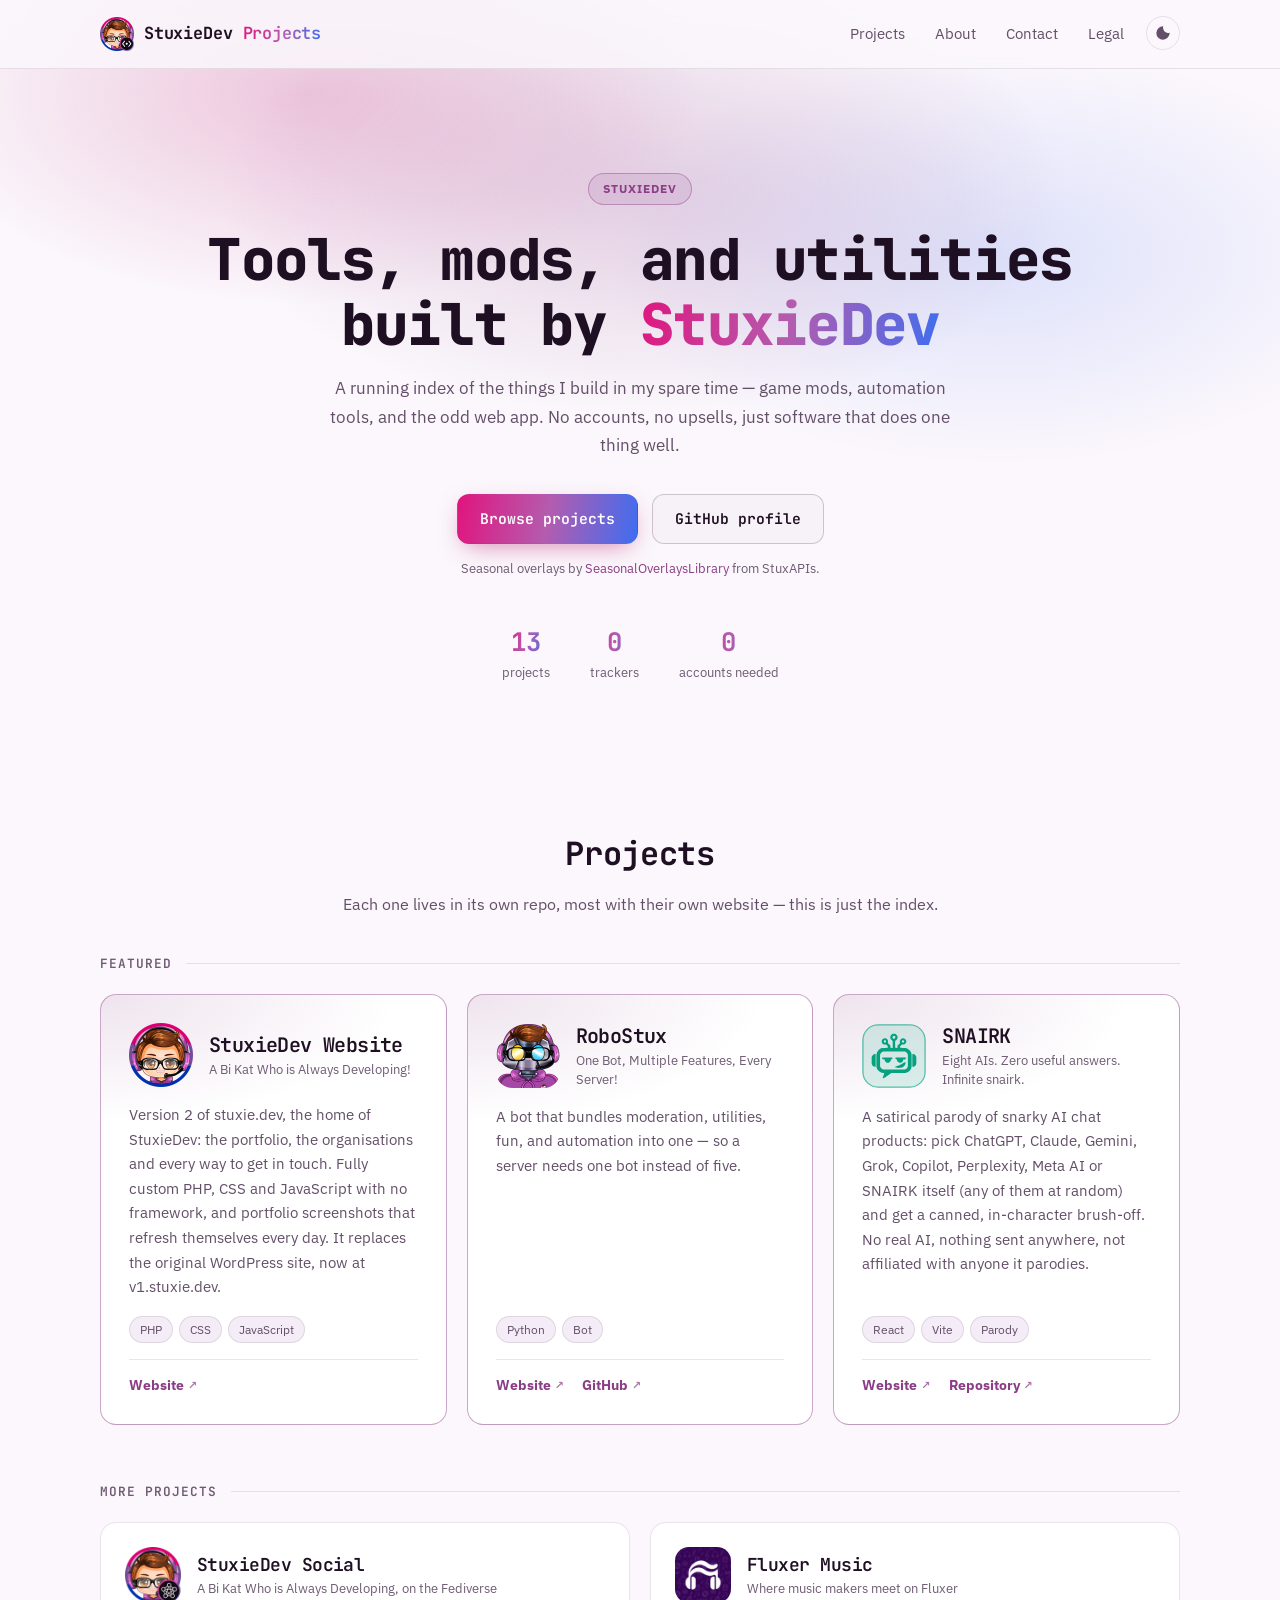
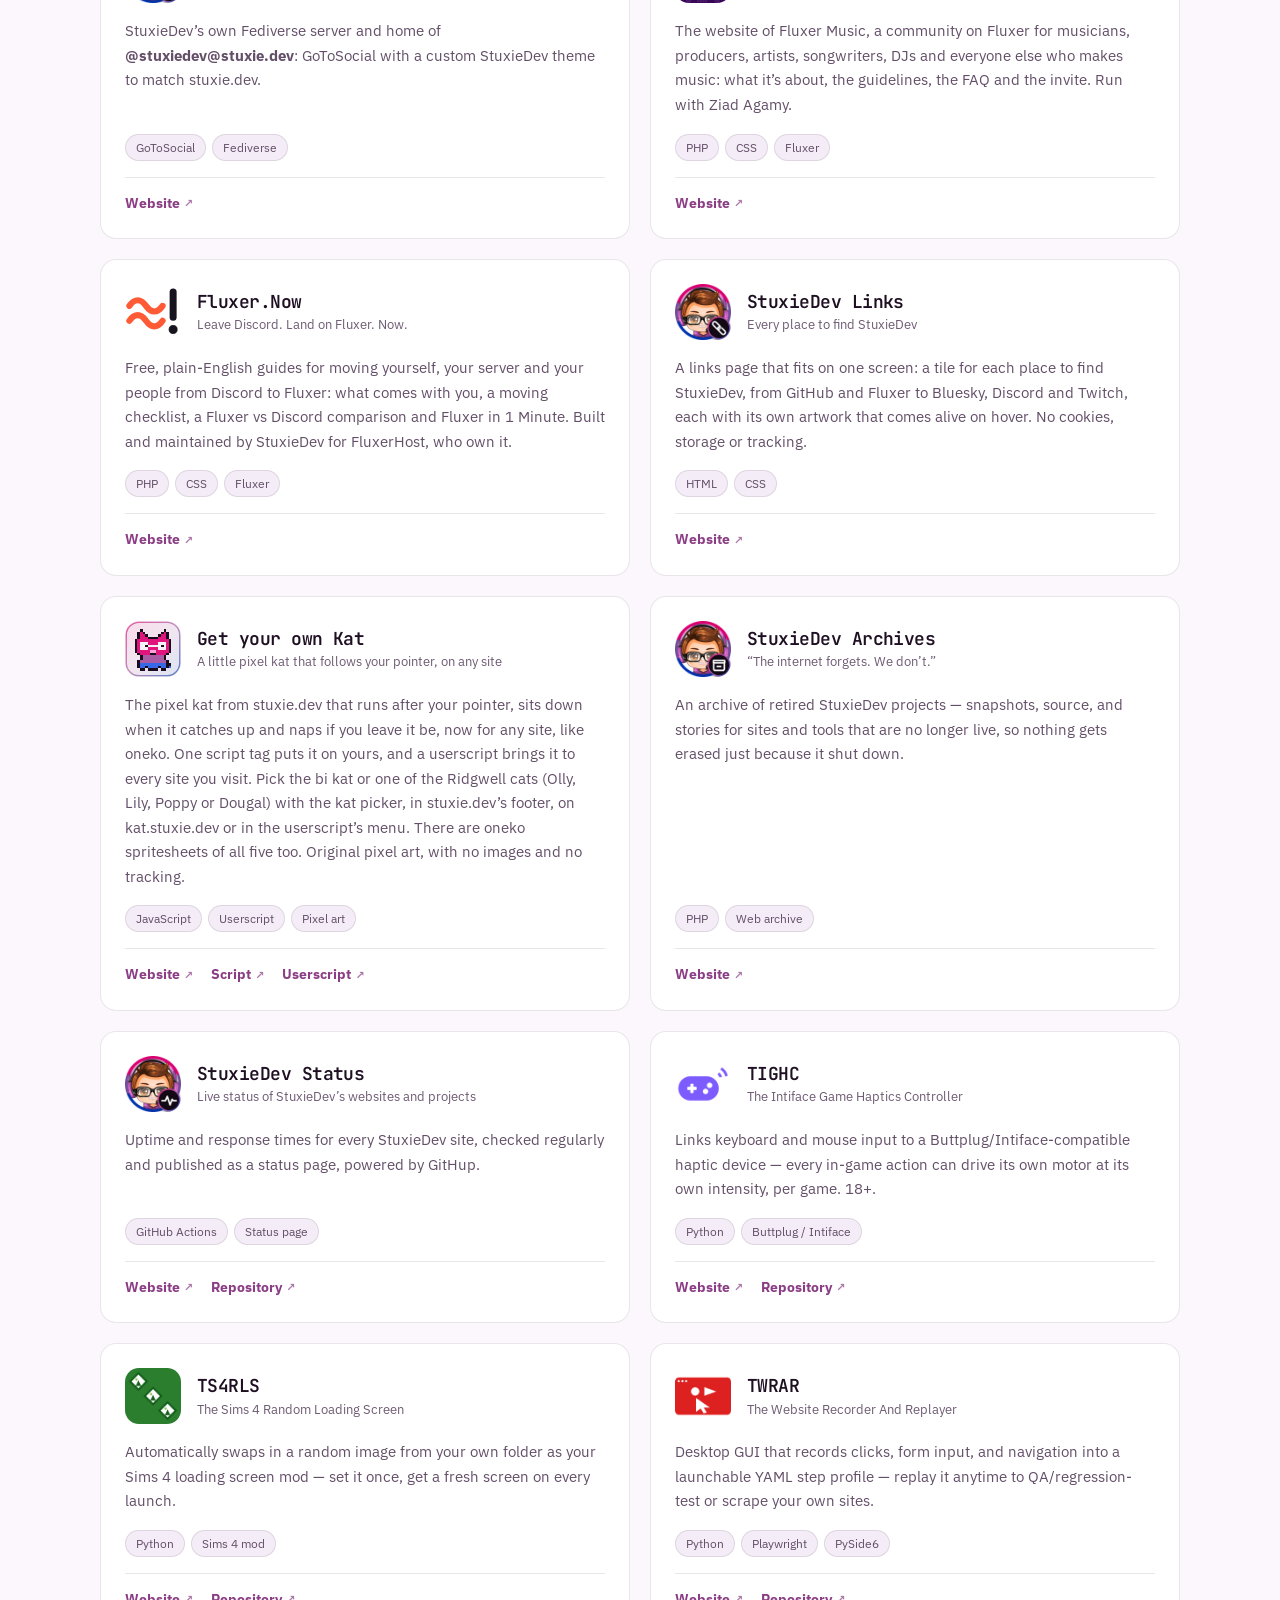
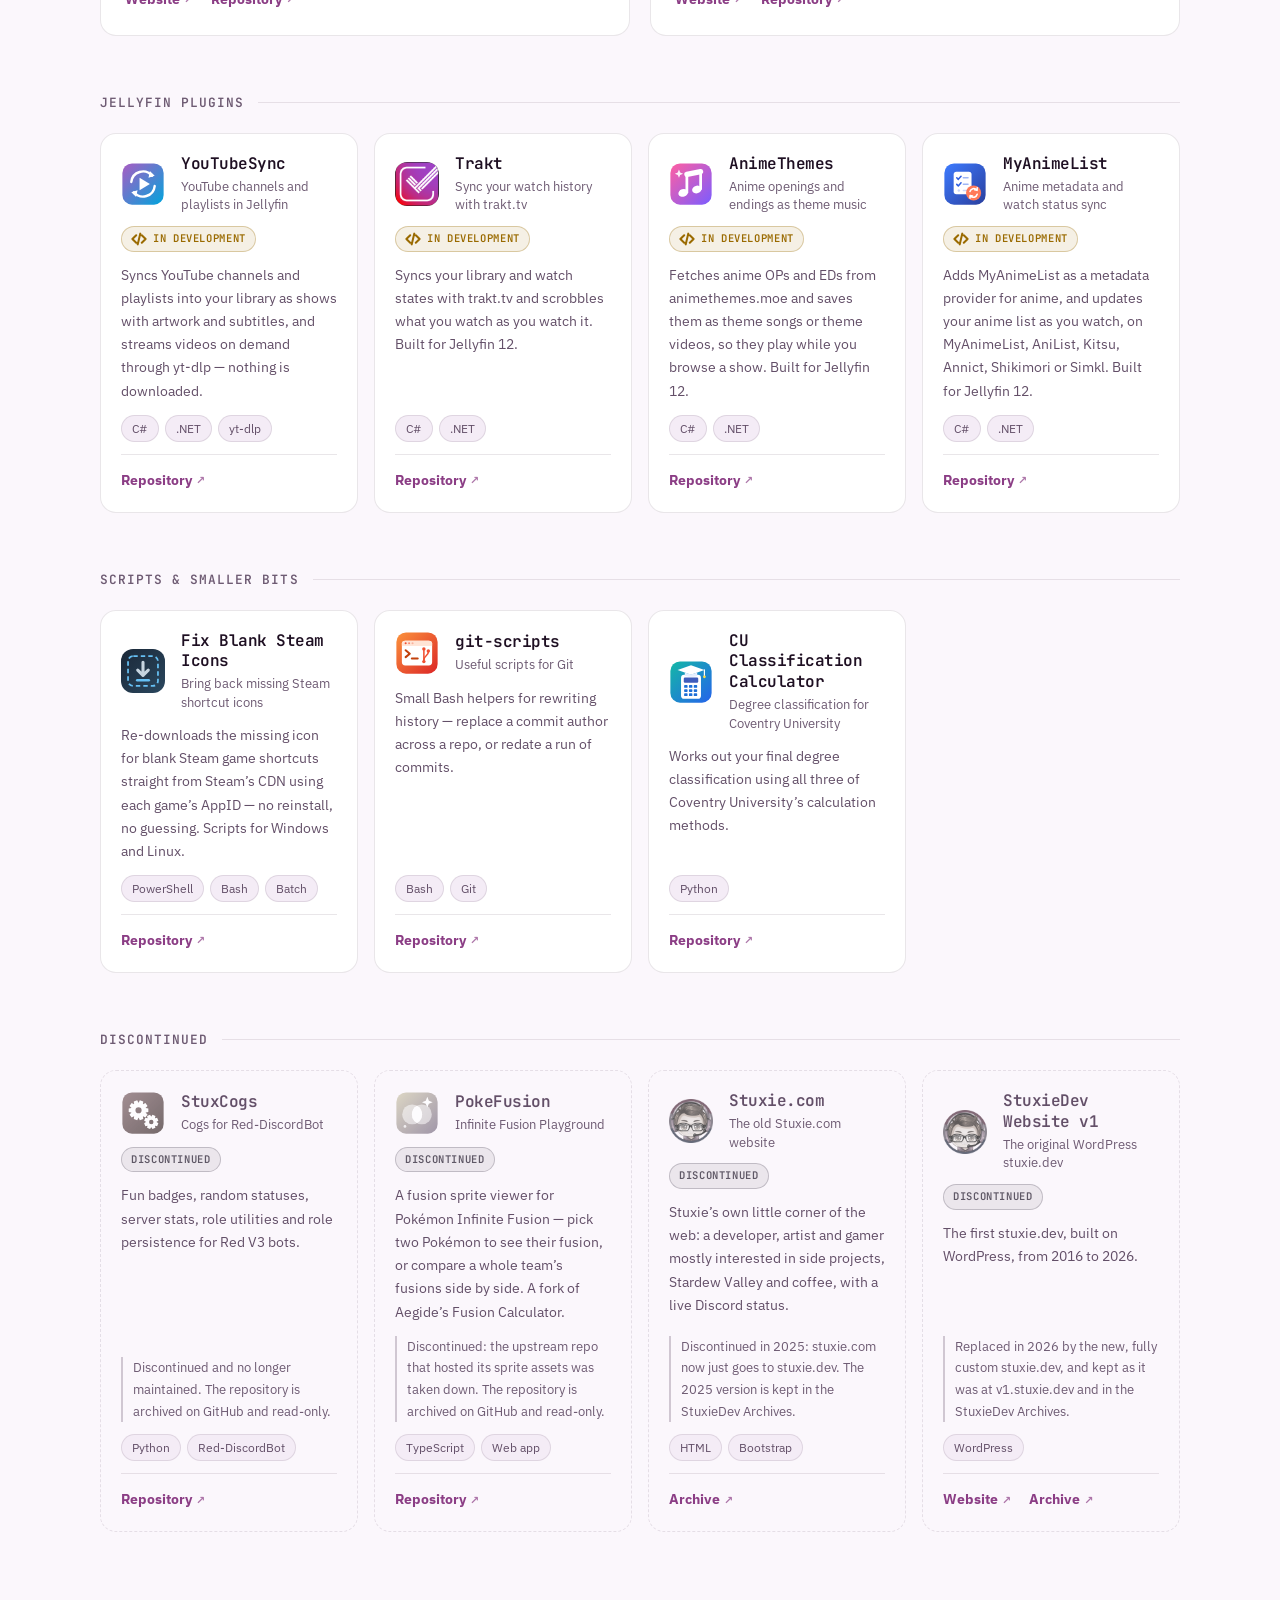
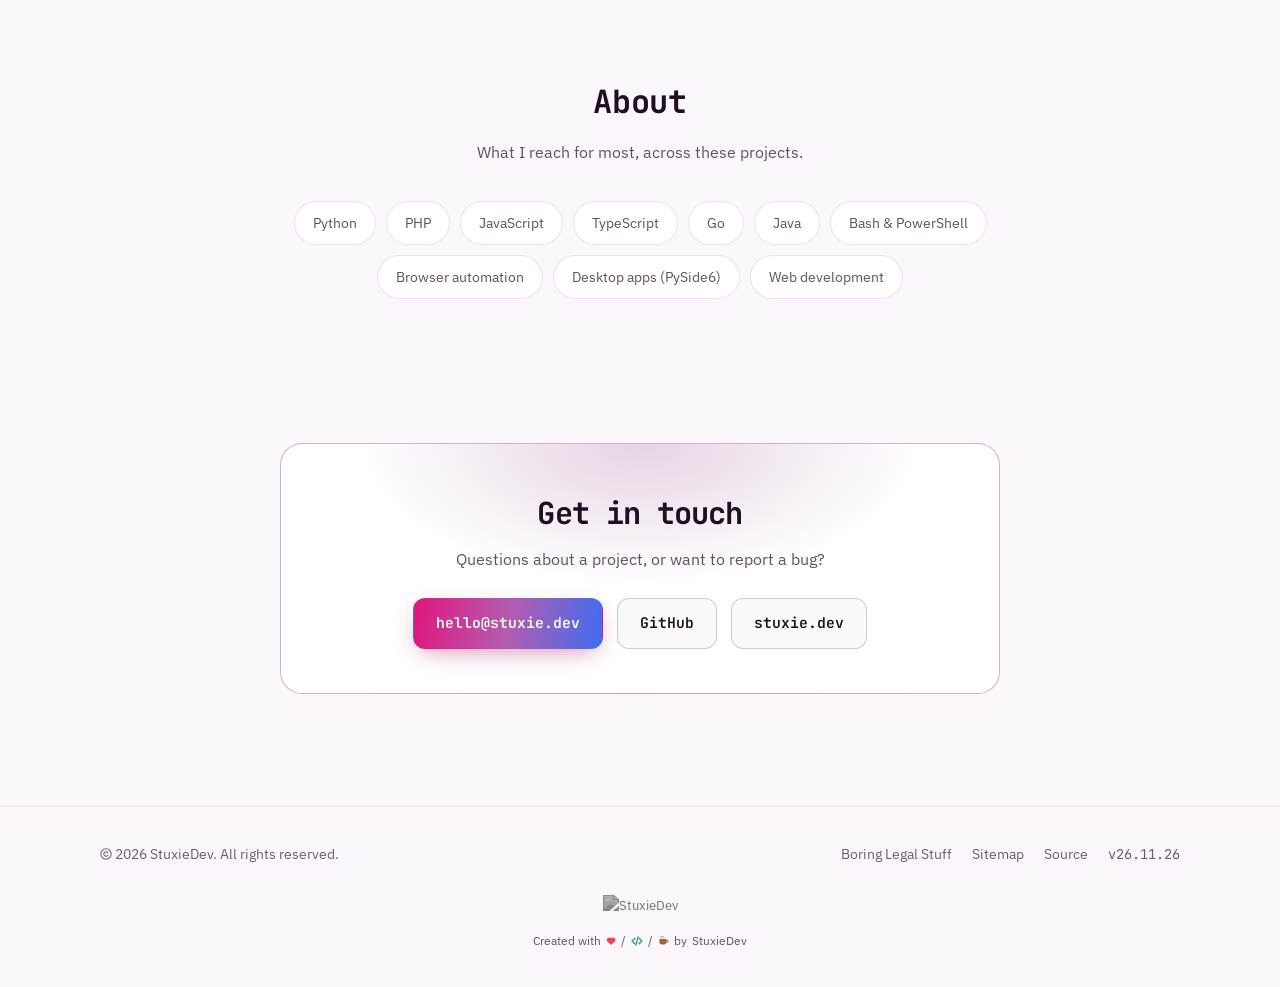
==== index.html @ a5d5e0d6 "Release v26.11.26 See CHANGELOG.md for details." ====
<!doctype html>
<html lang="en">
<head>
  <meta charset="utf-8">
  <meta name="viewport" content="width=device-width, initial-scale=1">
  <meta name="theme-color" content="#0f0d12">
  <title>StuxieDev Projects</title>
  <meta name="description" content="Projects built and maintained by StuxieDev — tools, mods, and utilities for automation, gaming, and the web.">
  <link rel="icon" href="/favicon.ico" sizes="48x48">
  <link rel="icon" type="image/png" sizes="512x512" href="/assets/img/icon-512.png">
  <link rel="apple-touch-icon" href="/apple-touch-icon.png">
  <link rel="manifest" href="/site.webmanifest">
  <!-- Discord: a custom link preview. -->
  <script id="discord:component-embed" type="application/json">{"component":{"type":17,"accent_color":10178454,"components":[{"type":9,"components":[{"type":10,"content":"# [StuxieDev Projects](https://projects.stuxie.dev/)\n**Tools, mods, and utilities by StuxieDev.**\n17 projects: game mods, automation tools, Jellyfin plugins and the odd web app. No accounts, no upsells."}],"accessory":{"type":11,"media":{"url":"https://projects.stuxie.dev/assets/img/icon-512.png"}}},{"type":14},{"type":10,"content":"### Featured\nStuxieDev Website · RoboStux · SNAIRK"},{"type":1,"components":[{"type":2,"style":5,"label":"Browse projects","url":"https://projects.stuxie.dev/#projects"},{"type":2,"style":5,"label":"GitHub","url":"https://github.com/StuxieDev"},{"type":2,"style":5,"label":"Website","url":"https://stuxie.dev"}]}]}}</script>
  <script>(function(){try{var t=localStorage.getItem("stuxiedev-projects-theme");if(t==="light"||t==="dark")document.documentElement.setAttribute("data-theme",t);}catch(e){}})();</script>
  <link rel="stylesheet" href="/assets/css/style.css">
  <link rel="stylesheet" href="/assets/css/site-banner.css">
  <link rel="stylesheet" href="/assets/css/brand-footer.css">
  <script src="/assets/js/dev-mode.js"></script>
  <script src="https://seasonaloverlayslibrary.stuxapis.net/seasonal-overlays-library.js" defer></script>
  <script src="https://kat.stuxie.dev/kat.js" defer></script>
</head>
<body>

  <header class="site-header">
    <div class="container">
      <a href="/" class="brand">
        <img src="/assets/img/icon.svg" width="34" height="34" alt="">
        StuxieDev <span class="brand-sub">Projects</span>
      </a>
      <nav class="nav-links">
        <a href="#projects">Projects</a>
        <a href="#about">About</a>
        <a href="#contact">Contact</a>
        <a href="/legal/">Legal</a>
        <button type="button" id="theme-toggle" class="theme-toggle" title="Toggle light/dark mode" aria-label="Toggle light/dark mode"><svg class="ico-sun" viewBox="0 0 24 24" aria-hidden="true" focusable="false"><path d="M12 7a5 5 0 1 1 0 10 5 5 0 0 1 0-10zM11 1h2v3h-2zm0 19h2v3h-2zM1 11h3v2H1zm19 0h3v2h-3zM4.2 2.8l2.1 2.1-1.4 1.4-2.1-2.1zm14.9 14.9 2.1 2.1-1.4 1.4-2.1-2.1zM2.8 19.8l2.1-2.1 1.4 1.4-2.1 2.1zM17.7 4.9l2.1-2.1 1.4 1.4-2.1 2.1z"/></svg><svg class="ico-moon" viewBox="0 0 24 24" aria-hidden="true" focusable="false"><path d="M12.3 2a8 8 0 0 0 9.7 9.7A10 10 0 1 1 12.3 2z"/></svg></button>
      </nav>
    </div>
  </header>

  <section class="hero">
    <div class="container">
      <a class="eyebrow" href="https://status.stuxie.dev" data-status-eyebrow="stuxiedev:*"><span class="eyebrow-label">StuxieDev</span><span class="eyebrow-state" hidden></span></a>
      <h1>Tools, mods, and utilities<br>built by <span class="grad">StuxieDev</span></h1>
      <p>A running index of the things I build in my spare time &mdash; game mods, automation tools, and the odd web app. No accounts, no upsells, just software that does one thing well.</p>
      <div class="actions">
        <a class="btn btn-primary" href="#projects">Browse projects</a>
        <a class="btn btn-ghost" href="https://github.com/StuxieDev" target="_blank" rel="noopener">GitHub profile</a>
        <button type="button" class="btn btn-ghost btn-season" id="season-btn" data-overlay-preset="auto" hidden>Today's overlay</button>
      </div>
      <p class="season-note">Seasonal overlays by <a href="https://seasonaloverlayslibrary.stuxapis.net" target="_blank" rel="noopener">SeasonalOverlaysLibrary</a> from StuxAPIs.</p>
      <div class="hero-stats">
        <div><strong class="grad">13</strong><span>projects</span></div>
        <div><strong class="grad">0</strong><span>trackers</span></div>
        <div><strong class="grad">0</strong><span>accounts needed</span></div>
      </div>
    </div>
  </section>

  <section class="section" id="projects">
    <div class="container">
      <div class="section-head">
        <h2>Projects</h2>
        <p>Each one lives in its own repo, most with their own website &mdash; this is just the index.</p>
      </div>

      <h3 class="subhead">Featured</h3>
      <div class="project-grid">

        <article data-monitor="stuxiedev" class="project-card featured">
          <div class="project-top">
            <img class="project-icon" src="/assets/img/projects/stuxiedev-icon.png" width="64" height="64" alt="StuxieDev Website icon" loading="lazy">
            <div>
              <h3>StuxieDev Website</h3>
              <div class="project-tagline">A Bi Kat Who is Always Developing!</div>
            </div>
          </div>
          <span class="badge-status live" hidden></span>
          <p class="desc">Version 2 of stuxie.dev, the home of StuxieDev: the portfolio, the organisations and every way to get in touch. Fully custom PHP, CSS and JavaScript with no framework, and portfolio screenshots that refresh themselves every day. It replaces the original WordPress site, now at <a href="https://v1.stuxie.dev" target="_blank" rel="noopener">v1.stuxie.dev</a>.</p>
          <div class="stack">
            <span class="pill">PHP</span>
            <span class="pill">CSS</span>
            <span class="pill">JavaScript</span>
          </div>
          <div class="project-links">
            <a href="https://stuxie.dev" target="_blank" rel="noopener">Website</a>
          </div>
        </article>

        <article data-monitor="robostux:website" class="project-card featured">
          <div class="project-top">
            <img class="project-icon" src="/assets/img/projects/robostux-icon.png" width="64" height="64" alt="RoboStux icon" loading="lazy">
            <div>
              <h3>RoboStux</h3>
              <div class="project-tagline">One Bot, Multiple Features, Every Server!</div>
            </div>
          </div>
          <span class="badge-status live" hidden></span>
          <p class="desc">A bot that bundles moderation, utilities, fun, and automation into one &mdash; so a server needs one bot instead of five.</p>
          <div class="stack">
            <span class="pill">Python</span>
            <span class="pill">Bot</span>
          </div>
          <div class="project-links">
            <a href="https://robo.st" target="_blank" rel="noopener">Website</a>
            <a href="https://github.com/RoboStux" target="_blank" rel="noopener">GitHub</a>
          </div>
        </article>

        <article data-monitor="snairk" class="project-card featured">
          <div class="project-top">
            <img class="project-icon" src="/assets/img/projects/snairk.svg" width="64" height="64" alt="SNAIRK icon" loading="lazy">
            <div>
              <h3>SNAIRK</h3>
              <div class="project-tagline">Eight AIs. Zero useful answers. Infinite snairk.</div>
            </div>
          </div>
          <span class="badge-status live" hidden></span>
          <p class="desc">A satirical parody of snarky AI chat products: pick ChatGPT, Claude, Gemini, Grok, Copilot, Perplexity, Meta AI or SNAIRK itself (any of them at random) and get a canned, in-character brush-off. No real AI, nothing sent anywhere, not affiliated with anyone it parodies.</p>
          <div class="stack">
            <span class="pill">React</span>
            <span class="pill">Vite</span>
            <span class="pill">Parody</span>
          </div>
          <div class="project-links">
            <a href="https://snairk.stuxie.dev" target="_blank" rel="noopener">Website</a>
            <a href="https://github.com/StuxieDev/SNAIRK" target="_blank" rel="noopener">Repository</a>
          </div>
        </article>

      </div>

      <h3 class="subhead">More projects</h3>
      <div class="project-grid two-up">

        <article data-monitor="stuxiedev-social" class="project-card">
          <div class="project-top">
            <img class="project-icon" src="/assets/img/projects/stuxiedev-social-icon.png" width="56" height="56" alt="StuxieDev Social icon" loading="lazy">
            <div>
              <h3>StuxieDev Social</h3>
              <div class="project-tagline">A Bi Kat Who is Always Developing, on the Fediverse</div>
            </div>
          </div>
          <span class="badge-status live" hidden></span>
          <p class="desc">StuxieDev&rsquo;s own Fediverse server and home of <strong>@stuxiedev@stuxie.dev</strong>: GoToSocial with a custom StuxieDev theme to match stuxie.dev.</p>
          <div class="stack">
            <span class="pill">GoToSocial</span>
            <span class="pill">Fediverse</span>
          </div>
          <div class="project-links">
            <a href="https://social.stuxie.dev" target="_blank" rel="noopener">Website</a>
          </div>
        </article>

        <article data-monitor="fluxer-music" class="project-card">
          <div class="project-top">
            <img class="project-icon" src="/assets/img/projects/fluxer-music-icon.png" width="56" height="56" alt="Fluxer Music icon" loading="lazy">
            <div>
              <h3>Fluxer Music</h3>
              <div class="project-tagline">Where music makers meet on Fluxer</div>
            </div>
          </div>
          <span class="badge-status live" hidden></span>
          <p class="desc">The website of Fluxer Music, a community on Fluxer for musicians, producers, artists, songwriters, DJs and everyone else who makes music: what it&rsquo;s about, the guidelines, the FAQ and the invite. Run with Ziad Agamy.</p>
          <div class="stack">
            <span class="pill">PHP</span>
            <span class="pill">CSS</span>
            <span class="pill">Fluxer</span>
          </div>
          <div class="project-links">
            <a href="https://fluxer.music" target="_blank" rel="noopener">Website</a>
          </div>
        </article>

        <article data-monitor="fluxer-now" class="project-card">
          <div class="project-top">
            <img class="project-icon" src="/assets/img/projects/fluxer-now.svg" width="56" height="56" alt="Fluxer.Now icon" loading="lazy">
            <div>
              <h3>Fluxer.Now</h3>
              <div class="project-tagline">Leave Discord. Land on Fluxer. Now.</div>
            </div>
          </div>
          <span class="badge-status live" hidden></span>
          <p class="desc">Free, plain-English guides for moving yourself, your server and your people from Discord to Fluxer: what comes with you, a moving checklist, a Fluxer vs Discord comparison and Fluxer in 1 Minute. Built and maintained by StuxieDev for FluxerHost, who own it.</p>
          <div class="stack">
            <span class="pill">PHP</span>
            <span class="pill">CSS</span>
            <span class="pill">Fluxer</span>
          </div>
          <div class="project-links">
            <a href="https://fluxer-now.stuxie.dev" target="_blank" rel="noopener">Website</a>
          </div>
        </article>

        <article data-monitor="stuxiedev-links" class="project-card">
          <div class="project-top">
            <img class="project-icon" src="/assets/img/projects/stuxiedev-links-icon.png" width="56" height="56" alt="StuxieDev Links icon" loading="lazy">
            <div>
              <h3>StuxieDev Links</h3>
              <div class="project-tagline">Every place to find StuxieDev</div>
            </div>
          </div>
          <span class="badge-status live" hidden></span>
          <p class="desc">A links page that fits on one screen: a tile for each place to find StuxieDev, from GitHub and Fluxer to Bluesky, Discord and Twitch, each with its own artwork that comes alive on hover. No cookies, storage or tracking.</p>
          <div class="stack">
            <span class="pill">HTML</span>
            <span class="pill">CSS</span>
          </div>
          <div class="project-links">
            <a href="https://links.stuxie.dev" target="_blank" rel="noopener">Website</a>
          </div>
        </article>

        <article data-monitor="get-your-own-kat" class="project-card">
          <div class="project-top">
            <img class="project-icon" src="/assets/img/projects/bi-kat.svg" width="56" height="56" alt="Get your own Kat icon" loading="lazy">
            <div>
              <h3>Get your own Kat</h3>
              <div class="project-tagline">A little pixel kat that follows your pointer, on any site</div>
            </div>
          </div>
          <span class="badge-status live" hidden></span>
          <p class="desc">The pixel kat from stuxie.dev that runs after your pointer, sits down when it catches up and naps if you leave it be, now for any site, like oneko. One script tag puts it on yours, and a userscript brings it to every site you visit. Pick the bi kat or one of the Ridgwell cats (Olly, Lily, Poppy or Dougal) with the kat picker, in stuxie.dev&rsquo;s footer, on kat.stuxie.dev or in the userscript&rsquo;s menu. There are oneko spritesheets of all five too. Original pixel art, with no images and no tracking.</p>
          <div class="stack">
            <span class="pill">JavaScript</span>
            <span class="pill">Userscript</span>
            <span class="pill">Pixel art</span>
          </div>
          <div class="project-links">
            <a href="https://kat.stuxie.dev" target="_blank" rel="noopener">Website</a>
            <a href="https://kat.stuxie.dev/kat.js" target="_blank" rel="noopener">Script</a>
            <a href="https://kat.stuxie.dev/kat.user.js" target="_blank" rel="noopener">Userscript</a>
          </div>
        </article>

        <article data-monitor="archives-stuxie-dev" class="project-card">
          <div class="project-top">
            <img class="project-icon" src="/assets/img/projects/stuxiedev-archives-icon.png" width="56" height="56" alt="StuxieDev Archives icon" loading="lazy">
            <div>
              <h3>StuxieDev Archives</h3>
              <div class="project-tagline">&ldquo;The internet forgets. We don&rsquo;t.&rdquo;</div>
            </div>
          </div>
          <span class="badge-status live" hidden></span>
          <p class="desc">An archive of retired StuxieDev projects &mdash; snapshots, source, and stories for sites and tools that are no longer live, so nothing gets erased just because it shut down.</p>
          <div class="stack">
            <span class="pill">PHP</span>
            <span class="pill">Web archive</span>
          </div>
          <div class="project-links">
            <a href="https://archives.stuxie.dev" target="_blank" rel="noopener">Website</a>
          </div>
        </article>

        <article data-monitor="stuxiedev:*" class="project-card">
          <div class="project-top">
            <img class="project-icon" src="/assets/img/projects/stuxiedev-status-icon.png" width="56" height="56" alt="StuxieDev Status icon" loading="lazy">
            <div>
              <h3>StuxieDev Status</h3>
              <div class="project-tagline">Live status of StuxieDev&rsquo;s websites and projects</div>
            </div>
          </div>
          <span class="badge-status live" hidden></span>
          <p class="desc">Uptime and response times for every StuxieDev site, checked regularly and published as a status page, powered by <a href="https://githup.stux.group" target="_blank" rel="noopener">GitHup</a>.</p>
          <div class="stack">
            <span class="pill">GitHub Actions</span>
            <span class="pill">Status page</span>
          </div>
          <div class="project-links">
            <a href="https://status.stuxie.dev" target="_blank" rel="noopener">Website</a>
            <a href="https://github.com/StuxieDev/Status" target="_blank" rel="noopener">Repository</a>
          </div>
        </article>

        <article data-monitor="tighc" class="project-card">
          <div class="project-top">
            <img class="project-icon" src="/assets/img/projects/tighc-icon.png" width="56" height="56" alt="TIGHC icon" loading="lazy">
            <div>
              <h3>TIGHC</h3>
              <div class="project-tagline">The Intiface Game Haptics Controller</div>
            </div>
          </div>
          <span class="badge-status live" hidden></span>
          <p class="desc">Links keyboard and mouse input to a Buttplug/Intiface-compatible haptic device &mdash; every in-game action can drive its own motor at its own intensity, per game. 18+.</p>
          <div class="stack">
            <span class="pill">Python</span>
            <span class="pill">Buttplug / Intiface</span>
          </div>
          <div class="project-links">
            <a href="https://tighc.stuxie.dev" target="_blank" rel="noopener">Website</a>
            <a href="https://github.com/TIGHC/Engine" target="_blank" rel="noopener">Repository</a>
          </div>
        </article>

        <article data-monitor="ts4rls" class="project-card">
          <div class="project-top">
            <img class="project-icon" src="/assets/img/projects/ts4rls-icon.png" width="56" height="56" alt="TS4RLS icon" loading="lazy">
            <div>
              <h3>TS4RLS</h3>
              <div class="project-tagline">The Sims 4 Random Loading Screen</div>
            </div>
          </div>
          <span class="badge-status live" hidden></span>
          <p class="desc">Automatically swaps in a random image from your own folder as your Sims 4 loading screen mod &mdash; set it once, get a fresh screen on every launch.</p>
          <div class="stack">
            <span class="pill">Python</span>
            <span class="pill">Sims 4 mod</span>
          </div>
          <div class="project-links">
            <a href="https://ts4rls.stuxie.dev" target="_blank" rel="noopener">Website</a>
            <a href="https://github.com/TS4RLS/Engine" target="_blank" rel="noopener">Repository</a>
          </div>
        </article>

        <article data-monitor="twrar" class="project-card">
          <div class="project-top">
            <img class="project-icon" src="/assets/img/projects/twrar-icon.png" width="56" height="56" alt="TWRAR icon" loading="lazy">
            <div>
              <h3>TWRAR</h3>
              <div class="project-tagline">The Website Recorder And Replayer</div>
            </div>
          </div>
          <span class="badge-status live" hidden></span>
          <p class="desc">Desktop GUI that records clicks, form input, and navigation into a launchable YAML step profile &mdash; replay it anytime to QA/regression-test or scrape your own sites.</p>
          <div class="stack">
            <span class="pill">Python</span>
            <span class="pill">Playwright</span>
            <span class="pill">PySide6</span>
          </div>
          <div class="project-links">
            <a href="https://twrar.stuxie.dev" target="_blank" rel="noopener">Website</a>
            <a href="https://github.com/TWRAR/Engine" target="_blank" rel="noopener">Repository</a>
          </div>
        </article>

      </div>

      <h3 class="subhead">Jellyfin plugins</h3>
      <div class="project-grid compact">

        <article data-state="development" class="project-card">
          <div class="project-top">
            <img class="project-icon" src="/assets/img/projects/youtubesync.svg" width="44" height="44" alt="YouTubeSync icon" loading="lazy">
            <div>
              <h3>YouTubeSync</h3>
              <div class="project-tagline">YouTube channels and playlists in Jellyfin</div>
            </div>
          </div>
          <span class="badge-status building"><i class="badge-ico" aria-hidden="true"></i>In development</span>
          <p class="desc">Syncs YouTube channels and playlists into your library as shows with artwork and subtitles, and streams videos on demand through yt-dlp &mdash; nothing is downloaded.</p>
          <div class="stack">
            <span class="pill">C#</span>
            <span class="pill">.NET</span>
            <span class="pill">yt-dlp</span>
          </div>
          <div class="project-links">
            <a href="https://github.com/StuxieDev/YouTubeSyncPlugin" target="_blank" rel="noopener">Repository</a>
          </div>
        </article>

        <article data-state="development" class="project-card">
          <div class="project-top">
            <img class="project-icon" src="/assets/img/projects/trakt-plugin.png" width="44" height="44" alt="Trakt icon" loading="lazy">
            <div>
              <h3>Trakt</h3>
              <div class="project-tagline">Sync your watch history with trakt.tv</div>
            </div>
          </div>
          <span class="badge-status building"><i class="badge-ico" aria-hidden="true"></i>In development</span>
          <p class="desc">Syncs your library and watch states with trakt.tv and scrobbles what you watch as you watch it. Built for Jellyfin 12.</p>
          <div class="stack">
            <span class="pill">C#</span>
            <span class="pill">.NET</span>
          </div>
          <div class="project-links">
            <a href="https://github.com/StuxieDev/TraktPlugin" target="_blank" rel="noopener">Repository</a>
          </div>
        </article>

        <article data-state="development" class="project-card">
          <div class="project-top">
            <img class="project-icon" src="/assets/img/projects/animethemes.svg" width="44" height="44" alt="AnimeThemes icon" loading="lazy">
            <div>
              <h3>AnimeThemes</h3>
              <div class="project-tagline">Anime openings and endings as theme music</div>
            </div>
          </div>
          <span class="badge-status building"><i class="badge-ico" aria-hidden="true"></i>In development</span>
          <p class="desc">Fetches anime OPs and EDs from animethemes.moe and saves them as theme songs or theme videos, so they play while you browse a show. Built for Jellyfin 12.</p>
          <div class="stack">
            <span class="pill">C#</span>
            <span class="pill">.NET</span>
          </div>
          <div class="project-links">
            <a href="https://github.com/StuxieDev/AnimeThemesPlugin" target="_blank" rel="noopener">Repository</a>
          </div>
        </article>

        <article data-state="development" class="project-card">
          <div class="project-top">
            <img class="project-icon" src="/assets/img/projects/myanimelist.svg" width="44" height="44" alt="MyAnimeList plugin icon" loading="lazy">
            <div>
              <h3>MyAnimeList</h3>
              <div class="project-tagline">Anime metadata and watch status sync</div>
            </div>
          </div>
          <span class="badge-status building"><i class="badge-ico" aria-hidden="true"></i>In development</span>
          <p class="desc">Adds MyAnimeList as a metadata provider for anime, and updates your anime list as you watch, on MyAnimeList, AniList, Kitsu, Annict, Shikimori or Simkl. Built for Jellyfin 12.</p>
          <div class="stack">
            <span class="pill">C#</span>
            <span class="pill">.NET</span>
          </div>
          <div class="project-links">
            <a href="https://github.com/StuxieDev/MyAnimeListPlugin" target="_blank" rel="noopener">Repository</a>
          </div>
        </article>

      </div>

      <h3 class="subhead">Scripts &amp; smaller bits</h3>
      <div class="project-grid compact">

        <article class="project-card">
          <div class="project-top">
            <img class="project-icon" src="/assets/img/projects/fbsi.svg" width="44" height="44" alt="Fix Blank Steam Icons icon" loading="lazy">
            <div>
              <h3>Fix Blank Steam Icons</h3>
              <div class="project-tagline">Bring back missing Steam shortcut icons</div>
            </div>
          </div>
          <p class="desc">Re-downloads the missing icon for blank Steam game shortcuts straight from Steam&rsquo;s CDN using each game&rsquo;s AppID &mdash; no reinstall, no guessing. Scripts for Windows and Linux.</p>
          <div class="stack">
            <span class="pill">PowerShell</span>
            <span class="pill">Bash</span>
            <span class="pill">Batch</span>
          </div>
          <div class="project-links">
            <a href="https://github.com/StuxieDev/Fix-Blank-Steam-Icons" target="_blank" rel="noopener">Repository</a>
          </div>
        </article>

        <article class="project-card">
          <div class="project-top">
            <img class="project-icon" src="/assets/img/projects/git-scripts.svg" width="44" height="44" alt="git-scripts icon" loading="lazy">
            <div>
              <h3>git-scripts</h3>
              <div class="project-tagline">Useful scripts for Git</div>
            </div>
          </div>
          <p class="desc">Small Bash helpers for rewriting history &mdash; replace a commit author across a repo, or redate a run of commits.</p>
          <div class="stack">
            <span class="pill">Bash</span>
            <span class="pill">Git</span>
          </div>
          <div class="project-links">
            <a href="https://github.com/StuxieDev/git-scripts" target="_blank" rel="noopener">Repository</a>
          </div>
        </article>

        <article class="project-card">
          <div class="project-top">
            <img class="project-icon" src="/assets/img/projects/cu-calc.svg" width="44" height="44" alt="CU Classification Calculator icon" loading="lazy">
            <div>
              <h3>CU Classification Calculator</h3>
              <div class="project-tagline">Degree classification for Coventry University</div>
            </div>
          </div>
          <p class="desc">Works out your final degree classification using all three of Coventry University&rsquo;s calculation methods.</p>
          <div class="stack">
            <span class="pill">Python</span>
          </div>
          <div class="project-links">
            <a href="https://github.com/StuxieDev/coventry-university-classification-calculator" target="_blank" rel="noopener">Repository</a>
          </div>
        </article>

      </div>

      <h3 class="subhead">Discontinued</h3>
      <div class="project-grid compact">

        <article data-state="discontinued" class="project-card discontinued">
          <div class="project-top">
            <img class="project-icon" src="/assets/img/projects/stuxcogs.svg" width="44" height="44" alt="StuxCogs icon" loading="lazy">
            <div>
              <h3>StuxCogs</h3>
              <div class="project-tagline">Cogs for Red-DiscordBot</div>
            </div>
          </div>
          <span class="badge-status discontinued"><i class="badge-ico" aria-hidden="true"></i>Discontinued</span>
          <p class="desc">Fun badges, random statuses, server stats, role utilities and role persistence for Red V3 bots.</p>
          <p class="discontinued-note">Discontinued and no longer maintained. The repository is archived on GitHub and read-only.</p>
          <div class="stack">
            <span class="pill">Python</span>
            <span class="pill">Red-DiscordBot</span>
          </div>
          <div class="project-links">
            <a href="https://github.com/StuxieDev/StuxCogs" target="_blank" rel="noopener">Repository</a>
          </div>
        </article>

        <article data-state="discontinued" class="project-card discontinued">
          <div class="project-top">
            <img class="project-icon" src="/assets/img/projects/pokefusion.svg" width="44" height="44" alt="PokeFusion icon" loading="lazy">
            <div>
              <h3>PokeFusion</h3>
              <div class="project-tagline">Infinite Fusion Playground</div>
            </div>
          </div>
          <span class="badge-status discontinued"><i class="badge-ico" aria-hidden="true"></i>Discontinued</span>
          <p class="desc">A fusion sprite viewer for Pok&eacute;mon Infinite Fusion &mdash; pick two Pok&eacute;mon to see their fusion, or compare a whole team&rsquo;s fusions side by side. A fork of Aegide&rsquo;s Fusion Calculator.</p>
          <p class="discontinued-note">Discontinued: the upstream repo that hosted its sprite assets was taken down. The repository is archived on GitHub and read-only.</p>
          <div class="stack">
            <span class="pill">TypeScript</span>
            <span class="pill">Web app</span>
          </div>
          <div class="project-links">
            <a href="https://github.com/StuxieDev/pokefusion" target="_blank" rel="noopener">Repository</a>
          </div>
        </article>


        <article data-state="discontinued" class="project-card discontinued">
          <div class="project-top">
            <img class="project-icon" src="/assets/img/projects/stuxie-com-icon.png" width="44" height="44" alt="Stuxie.com icon" loading="lazy">
            <div>
              <h3>Stuxie.com</h3>
              <div class="project-tagline">The old Stuxie.com website</div>
            </div>
          </div>
          <span class="badge-status discontinued"><i class="badge-ico" aria-hidden="true"></i>Discontinued</span>
          <p class="desc">Stuxie&rsquo;s own little corner of the web: a developer, artist and gamer mostly interested in side projects, Stardew Valley and coffee, with a live Discord status.</p>
          <p class="discontinued-note">Discontinued in 2025: stuxie.com now just goes to stuxie.dev. The 2025 version is kept in the StuxieDev Archives.</p>
          <div class="stack">
            <span class="pill">HTML</span>
            <span class="pill">Bootstrap</span>
          </div>
          <div class="project-links">
            <a href="https://archives.stuxie.dev/2025/stuxie" target="_blank" rel="noopener">Archive</a>
          </div>
        </article>

        <article data-state="discontinued" class="project-card discontinued">
          <div class="project-top">
            <img class="project-icon" src="/assets/img/projects/stuxiedev-icon.png" width="44" height="44" alt="StuxieDev Website v1 icon" loading="lazy">
            <div>
              <h3>StuxieDev Website v1</h3>
              <div class="project-tagline">The original WordPress stuxie.dev</div>
            </div>
          </div>
          <span class="badge-status discontinued"><i class="badge-ico" aria-hidden="true"></i>Discontinued</span>
          <p class="desc">The first stuxie.dev, built on WordPress, from 2016 to 2026.</p>
          <p class="discontinued-note">Replaced in 2026 by the new, fully custom stuxie.dev, and kept as it was at v1.stuxie.dev and in the StuxieDev Archives.</p>
          <div class="stack">
            <span class="pill">WordPress</span>
          </div>
          <div class="project-links">
            <a href="https://v1.stuxie.dev" target="_blank" rel="noopener">Website</a>
            <a href="https://archives.stuxie.dev/2026/stuxiedev-v1" target="_blank" rel="noopener">Archive</a>
          </div>
        </article>
      </div>
    </div>
  </section>

  <section class="section" id="about">
    <div class="container">
      <div class="section-head">
        <h2>About</h2>
        <p>What I reach for most, across these projects.</p>
      </div>
      <div class="skills-grid">
        <div class="skill-chip">Python</div>
        <div class="skill-chip">PHP</div>
        <div class="skill-chip">JavaScript</div>
        <div class="skill-chip">TypeScript</div>
        <div class="skill-chip">Go</div>
        <div class="skill-chip">Java</div>
        <div class="skill-chip">Bash &amp; PowerShell</div>
        <div class="skill-chip">Browser automation</div>
        <div class="skill-chip">Desktop apps (PySide6)</div>
        <div class="skill-chip">Web development</div>
      </div>
    </div>
  </section>

  <section class="section" id="contact">
    <div class="container">
      <div class="contact-card">
        <h2>Get in touch</h2>
        <p>Questions about a project, or want to report a bug?</p>
        <div class="contact-links">
          <a class="btn btn-primary" href="mailto:hello@stuxie.dev">hello@stuxie.dev</a>
          <a class="btn btn-ghost" href="https://github.com/StuxieDev" target="_blank" rel="noopener">GitHub</a>
          <a class="btn btn-ghost" href="https://stuxie.dev" target="_blank" rel="noopener">stuxie.dev</a>
        </div>
      </div>
    </div>
  </section>

  <footer class="site-footer">
    <div class="container">
      <div class="footer-copy"><span><svg class="copyright-glyph" viewBox="0 0 16 16" width="12" height="12" aria-hidden="true" focusable="false"><title>Copyright</title><circle cx="8" cy="8" r="6.9" fill="none" stroke="currentColor" stroke-width="1.4"/><path d="M10.4 6.1a3 3 0 1 0 0 3.8" fill="none" stroke="currentColor" stroke-width="1.4" stroke-linecap="round"/></svg><span class="brand-sr-only">Copyright</span> <span data-year data-year-start="2026"></span> StuxieDev. All rights reserved.</span></div>
      <p class="kat-picker" data-kat-picker-wrap hidden><label for="kat-picker">Your kat</label><select id="kat-picker" data-kat-picker><option value="bikat">Bi kat</option><option value="olly">Olly</option><option value="lily" title="In loving memory">Lily ✦</option><option value="poppy">Poppy</option><option value="dougal" title="In loving memory">Dougal ✦</option><option value="none">None</option></select></p>
      <div class="footer-links">
        <a href="/legal/">Boring Legal Stuff</a>
        <a href="/sitemap/">Sitemap</a>
        <a href="https://github.com/StuxieDev/Projects" target="_blank" rel="noopener">Source</a>
        <a href="/changelogs/" data-site-version title="Changelogs">Changelogs</a>
      </div>
    </div>
    <div class="container footer-stux">
      <div class="brand-footer"><a class="brand-mark-link" href="https://stuxie.dev" target="_blank" rel="noopener" aria-label="StuxieDev"><img class="brand-mark" src="https://global.media.stuxie.dev/logo.png" alt="StuxieDev" title="StuxieDev" height="28"></a></div>
      <div class="made-with">Created with <svg viewBox="0 0 16 16" width="13" height="13" aria-hidden="true" focusable="false" class="made-with-love"><title>Love</title><path fill="currentColor" d="M8 14.3 1.9 8.4A3.9 3.9 0 0 1 8 3.6a3.9 3.9 0 0 1 6.1 4.8z"/></svg> / <svg viewBox="0 0 16 16" width="14" height="14" aria-hidden="true" focusable="false" class="made-with-code"><title>Code</title><path fill="none" stroke="currentColor" stroke-width="1.8" stroke-linecap="round" stroke-linejoin="round" d="M5.2 4.2 1.4 8l3.8 3.8M10.8 4.2 14.6 8l-3.8 3.8M9.3 2.6 6.7 13.4"/></svg> / <svg viewBox="0 0 16 16" width="14" height="14" aria-hidden="true" focusable="false" class="made-with-coffee"><title>Coffee</title><path fill="currentColor" d="M2 5.5h9.5v4.7A3.3 3.3 0 0 1 8.2 13.5H5.3A3.3 3.3 0 0 1 2 10.2zM11.5 6.4h1a2.2 2.2 0 0 1 0 4.4h-1.2l.2-1.5h1a.7.7 0 0 0 0-1.4h-1zM4.6 1.5c.9.8-.5 1.6.4 2.6h-1c-.9-1 .5-1.8-.4-2.6zM7.3 1.5c.9.8-.5 1.6.4 2.6h-1c-.9-1 .5-1.8-.4-2.6z"/></svg><span class="brand-sr-only"> love, code and coffee</span> by <a href="https://stuxie.dev" target="_blank" rel="noopener">StuxieDev</a></div>
    </div>
  </footer>

  <script src="/assets/js/main.js"></script>
  <script src="/assets/js/site-banner.js"></script>
</body>
</html>
---- assets/css/style.css ----
/* StuxieDev Projects — shared stylesheet
   The bi theme from stuxie.dev (StuxieDev/Website, public/static/css/site.css): its palette, the bi-flag gradient
   (pink, purple, blue) for highlights, IBM Plex Sans for body copy and JetBrains Mono for headings. Dark by
   default, light with the system preference or <html data-theme="light">. */

/* Self-hosted variable fonts (SIL Open Font License, see assets/fonts/OFL-*.txt), so the site makes no
   third-party requests. The same files stuxie.dev serves. */
@font-face { font-family: "JetBrains Mono"; src: url("/assets/fonts/jetbrains-mono.woff2") format("woff2"); font-weight: 100 800; font-style: normal; font-display: swap; }
@font-face { font-family: "IBM Plex Sans"; src: url("/assets/fonts/ibm-plex-sans.woff2") format("woff2"); font-weight: 100 700; font-style: normal; font-display: swap; }

:root {
  color-scheme: dark;
  --bg: #120915;
  --bg-raised: #190d1e;
  --bg-card: #1e1124;
  --bg-card-hover: #28172f;
  --border: rgba(255, 255, 255, 0.08);
  --border-strong: rgba(255, 255, 255, 0.16);
  --text: #f7eff8;
  --text-muted: #bea7c2;
  --text-faint: #8f7a94;
  --accent: #9b4f96;
  --accent-rgb: 155, 79, 150;
  --accent-bright: #d382cd;
  --accent-pink: #d60270;
  --accent-pink-rgb: 214, 2, 112;
  --accent-blue-rgb: 63, 109, 240;
  --accent-soft: rgba(155, 79, 150, 0.16);
  --accent-grad: linear-gradient(100deg, #e0157e 0%, #b45cae 50%, #3f6df0 100%);
  --link-hover: #e6a8e0;
  --header-bg: rgba(18, 9, 21, 0.8);
  --ghost-bg: rgba(255, 255, 255, 0.02);
  --ok: #34d399; --ok-rgb: 52, 211, 153;
  --warn: #f0b429; --warn-rgb: 240, 180, 41;
  --bad: #ff6b61; --bad-rgb: 255, 107, 97;
  --soon: #b98cff; --soon-rgb: 185, 140, 255;
  --maint: #f0883e; --maint-rgb: 240, 136, 62;
  --tmpl: #7cb7ff; --tmpl-rgb: 96, 165, 250;
  --off: #a8a2ad; --off-rgb: 156, 160, 172;
  --radius: 16px;
  --container: 1120px;
  --font-sans: "IBM Plex Sans", ui-sans-serif, system-ui, -apple-system, "Segoe UI", Roboto, Arial, sans-serif;
  --font-display: "JetBrains Mono", ui-monospace, SFMono-Regular, Menlo, Consolas, monospace;
  --font-mono: "JetBrains Mono", ui-monospace, SFMono-Regular, Menlo, Consolas, monospace;
}

@media (prefers-color-scheme: light) {
  :root:not([data-theme="dark"]) {
    color-scheme: light;
    --bg: #fbf7fc;
    --bg-raised: #f4ecf6;
    --bg-card: #ffffff;
    --bg-card-hover: #f6eff8;
    --border: rgba(40, 10, 45, 0.1);
    --border-strong: rgba(40, 10, 45, 0.2);
    --text: #1e0f22;
    --text-muted: #634f68;
    --text-faint: #6e5b73;
    --accent: #8b3d85;
    --accent-rgb: 139, 61, 133;
    --accent-bright: #8b3d85;
    --accent-pink: #b0025c;
    --accent-pink-rgb: 176, 2, 92;
    --accent-soft: rgba(139, 61, 133, 0.1);
    --accent-grad: linear-gradient(100deg, #e0157e 0%, #b45cae 50%, #3f6df0 100%);
    --link-hover: #b0025c;
    --header-bg: rgba(251, 247, 252, 0.84);
    --ghost-bg: rgba(0, 0, 0, 0.02);
    --ok: #0f7a55; --ok-rgb: 15, 122, 85;
    --warn: #9a6a00; --warn-rgb: 154, 106, 0;
    --bad: #c62828; --bad-rgb: 198, 40, 40;
    --soon: #6b3fc4; --soon-rgb: 107, 63, 196;
    --maint: #b8530f; --maint-rgb: 184, 83, 15;
    --tmpl: #1a5fb4; --tmpl-rgb: 26, 95, 180;
    --off: #5f5866; --off-rgb: 95, 88, 102;
  }
}
:root[data-theme="light"] {
  color-scheme: light;
  --bg: #fbf7fc;
  --bg-raised: #f4ecf6;
  --bg-card: #ffffff;
  --bg-card-hover: #f6eff8;
  --border: rgba(40, 10, 45, 0.1);
  --border-strong: rgba(40, 10, 45, 0.2);
  --text: #1e0f22;
  --text-muted: #634f68;
  --text-faint: #6e5b73;
  --accent: #8b3d85;
  --accent-rgb: 139, 61, 133;
  --accent-bright: #8b3d85;
  --accent-pink: #b0025c;
  --accent-pink-rgb: 176, 2, 92;
  --accent-soft: rgba(139, 61, 133, 0.1);
  --accent-grad: linear-gradient(100deg, #e0157e 0%, #b45cae 50%, #3f6df0 100%);
  --link-hover: #b0025c;
  --header-bg: rgba(251, 247, 252, 0.84);
  --ghost-bg: rgba(0, 0, 0, 0.02);
  --ok: #0f7a55; --ok-rgb: 15, 122, 85;
  --warn: #9a6a00; --warn-rgb: 154, 106, 0;
  --bad: #c62828; --bad-rgb: 198, 40, 40;
  --soon: #6b3fc4; --soon-rgb: 107, 63, 196;
  --maint: #b8530f; --maint-rgb: 184, 83, 15;
  --tmpl: #1a5fb4; --tmpl-rgb: 26, 95, 180;
  --off: #5f5866; --off-rgb: 95, 88, 102;
}

* { box-sizing: border-box; }

html { scroll-behavior: smooth; scroll-padding-top: 80px; }

body {
  margin: 0;
  background: var(--bg);
  color: var(--text);
  font-family: var(--font-sans);
  line-height: 1.65;
  -webkit-font-smoothing: antialiased;
  overflow-x: hidden;
}

h1, h2, h3, .brand, .btn { font-family: var(--font-display); }
h1, h2, h3 { letter-spacing: -0.03em; }

img { max-width: 100%; display: block; }

a { color: inherit; text-decoration: none; }

::selection { background: var(--accent); color: #fff; }

:focus-visible { outline: 2px solid var(--accent-bright); outline-offset: 3px; border-radius: 6px; }

.container {
  max-width: var(--container);
  margin: 0 auto;
  padding: 0 20px;
}

/* Site banners (site-banner.css) and footer brand block (brand-footer.css), mapped to
   the site's colours. The sticky header moves down by the banners' height. Both follow
   the page theme (system preference). */
.site-banners {
  --banner-page-bg: var(--bg);
  --banner-text: var(--text);
  --banner-site: var(--accent-bright);
  --banner-site-light: var(--accent-bright);
}
.site-footer .container.footer-stux { flex-direction: column; justify-content: center; margin-top: 18px; gap: 0; }
.brand-footer { --text-muted: var(--text-muted); --accent: var(--accent-bright); }
.copyright-glyph { vertical-align: -1px; }

/* Header */
.site-header {
  position: sticky;
  top: var(--banner-h, 0px);
  z-index: 20;
  background: var(--header-bg);
  backdrop-filter: blur(12px);
  -webkit-backdrop-filter: blur(12px);
  border-bottom: 1px solid var(--border);
}
.site-header .container {
  display: flex;
  align-items: center;
  justify-content: space-between;
  height: 68px;
}
.brand {
  display: flex;
  align-items: center;
  gap: 10px;
  font-weight: 700;
  font-size: 1.05rem;
  letter-spacing: -0.01em;
}
.brand img { width: 34px; height: 34px; } /* already round with a transparent background: rounding it would clip the badge */
.brand .brand-sub { font-weight: 600; background: var(--accent-grad); -webkit-background-clip: text; background-clip: text; color: transparent; }

.nav-links {
  display: flex;
  gap: 6px;
  font-size: 0.92rem;
  color: var(--text-muted);
}
.nav-links a {
  padding: 6px 12px;
  border-radius: 8px;
  transition: color 0.15s, background 0.15s;
}
.nav-links a:hover { color: var(--text); background: var(--accent-soft); }

/* Breadcrumb */
.breadcrumb {
  display: flex;
  align-items: center;
  gap: 8px;
  font-size: 0.85rem;
  color: var(--text-faint);
  margin-bottom: 14px;
}
.breadcrumb a:hover { color: var(--accent-bright); }
.bc-sep { opacity: 0.5; }
.bc-cur { color: var(--text-muted); }

/* Hero */
.hero {
  position: relative;
  padding: 104px 0 72px;
  text-align: center;
  isolation: isolate;
}
.hero::before {
  content: "";
  position: absolute;
  inset: -120px 0 0;
  z-index: -1;
  background:
    radial-gradient(560px 300px at 24% 18%, rgba(var(--accent-pink-rgb), 0.2), transparent 70%),
    radial-gradient(600px 320px at 50% 30%, rgba(var(--accent-rgb), 0.22), transparent 70%),
    radial-gradient(560px 300px at 78% 38%, rgba(var(--accent-blue-rgb), 0.16), transparent 70%);
  pointer-events: none;
}
.hero .eyebrow {
  display: inline-block;
  font-size: 0.76rem;
  font-weight: 700;
  letter-spacing: 0.08em;
  text-transform: uppercase;
  color: var(--accent-bright);
  background: var(--accent-soft);
  border: 1px solid rgba(var(--accent-rgb), 0.4);
  padding: 5px 14px;
  border-radius: 999px;
  margin-bottom: 22px;
}
/* The eyebrow doubles as a live status badge (data-status-eyebrow, filled by main.js): the eyebrow's size and
   shape, a status badge's colours and dot, and only the state as its text. Until the status loads, or if it can't,
   it stays a plain eyebrow. */
.hero .eyebrow[data-status-eyebrow] { display: inline-flex; align-items: center; gap: 8px; transition: color 0.2s, background 0.2s, border-color 0.2s; }
.hero .eyebrow.up { color: var(--ok); background: rgba(var(--ok-rgb), 0.1); border-color: rgba(var(--ok-rgb), 0.3); }
.hero .eyebrow.degraded { color: var(--warn); background: rgba(var(--warn-rgb), 0.1); border-color: rgba(var(--warn-rgb), 0.3); }
.hero .eyebrow.down { color: var(--bad); background: rgba(var(--bad-rgb), 0.1); border-color: rgba(var(--bad-rgb), 0.35); }
.hero .eyebrow.up::before, .hero .eyebrow.degraded::before, .hero .eyebrow.down::before {
  content: ""; width: 7px; height: 7px; border-radius: 50%; background: currentColor; flex: none;
}
.hero .eyebrow.up::before { animation: badge-pulse 2s ease-out infinite; }
.hero .eyebrow[data-status-eyebrow]:hover { filter: brightness(1.12); }
.eyebrow-state[hidden], .eyebrow-label[hidden] { display: none; }
@media (prefers-reduced-motion: reduce) { .hero .eyebrow.up::before { animation: none; } }
.hero h1 {
  font-size: clamp(2.1rem, 5.5vw, 3.6rem);
  font-weight: 800;
  line-height: 1.12;
  letter-spacing: -0.03em;
  margin: 0 0 18px;
}
.grad {
  background: var(--accent-grad);
  -webkit-background-clip: text;
  background-clip: text;
  color: transparent;
}
.hero p {
  color: var(--text-muted);
  max-width: 620px;
  margin: 0 auto;
  font-size: 1.08rem;
}
.hero .actions {
  margin-top: 34px;
  display: flex;
  gap: 14px;
  justify-content: center;
  flex-wrap: wrap;
}
.hero-stats {
  display: flex;
  justify-content: center;
  gap: 40px;
  margin-top: 48px;
  flex-wrap: wrap;
}
.hero-stats div { text-align: center; }
.hero-stats strong {
  display: block;
  font-family: var(--font-display);
  font-size: 1.6rem;
  font-weight: 700;
  line-height: 1.2;
}
.hero-stats span { font-size: 0.82rem; color: var(--text-faint); }

.btn {
  display: inline-flex;
  align-items: center;
  gap: 8px;
  padding: 12px 22px;
  border-radius: 12px;
  font-size: 0.92rem;
  font-weight: 600;
  border: 1px solid var(--border-strong);
  transition: transform 0.15s, background 0.15s, border-color 0.15s, box-shadow 0.15s;
}
.btn:hover { transform: translateY(-1px); }
.btn-primary {
  background: var(--accent-grad);
  color: #fff;
  border-color: transparent;
  box-shadow: 0 8px 24px -8px rgba(var(--accent-pink-rgb), 0.5);
}
.btn-primary:hover { box-shadow: 0 10px 28px -6px rgba(var(--accent-pink-rgb), 0.6); }
.btn-ghost { color: var(--text); background: var(--ghost-bg); }
.btn-ghost:hover { background: var(--accent-soft); border-color: var(--accent); }
.btn-season { font-family: var(--font-display); cursor: pointer; }
.btn-season[hidden] { display: none; }
.hero .season-note { margin-top: 14px; font-size: 0.8rem; color: var(--text-faint); }
.hero .season-note a { color: var(--accent-bright); }

/* Sections */
.section { padding: 72px 0; }
.section-head { margin-bottom: 36px; text-align: center; }
.section-head h2 { font-size: clamp(1.6rem, 3.5vw, 2rem); font-weight: 700; margin: 0 0 10px; letter-spacing: -0.01em; }
.section-head p { color: var(--text-muted); margin: 0; }
.subhead {
  display: flex;
  align-items: center;
  gap: 14px;
  font-family: var(--font-display);
  font-size: 0.8rem;
  font-weight: 600;
  letter-spacing: 0.08em;
  text-transform: uppercase;
  color: var(--text-faint);
  margin: 56px 0 20px;
}
.subhead::after { content: ""; flex: 1; height: 1px; background: var(--border); }
.subhead:first-of-type { margin-top: 0; }

/* Project cards */
.project-grid {
  display: grid;
  grid-template-columns: repeat(auto-fill, minmax(300px, 1fr));
  gap: 20px;
}
.project-card {
  position: relative;
  background: var(--bg-card);
  border: 1px solid var(--border);
  border-radius: var(--radius);
  padding: 24px;
  display: flex;
  flex-direction: column;
  gap: 16px;
  transition: border-color 0.2s, transform 0.2s, background 0.2s, box-shadow 0.2s;
}
.project-card:hover {
  border-color: rgba(var(--accent-rgb), 0.7);
  background: var(--bg-card-hover);
  transform: translateY(-3px);
  box-shadow: 0 16px 40px -20px rgba(var(--accent-rgb), 0.55);
}
.project-card .project-top {
  display: flex;
  align-items: center;
  gap: 16px;
}

/* Icons: every icon renders into a fixed square box and is scaled with
   object-fit, so non-square or oddly padded source images are never
   stretched or squashed. */
.project-icon {
  width: 56px;
  height: 56px;
  flex: 0 0 56px;
  aspect-ratio: 1 / 1;
  object-fit: contain;
  border-radius: 14px;
}
/* For icons drawn on a transparent background (no tile of their own). */
.project-card h3 { margin: 0; font-size: 1.12rem; font-weight: 600; line-height: 1.3; }
.project-card .owner { font-size: 0.72rem; font-weight: 600; letter-spacing: .04em; text-transform: uppercase; color: var(--text-faint); margin-bottom: 2px; }
.project-card .owner a { color: inherit; text-decoration: none; }
.project-card .owner a:hover, .project-card .owner a:focus-visible { text-decoration: underline; }
.project-card .project-tagline { color: var(--text-faint); font-size: 0.84rem; margin-top: 2px; line-height: 1.4; }
.project-card p.desc { color: var(--text-muted); font-size: 0.93rem; margin: 0; flex-grow: 1; }
.project-card .stack {
  display: flex;
  flex-wrap: wrap;
  align-items: center;
  gap: 6px;
}
.pill {
  font-size: 0.72rem;
  padding: 3px 10px;
  border-radius: 999px;
  background: var(--bg-raised);
  border: 1px solid var(--border);
  color: var(--text-muted);
}
.project-card .project-links {
  display: flex;
  gap: 18px;
  font-size: 0.86rem;
  padding-top: 14px;
  border-top: 1px solid var(--border);
}
.project-card .project-links a {
  color: var(--accent-bright);
  font-weight: 700;
  display: inline-flex;
  align-items: center;
  gap: 4px;
}
.project-card .project-links a::after { content: "\2197"; font-size: 0.8em; opacity: 0.7; transition: transform 0.15s; }
.project-card .project-links a:hover { color: var(--link-hover); }
.project-card .project-links a:hover::after { transform: translate(2px, -2px); }

/* Two cards per row (Featured, More projects) */
.project-grid.two-up { grid-template-columns: repeat(2, minmax(0, 1fr)); }

/* Featured cards: bigger icon and a soft accent border */
.project-card.featured {
  padding: 28px;
  border-color: rgba(var(--accent-rgb), 0.45);
  background:
    radial-gradient(420px 180px at 0% 0%, rgba(var(--accent-rgb), 0.14), transparent 70%),
    var(--bg-card);
}
.project-card.featured .project-icon { width: 64px; height: 64px; flex-basis: 64px; border-radius: 16px; }
.project-card.featured h3 { font-size: 1.25rem; }

/* Compact cards for smaller scripts/tools */
.project-grid.compact { grid-template-columns: repeat(auto-fill, minmax(240px, 1fr)); gap: 16px; }
.project-grid.compact .project-card { padding: 20px; gap: 12px; }
.project-grid.compact .project-icon { width: 44px; height: 44px; flex-basis: 44px; border-radius: 12px; }
.project-grid.compact h3 { font-size: 1rem; }
.project-grid.compact p.desc { font-size: 0.88rem; }

.badge-status {
  font-family: var(--font-display);
  font-size: 0.66rem;
  text-transform: uppercase;
  letter-spacing: 0.06em;
  padding: 3px 9px;
  border-radius: 999px;
  font-weight: 600;
  margin-left: auto;
}
.badge-status.live { background: rgba(var(--ok-rgb), 0.1); color: var(--ok); border: 1px solid rgba(var(--ok-rgb), 0.3); }
.badge-status.building { background: rgba(var(--warn-rgb), 0.1); color: var(--warn); border: 1px solid rgba(var(--warn-rgb), 0.3); }
.badge-status.archived, .badge-status.discontinued { background: rgba(var(--off-rgb), 0.1); color: var(--off); border: 1px solid rgba(var(--off-rgb), 0.3); }

/* About / skills */
.skills-grid {
  display: flex;
  flex-wrap: wrap;
  justify-content: center;
  gap: 10px;
  max-width: 820px;
  margin: 0 auto;
}
.skill-chip {
  background: var(--bg-card);
  border: 1px solid var(--border);
  border-radius: 999px;
  padding: 9px 18px;
  font-size: 0.9rem;
  color: var(--text-muted);
  transition: border-color 0.15s, color 0.15s;
}
.skill-chip:hover { border-color: var(--accent); color: var(--text); }

/* Contact */
.contact-card {
  max-width: 720px;
  margin: 0 auto;
  text-align: center;
  padding: 44px 28px;
  border-radius: 22px;
  border: 1px solid rgba(var(--accent-rgb), 0.4);
  background:
    radial-gradient(400px 200px at 50% 0%, rgba(var(--accent-rgb), 0.22), transparent 70%),
    var(--bg-card);
}
.contact-card h2 { font-size: clamp(1.5rem, 3.5vw, 1.9rem); margin: 0 0 8px; }
.contact-card p { color: var(--text-muted); margin: 0 0 26px; }
.contact-links {
  display: flex;
  gap: 14px;
  justify-content: center;
  flex-wrap: wrap;
}

/* Footer */
.site-footer {
  border-top: 1px solid var(--border);
  padding: 36px 0;
  margin-top: 40px;
}
.site-footer .container {
  display: flex;
  flex-wrap: wrap;
  gap: 16px;
  align-items: center;
  justify-content: space-between;
  font-size: 0.85rem;
  color: var(--text-faint);
}
.footer-links {
  display: flex;
  gap: 20px;
  flex-wrap: wrap;
}
.footer-links a:hover { color: var(--accent-bright); }

/* Legal pages */
.page-hero { padding: 56px 0 32px; }
.page-title { font-size: 2rem; margin: 8px 0 10px; }
.page-desc { color: var(--text-muted); max-width: 640px; }

.legal-grid {
  display: grid;
  grid-template-columns: repeat(auto-fit, minmax(260px, 1fr));
  gap: 18px;
}
.legal-card {
  background: var(--bg-card);
  border: 1px solid var(--border);
  border-radius: var(--radius);
  padding: 20px;
  display: flex;
  justify-content: space-between;
  align-items: center;
  gap: 12px;
  transition: border-color 0.15s, background 0.15s;
}
.legal-card:hover { border-color: var(--accent); background: var(--bg-card-hover); }
.legal-card-name { font-family: var(--font-display); font-weight: 600; margin-bottom: 4px; }
.legal-card-desc { color: var(--text-muted); font-size: 0.85rem; }

.prose-page { max-width: 720px; margin: 0 auto; }
.prose-meta { color: var(--text-faint); font-size: 0.82rem; margin-bottom: 28px; }
.prose-body h2 { font-size: 1.25rem; margin: 36px 0 12px; }
.prose-body h2:first-child { margin-top: 0; }
.prose-body p { color: var(--text-muted); }
.prose-body a { color: var(--accent-bright); }
.prose-body a:hover { text-decoration: underline; }

.info-card {
  background: var(--bg-card);
  border: 1px solid var(--border);
  border-radius: var(--radius);
  padding: 4px 20px;
  margin: 24px 0;
}
.info-card-row {
  padding: 14px 0;
  border-bottom: 1px solid var(--border);
}
.info-card-row.last, .info-card-row:last-child { border-bottom: none; }
.info-card-label { display: block; font-weight: 700; font-size: 0.88rem; margin-bottom: 4px; }
.info-card-value { display: block; color: var(--text-muted); font-size: 0.88rem; }

@media (max-width: 640px) {
  .site-header .container { height: auto; padding: 12px 16px; flex-direction: column; gap: 8px; }
  .nav-links { gap: 2px; flex-wrap: wrap; justify-content: center; }
  .container { padding: 0 16px; }
  .hero { padding: 56px 0 44px; }
  .hero-stats { gap: 28px; }
  .section { padding: 48px 0; }
  .project-grid, .project-grid.compact, .project-grid.two-up { grid-template-columns: 1fr; }
}

@media (prefers-reduced-motion: reduce) {
  html { scroll-behavior: auto; }
  *, *::before, *::after { transition: none !important; }
}

/* Discontinued projects: dimmed, with a short note on why */
.project-card.discontinued { background: transparent; border-style: dashed; }
.project-card.discontinued .project-icon { filter: grayscale(0.85); opacity: 0.7; }
.project-card.discontinued h3 { color: var(--text-muted); }
.project-card.discontinued:hover { background: var(--bg-card); }
.project-card.discontinued:hover .project-icon { filter: none; opacity: 1; }
.discontinued-note {
  margin: 0;
  font-size: 0.82rem;
  color: var(--text-faint);
  padding-left: 10px;
  border-left: 2px solid var(--border-strong);
}

/* Footer: the StuxieDev icon beside the copyright line. */
.footer-copy { display: inline-flex; align-items: center; gap: 10px; }

/* Footer: "Your kat", the switcher for kat.stuxie.dev's pixel kat (kat.js wires it up and shows it). */
.kat-picker { display: inline-flex; align-items: center; gap: 8px; margin: 0; }
.kat-picker[hidden] { display: none; }
.kat-picker select {
  font: inherit; font-size: 0.8rem; color: var(--text); background-color: var(--bg-card);
  border: 1px solid var(--border-strong); border-radius: 999px; padding: 4px 26px 4px 12px; appearance: none; cursor: pointer;
  background-image: linear-gradient(45deg, transparent 50%, var(--text-muted) 50%), linear-gradient(135deg, var(--text-muted) 50%, transparent 50%);
  background-position: calc(100% - 14px) 55%, calc(100% - 9px) 55%; background-size: 5px 5px; background-repeat: no-repeat;
}
.kat-picker select:focus-visible { outline: 2px solid var(--accent-bright); outline-offset: 2px; }

/* One status badge per card, above the description. Precedence (first wins):
   discontinued, template, maintenance, development, soon, then the live status from main.js. */
.project-card > .badge-status { align-self: flex-start; margin-left: 0; }
.badge-status { display: inline-flex; align-items: center; gap: 6px; }
.badge-status[hidden] { display: none; }
.badge-status.soon { background: rgba(var(--soon-rgb), 0.12); color: var(--soon); border: 1px solid rgba(var(--soon-rgb), 0.35); }
.badge-status.maintenance { background: rgba(var(--maint-rgb), 0.12); color: var(--maint); border: 1px solid rgba(var(--maint-rgb), 0.35); }
.badge-status.template { background: rgba(var(--tmpl-rgb), 0.1); color: var(--tmpl); border: 1px solid rgba(var(--tmpl-rgb), 0.3); }
.badge-status.up { background: rgba(var(--ok-rgb), 0.1); color: var(--ok); border: 1px solid rgba(var(--ok-rgb), 0.3); }
.badge-status.degraded { background: rgba(var(--warn-rgb), 0.1); color: var(--warn); border: 1px solid rgba(var(--warn-rgb), 0.3); }
.badge-status.down { background: rgba(var(--bad-rgb), 0.1); color: var(--bad); border: 1px solid rgba(var(--bad-rgb), 0.35); }
/* Glyphs are the site banner's wrench and rocket, plus code brackets for In development (one each), as masks so they take the badge colour.
   Exactly one icon per badge: a glyph for soon/maintenance/building, the ::before dot for live states, none otherwise. */
.badge-ico { display: none; width: 16px; height: 16px; flex: none; background: currentColor; -webkit-mask: var(--glyph) center / contain no-repeat; mask: var(--glyph) center / contain no-repeat; }
.badge-status.soon .badge-ico, .badge-status.maintenance .badge-ico, .badge-status.building .badge-ico { display: inline-block; }
.badge-status.building .badge-ico { --glyph: url("data:image/svg+xml,%3Csvg xmlns='http://www.w3.org/2000/svg' viewBox='0 0 16 16'%3E%3Cpath fill='none' stroke='%23000' stroke-width='2' stroke-linecap='round' stroke-linejoin='round' d='M5.2 4.2 1.4 8l3.8 3.8M10.8 4.2 14.6 8l-3.8 3.8M9.3 2.6 6.7 13.4'/%3E%3C/svg%3E"); }
.badge-status.soon .badge-ico { --glyph: url("data:image/svg+xml,%3Csvg xmlns='http://www.w3.org/2000/svg' viewBox='-1 -1 14 14'%3E%3Cg transform='rotate%2845 6 6%29'%3E%3Cpath fill-rule='evenodd' d='M6 0c2.9 1.9 3.6 5.2 2.6 8.3H3.4C2.4 5.2 3.1 1.9 6 0zM6 2.9a1.25 1.25 0 1 0 0 2.5A1.25 1.25 0 1 0 6 2.9z'/%3E%3Cpath d='M3.2 5.4 1 9.6h2.9zM8.8 5.4 11 9.6H8.1zM4.5 9h3L6 12z'/%3E%3C/g%3E%3C/svg%3E"); }
.badge-status.maintenance .badge-ico { --glyph: url("data:image/svg+xml,%3Csvg xmlns='http://www.w3.org/2000/svg' viewBox='-1 -1 14 14'%3E%3Cg transform='rotate%2845 6 6%29'%3E%3Cpath fill-rule='evenodd' d='M6 0a2.9 2.9 0 1 1 0 5.8A2.9 2.9 0 1 1 6 0zM5.05 -0.5h1.9v2.9h-1.9z'/%3E%3Crect x='4.9' y='4.6' width='2.2' height='7.4' rx='1.1'/%3E%3C/g%3E%3C/svg%3E"); }
/* Pulsing dot for live states */
.badge-status.up::before, .badge-status.degraded::before, .badge-status.down::before {
  content: ""; width: 7px; height: 7px; border-radius: 50%; background: currentColor; flex: none;
}
.badge-status.up::before { animation: badge-pulse 2s ease-out infinite; }
@keyframes badge-pulse {
  0% { box-shadow: 0 0 0 0 rgba(var(--ok-rgb), 0.55); }
  70%, 100% { box-shadow: 0 0 0 6px rgba(var(--ok-rgb), 0); }
}
@media (prefers-reduced-motion: reduce) { .badge-status.up::before { animation: none; } }

/* Footer version link (filled from VERSION.md by main.js) */
[data-site-version] { font-family: var(--font-mono, "SFMono-Regular", Consolas, "Liberation Mono", Menlo, monospace); font-variant-numeric: tabular-nums; letter-spacing: 0; }

/* Changelogs page (rendered from CHANGELOG.md by changelogs.js) */
.cl-wrap { max-width: 820px; margin: 0 auto; }
.cl-current { color: var(--text-muted); font-size: 0.9rem; margin: 0 0 20px; }
.cl-current:has(#cl-version:empty) { display: none; }
.cl-current #cl-version { font-family: var(--font-mono, Consolas, monospace); color: var(--text); }
.cl-entry { background: var(--bg-card); border: 1px solid var(--border); border-radius: var(--radius); padding: 18px 22px 10px; margin: 0 0 14px; }
.cl-entry:first-child { border-color: var(--accent); }
.cl-entry h2 { margin: 0 0 10px; font-size: 1.2rem; font-family: var(--font-mono, Consolas, monospace); letter-spacing: 0; }
.cl-entry:first-child h2::after { content: "Latest"; margin-left: 10px; vertical-align: 2px; font: 700 0.7rem var(--font-sans, sans-serif); letter-spacing: 0.06em; text-transform: uppercase; color: #fff; background: var(--accent); border-radius: 999px; padding: 3px 8px; }
.cl-label { display: inline-block; margin: 6px 0 8px; font-size: 0.72rem; font-weight: 800; letter-spacing: 0.08em; text-transform: uppercase; padding: 3px 9px; border-radius: 5px; color: var(--cl, #8a8a94); background: color-mix(in srgb, var(--cl, #8a8a94) 14%, transparent); border: 1px solid color-mix(in srgb, var(--cl, #8a8a94) 45%, transparent); }
.cl-label-added { --cl: #2ecc71; }
.cl-label-changed { --cl: #3ba7ff; }
.cl-label-fixed { --cl: #ffa64d; }
.cl-label-removed { --cl: #ff4d4d; }
.cl-label-security { --cl: #b06bff; }
.cl-label-deprecated { --cl: #8a8a94; }
:root[data-theme="light"] .cl-label-added, :root.theme-light .cl-label-added { --cl: #1e8449; }
:root[data-theme="light"] .cl-label-changed, :root.theme-light .cl-label-changed { --cl: #1a6fc0; }
:root[data-theme="light"] .cl-label-fixed, :root.theme-light .cl-label-fixed { --cl: #b8650f; }
:root[data-theme="light"] .cl-label-removed, :root.theme-light .cl-label-removed { --cl: #c62828; }
:root[data-theme="light"] .cl-label-security, :root.theme-light .cl-label-security { --cl: #7b3fc4; }
:root[data-theme="light"] .cl-label-deprecated, :root.theme-light .cl-label-deprecated { --cl: #5f5f68; }
@media (prefers-color-scheme: light) {
  :root:not([data-theme="dark"]):not(.theme-dark) .cl-label-added { --cl: #1e8449; }
  :root:not([data-theme="dark"]):not(.theme-dark) .cl-label-changed { --cl: #1a6fc0; }
  :root:not([data-theme="dark"]):not(.theme-dark) .cl-label-fixed { --cl: #b8650f; }
  :root:not([data-theme="dark"]):not(.theme-dark) .cl-label-removed { --cl: #c62828; }
  :root:not([data-theme="dark"]):not(.theme-dark) .cl-label-security { --cl: #7b3fc4; }
  :root:not([data-theme="dark"]):not(.theme-dark) .cl-label-deprecated { --cl: #5f5f68; }
}
.cl-list { margin: 0 0 10px; padding-left: 1.2em; color: var(--text-muted); font-size: 0.95rem; }
.cl-list li { margin: 0 0 6px; overflow-wrap: anywhere; }
.cl-list code, .cl-msg code { font-family: var(--font-mono, Consolas, monospace); font-size: 0.88em; background: var(--bg-raised); border: 1px solid var(--border); border-radius: 4px; padding: 1px 5px; }
.cl-list a, .cl-msg a { color: var(--accent-bright, var(--text)); text-decoration: underline; }
.cl-list strong { color: var(--text); }
.cl-h4 { margin: 10px 0 6px; font-size: 0.95rem; }
.cl-msg { color: var(--text-muted); }


/* Long names wrap at word boundaries, or anywhere as a last resort */
.project-card h3 { overflow-wrap: anywhere; }
.project-card .project-top > div { min-width: 0; }

/* Light/dark toggle (main.js): shows the theme it switches to, a sun on dark and a moon on light. Until it's used the site follows
   the system theme; after that <html data-theme> holds the choice. */
.theme-toggle {
  display: inline-grid; place-items: center; width: 34px; height: 34px; margin-left: 4px; padding: 0;
  border: 1px solid var(--border); border-radius: 50%; background: transparent; color: var(--text-muted);
  cursor: pointer; transition: color 0.15s, background 0.15s, border-color 0.15s;
}
.theme-toggle:hover, .theme-toggle:focus-visible { color: var(--text); background: var(--accent-soft); border-color: var(--accent); }
.theme-toggle svg { width: 16px; height: 16px; fill: currentColor; }
.theme-toggle .ico-moon { display: none; }
@media (prefers-color-scheme: light) {
  :root:not([data-theme="dark"]) .theme-toggle .ico-moon { display: block; }
  :root:not([data-theme="dark"]) .theme-toggle .ico-sun { display: none; }
}
:root[data-theme="light"] .theme-toggle .ico-moon { display: block; }
:root[data-theme="light"] .theme-toggle .ico-sun { display: none; }
---- assets/css/site-banner.css ----
/*
 * Site banner - one component, four variants (site, soon, dev, maintenance)
 *
 * Self-contained: copy this file (and site-banner.js) into any project. Muted and
 * readable, and it never covers or cuts off the page.
 *
 * Markup (stack order when several apply: maintenance, soon, dev, site):
 *
 *   <html class="has-site-banner">            (only while a banner is shown)
 *   <body>
 *     <div class="site-banners" data-site-banners>
 *       <div class="site-banner site-banner--dev" role="note">
 *         <span class="site-banner-label">Dev mode</span>
 *         <span class="site-banner-text">Local preview. Run <code>dev-server.sh --no-dev-mode</code>…</span>
 *       </div>
 *     </div>
 *     …the page…
 *
 * Position: sticky at the top of the document by default. If the page scrolls something
 * other than the document (e.g. html{overflow:hidden} + body{overflow:auto}), add
 * .site-banners--fixed to the wrapper and .site-banner-fixed to <html>: the banners are
 * fixed to the top and <body> is padded by their height instead.
 *
 * --banner-h on :root is the banners' height (0px without a banner). site-banner.js keeps
 * it exact with a ResizeObserver, including when the text wraps on phones; the value
 * below is a one-line estimate for no-JS. Offset anything fixed or sticky at the top by
 * it: top: calc(<gap> + var(--banner-h, 0px)), and full-height layouts by
 * min-height: calc(100dvh - var(--banner-h, 0px)). Fixed background layers don't need it.
 *
 * Theme hooks - map these to the project's own tokens (defaults in brackets):
 *   --banner-page-bg   the page background        [var(--bg), #0d1117]
 *   --banner-text      the normal body text       [var(--text), #e6edf3]
 *   --banner-site      the site's own accent      [var(--brand), #3ba7ff] (dark theme)
 *   --banner-site-light  its light-theme accent   [#0a5fb4]
 *   --banner-site-glyph  the site notice's pattern tile, a 48px SVG data URI used as a
 *                      mask (e.g. the project's icon as a silhouette) [a small sparkle]
 * Light theme is picked up from :root.theme-light, :root[data-theme="light"], or the
 * system preference unless :root.theme-dark / [data-theme="dark"] overrides it.
 */

:root {
    --banner-h: 0px;
}

:root.has-site-banner {
    --banner-h: 38px;
    scroll-padding-top: var(--banner-h);
}

.site-banners {
    position: sticky;
    top: 0;
    z-index: 900; /* above page content, below modals (1000+) */
}

.site-banners--fixed {
    position: fixed;
    left: 0;
    right: 0;
}

/* Fixed mode: <html class="has-site-banner site-banner-fixed"> pads <body> instead. */
:root.has-site-banner.site-banner-fixed body {
    padding-top: var(--banner-h);
    scroll-padding-top: var(--banner-h);
}

.site-banner {
    /* Dark-theme accents (the default) */
    --banner-accent: var(--banner-site, var(--brand, #3ba7ff));
    --banner-ink: var(--banner-accent);
    position: relative;
    display: flex;
    flex-wrap: wrap;
    align-items: center;
    justify-content: center;
    gap: 6px 10px;
    padding: 8px 16px;
    /* The page background tinted with the accent; the fallback is the plain page background. */
    --banner-tint: color-mix(in srgb, var(--banner-accent) 12%, var(--banner-page-bg, var(--bg, #0d1117)));
    background: var(--banner-page-bg, var(--bg, #0d1117));
    background: var(--banner-tint);
    border-bottom: 1px solid var(--banner-accent);
    border-bottom-color: color-mix(in srgb, var(--banner-accent) 35%, transparent);
    color: var(--banner-text, var(--text, #e6edf3));
    font: 500 13.5px/1.4 system-ui, -apple-system, "Segoe UI", Roboto, sans-serif;
    text-align: center;
}

/* ── Icon pattern ──
 * Each variant tiles a small glyph across the banner in its accent at low opacity. The glyph
 * is a mask over an accent-coloured layer, so one SVG works in both themes. Pure decoration.
 * Override --banner-glyph (or --banner-site-glyph for the site variant) with your own
 * 48px tile to use another glyph. */
.site-banner {
    --banner-glyph: var(--banner-site-glyph, url("data:image/svg+xml,%3Csvg xmlns='http://www.w3.org/2000/svg' width='48' height='48' viewBox='0 0 48 48'%3E%3Cg transform='translate%285 5%29 scale%281.25%29 rotate%28-10 6 6%29'%3E%3Cpath d='M6 0.2a1.6 1.6 0 1 1 0 3.2A1.6 1.6 0 1 1 6 0.2zM3.9 4.6h3.3v5.3h1.1v1.9H3.7V9.9h1.2V6.5h-1z'/%3E%3C/g%3E%3Cg transform='translate%2829 29%29 scale%281.25%29 rotate%2810 6 6%29'%3E%3Cpath d='M6 0.2a1.6 1.6 0 1 1 0 3.2A1.6 1.6 0 1 1 6 0.2zM3.9 4.6h3.3v5.3h1.1v1.9H3.7V9.9h1.2V6.5h-1z'/%3E%3C/g%3E%3C/svg%3E"));
}
.site-banner--dev         { --banner-glyph: url("data:image/svg+xml,%3Csvg xmlns='http://www.w3.org/2000/svg' width='48' height='48' viewBox='0 0 48 48'%3E%3Cg transform='translate%285 5%29 scale%281.25%29 rotate%28-10 6 6%29'%3E%3Cpath d='M3.7 2.3 4.9 3.5 2.4 6l2.5 2.5-1.2 1.2L0 6zM8.3 2.3 12 6 8.3 9.7 7.1 8.5 9.6 6 7.1 3.5zM6.7 1.6l1.1.4-2.5 8.4-1.1-.4z'/%3E%3C/g%3E%3Cg transform='translate%2829 29%29 scale%281.25%29 rotate%2810 6 6%29'%3E%3Cpath d='M3.7 2.3 4.9 3.5 2.4 6l2.5 2.5-1.2 1.2L0 6zM8.3 2.3 12 6 8.3 9.7 7.1 8.5 9.6 6 7.1 3.5zM6.7 1.6l1.1.4-2.5 8.4-1.1-.4z'/%3E%3C/g%3E%3C/svg%3E"); }
.site-banner--soon        { --banner-glyph: url("data:image/svg+xml,%3Csvg xmlns='http://www.w3.org/2000/svg' width='48' height='48' viewBox='0 0 48 48'%3E%3Cg transform='translate%285 5%29 scale%281.25%29 rotate%2835 6 6%29'%3E%3Cpath fill-rule='evenodd' d='M6 0c2.9 1.9 3.6 5.2 2.6 8.3H3.4C2.4 5.2 3.1 1.9 6 0zM6 2.9a1.25 1.25 0 1 0 0 2.5A1.25 1.25 0 1 0 6 2.9z'/%3E%3Cpath d='M3.2 5.4 1 9.6h2.9zM8.8 5.4 11 9.6H8.1zM4.5 9h3L6 12z'/%3E%3C/g%3E%3Cg transform='translate%2829 29%29 scale%281.25%29 rotate%2855 6 6%29'%3E%3Cpath fill-rule='evenodd' d='M6 0c2.9 1.9 3.6 5.2 2.6 8.3H3.4C2.4 5.2 3.1 1.9 6 0zM6 2.9a1.25 1.25 0 1 0 0 2.5A1.25 1.25 0 1 0 6 2.9z'/%3E%3Cpath d='M3.2 5.4 1 9.6h2.9zM8.8 5.4 11 9.6H8.1zM4.5 9h3L6 12z'/%3E%3C/g%3E%3C/svg%3E"); }
.site-banner--maintenance { --banner-glyph: url("data:image/svg+xml,%3Csvg xmlns='http://www.w3.org/2000/svg' width='48' height='48' viewBox='0 0 48 48'%3E%3Cg transform='translate%285 5%29 scale%281.25%29 rotate%28-10 6 6%29'%3E%3Cg transform='rotate%2845 6 6%29'%3E%3Cpath fill-rule='evenodd' d='M6 0a2.9 2.9 0 1 1 0 5.8A2.9 2.9 0 1 1 6 0zM5.05 -0.5h1.9v2.9h-1.9z'/%3E%3Crect x='4.9' y='4.6' width='2.2' height='7.4' rx='1.1'/%3E%3C/g%3E%3C/g%3E%3Cg transform='translate%2829 29%29 scale%281.25%29 rotate%2810 6 6%29'%3E%3Cg transform='rotate%2845 6 6%29'%3E%3Cpath fill-rule='evenodd' d='M6 0a2.9 2.9 0 1 1 0 5.8A2.9 2.9 0 1 1 6 0zM5.05 -0.5h1.9v2.9h-1.9z'/%3E%3Crect x='4.9' y='4.6' width='2.2' height='7.4' rx='1.1'/%3E%3C/g%3E%3C/g%3E%3C/svg%3E"); }

.site-banner::before {
    content: "";
    position: absolute;
    inset: 0;
    z-index: 0;
    background: var(--banner-accent);
    opacity: 0.12;
    /* The glyph grid, faded out behind the centred text so the words sit on the plain tint. */
    -webkit-mask: var(--banner-glyph) 0 50% / 48px 48px repeat,
        radial-gradient(ellipse 34% 140% at 50% 50%, transparent 45%, #000 100%);
    -webkit-mask-composite: source-in;
    mask: var(--banner-glyph) 0 50% / 48px 48px repeat,
        radial-gradient(ellipse 34% 140% at 50% 50%, transparent 45%, #000 100%);
    mask-composite: intersect;
    pointer-events: none;
}

.site-banner > * {
    position: relative;
    z-index: 1;
}

.site-banner--soon        { --banner-accent: #b98cff; }
.site-banner--dev         { --banner-accent: #d29922; }
.site-banner--maintenance { --banner-accent: #f0883e; }

/* Light theme: darker accents, and chip text darker still so it keeps >= 4.5:1. */
:root.theme-light .site-banner,
:root[data-theme="light"] .site-banner {
    --banner-accent: var(--banner-site-light, #0a5fb4);
    --banner-ink: color-mix(in srgb, var(--banner-accent) 75%, #000);
}
:root.theme-light .site-banner--soon,
:root[data-theme="light"] .site-banner--soon        { --banner-accent: #7b3fc4; }
:root.theme-light .site-banner--dev,
:root[data-theme="light"] .site-banner--dev         { --banner-accent: #8a5a00; }
:root.theme-light .site-banner--maintenance,
:root[data-theme="light"] .site-banner--maintenance { --banner-accent: #b3470f; }

@media (prefers-color-scheme: light) {
    :root:not(.theme-dark):not([data-theme="dark"]) .site-banner {
        --banner-accent: var(--banner-site-light, #0a5fb4);
        --banner-ink: color-mix(in srgb, var(--banner-accent) 75%, #000);
    }
    :root:not(.theme-dark):not([data-theme="dark"]) .site-banner--soon        { --banner-accent: #7b3fc4; }
    :root:not(.theme-dark):not([data-theme="dark"]) .site-banner--dev         { --banner-accent: #8a5a00; }
    :root:not(.theme-dark):not([data-theme="dark"]) .site-banner--maintenance { --banner-accent: #b3470f; }
}

.site-banner-label {
    flex: none;
    font-size: 11px;
    font-weight: 700;
    line-height: 1;
    letter-spacing: 0.06em;
    text-transform: uppercase;
    color: var(--banner-ink);
    /* Opaque (over the banner tint), so the icon pattern never shows through the chip. */
    background: color-mix(in srgb, var(--banner-accent) 18%, var(--banner-tint));
    border: 1px solid var(--banner-accent);
    border-radius: 4px;
    padding: 4px 6px;
}

.site-banner-text {
    min-width: 0;
}

.site-banner code {
    font: 12px/1.3 ui-monospace, SFMono-Regular, Menlo, Consolas, monospace;
    background: color-mix(in srgb, var(--banner-accent) 10%, transparent);
    border-radius: 4px;
    padding: 1px 5px;
    overflow-wrap: anywhere;
}

.site-banner a {
    color: inherit;
    text-decoration: underline;
    text-underline-offset: 2px;
}

.site-banner a::after {
    display: none; /* opt out of any animated link underline the site adds */
}

@media (prefers-reduced-motion: reduce) {
    .site-banner,
    .site-banner * {
        transition: none;
        animation: none;
    }
}
---- assets/css/brand-footer.css ----
/*
 * Footer brand block: "parent logo | A <Parent> Service | Powered by Stuxedo" and the
 * "Created with love / code / coffee" line. Logos and the badge are grey and dimmed until
 * hovered or focused (still >= 3:1 at rest); the service text is in the muted text colour.
 * Uses the page's --text-muted / --muted and --accent tokens.
 */
.brand-footer {
    display: flex;
    flex-wrap: wrap;
    align-items: center;
    justify-content: center;
    gap: 8px 12px;
    margin-top: 0.75rem;
    font-size: 0.8rem; /* in normal case, not capitals */
}

.brand-mark-link {
    display: inline-flex;
}

.brand-mark {
    display: block;
    height: 28px;
    width: auto;
    /* Every state uses the same filter functions so the change animates smoothly; going to
       `filter: none` drops the image's layer at the end of the transition (a glitchy snap). */
    filter: grayscale(1) brightness(1);
    opacity: 0.7;
    transition: filter 0.2s ease, opacity 0.2s ease;
    will-change: filter, opacity;
    backface-visibility: hidden;
    transform: translateZ(0);
}

:root[data-theme="light"] .brand-mark,
:root.theme-light .brand-mark {
    filter: grayscale(1) brightness(0.6);
}

@media (prefers-color-scheme: light) {
    :root:not([data-theme="dark"]):not(.theme-dark) .brand-mark {
        filter: grayscale(1) brightness(0.6);
    }
}

:root .brand-mark-link:hover .brand-mark,
:root .brand-mark-link:focus-visible .brand-mark {
    filter: grayscale(0) brightness(1);
    opacity: 1;
}

.brand-footer-sep {
    opacity: 0.5;
}

/* Wrapped onto several lines on phones, the separators would dangle at line ends. */
@media (max-width: 480px) {
    .brand-footer-sep {
        display: none;
    }
}

.brand-footer-text {
    color: var(--text-muted, var(--muted, #a8a8b3));
    text-decoration: none;
    transition: color 0.2s;
}

.brand-footer-text:hover,
.brand-footer-text:focus-visible {
    color: var(--accent, currentColor);
}

.made-with {
    display: flex;
    flex-wrap: wrap;
    align-items: center;
    justify-content: center;
    gap: 5px;
    margin-top: 0.5rem;
    font-size: 0.75rem;
    color: var(--text-muted, var(--muted, #a8a8b3));
}

.made-with a {
    color: inherit;
}

.made-with-love { color: #e5484d; }
.made-with-code { color: #30a46c; }
.made-with-coffee { color: #a0633b; }

.brand-sr-only {
    position: absolute;
    width: 1px;
    height: 1px;
    padding: 0;
    margin: -1px;
    overflow: hidden;
    clip: rect(0, 0, 0, 0);
    white-space: nowrap;
    border: 0;
}

@media (prefers-reduced-motion: reduce) {
    .brand-mark,
    .brand-footer-text {
        transition: none;
    }
}

/* Created-with icons: optical sizing so the solid heart is not bigger than the code and coffee icons.
   Icons are sized in em (SVG box 1em; FA glyph via font-size), then scaled per icon. */
.made-with svg { width: 1em; height: 1em; flex: none; }
.made-with-love { font-size: 0.85em; }
.made-with-code { font-size: 1em; }
.made-with-coffee { font-size: 0.95em; }
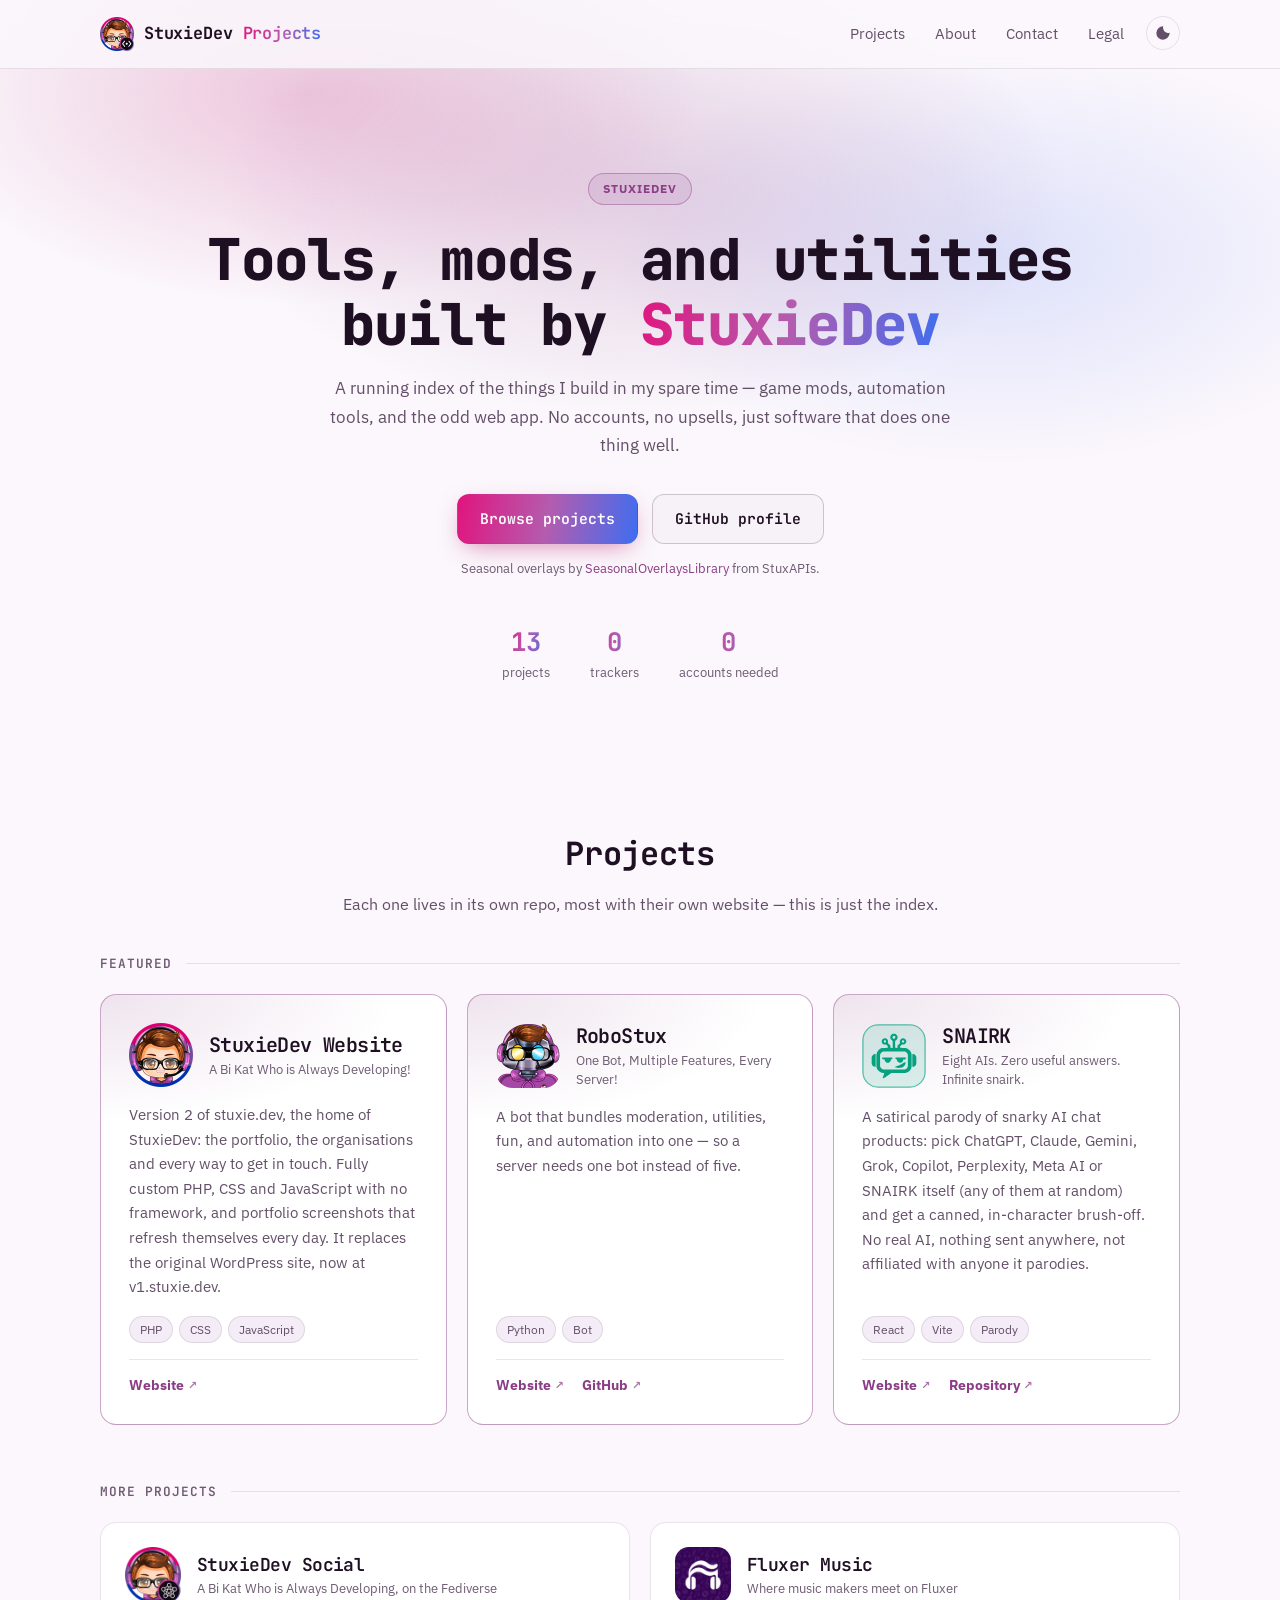
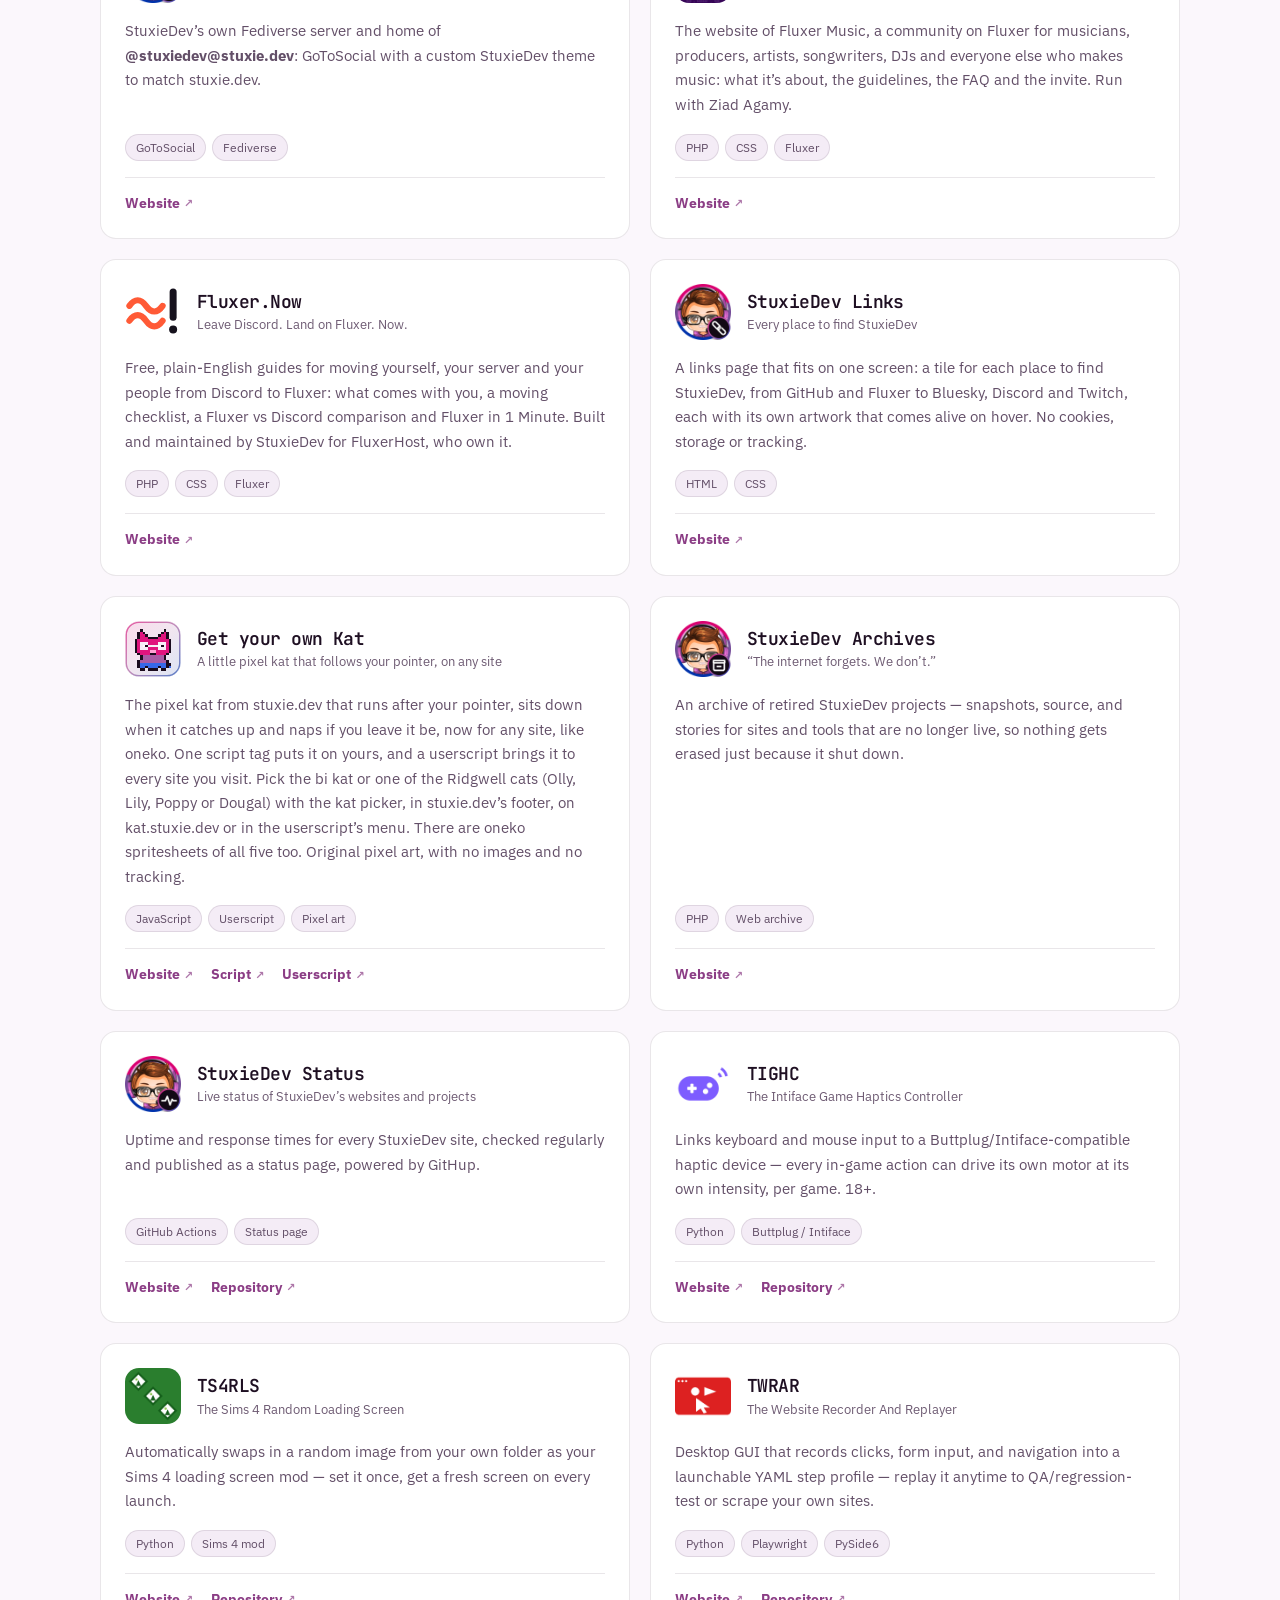
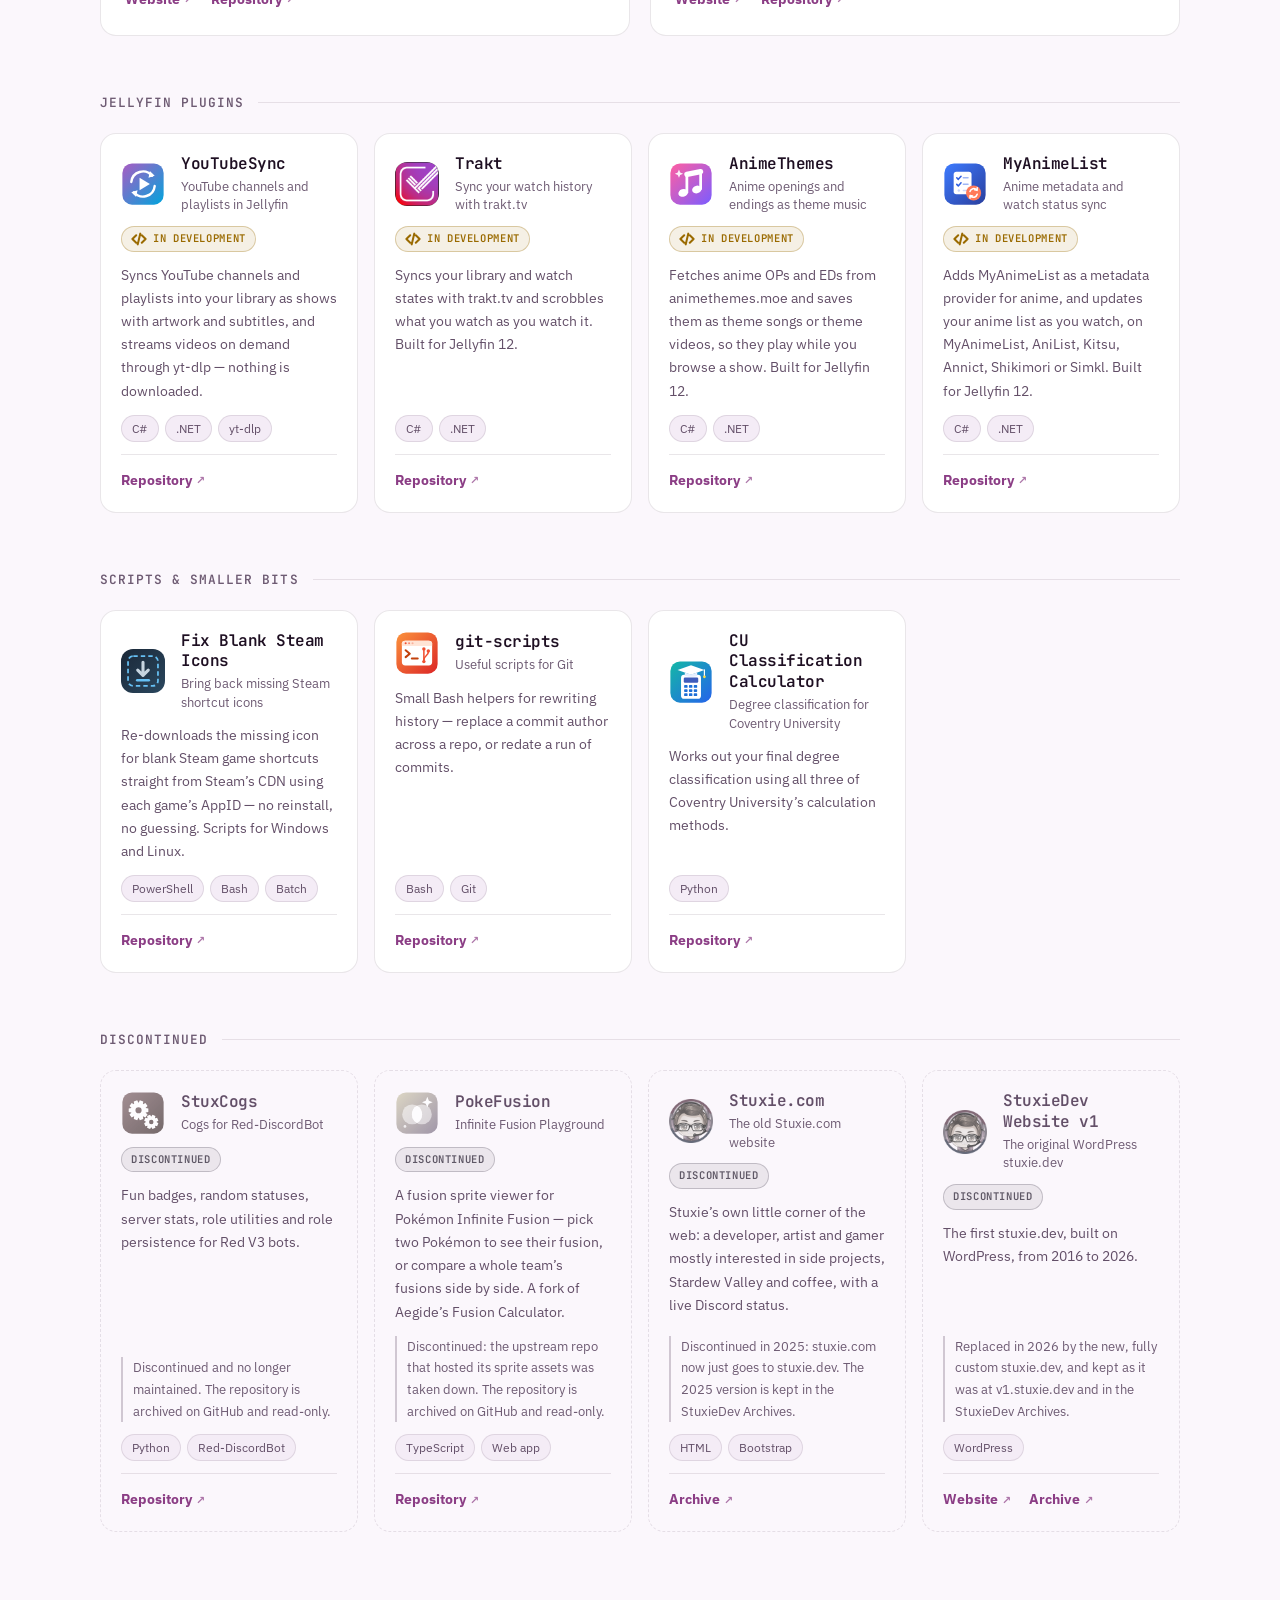
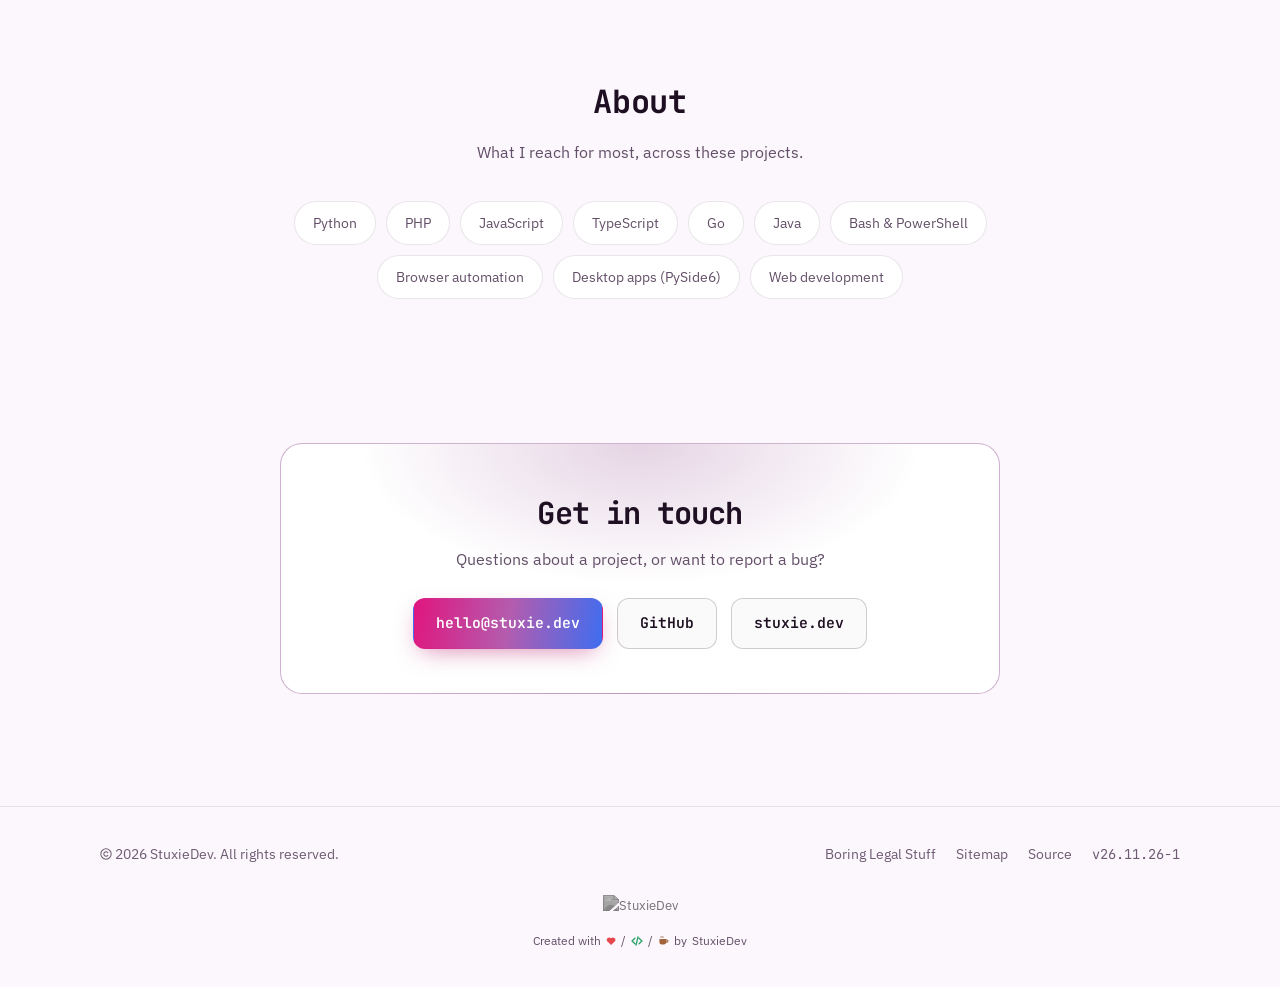
==== commit 07550da3: "Release v26.11.26-1 See CHANGELOG.md for details." ====
--- a/index.html
+++ b/index.html
@@ -174,7 +174,8 @@
 
         <article data-monitor="fluxer-now" class="project-card">
           <div class="project-top">
-            <img class="project-icon" src="/assets/img/projects/fluxer-now.svg" width="56" height="56" alt="Fluxer.Now icon" loading="lazy">
+            <img class="project-icon on-dark" src="/assets/img/projects/fluxer-now-light.svg" width="56" height="56" alt="Fluxer.Now icon" loading="lazy">
+            <img class="project-icon on-light" src="/assets/img/projects/fluxer-now-dark.svg" width="56" height="56" alt="Fluxer.Now icon" loading="lazy">
             <div>
               <h3>Fluxer.Now</h3>
               <div class="project-tagline">Leave Discord. Land on Fluxer. Now.</div>
--- a/assets/css/style.css
+++ b/assets/css/style.css
@@ -376,6 +376,15 @@
   object-fit: contain;
   border-radius: 14px;
 }
+/* A light/dark icon pair: .on-dark (a light drawing) shows on the dark theme, .on-light (a dark drawing) on the light
+   theme, following the system preference or the theme switch. */
+.project-icon.on-light { display: none; }
+@media (prefers-color-scheme: light) {
+  :root:not([data-theme="dark"]) .project-icon.on-dark { display: none; }
+  :root:not([data-theme="dark"]) .project-icon.on-light { display: block; }
+}
+:root[data-theme="light"] .project-icon.on-dark { display: none; }
+:root[data-theme="light"] .project-icon.on-light { display: block; }
 /* For icons drawn on a transparent background (no tile of their own). */
 .project-card h3 { margin: 0; font-size: 1.12rem; font-weight: 600; line-height: 1.3; }
 .project-card .owner { font-size: 0.72rem; font-weight: 600; letter-spacing: .04em; text-transform: uppercase; color: var(--text-faint); margin-bottom: 2px; }
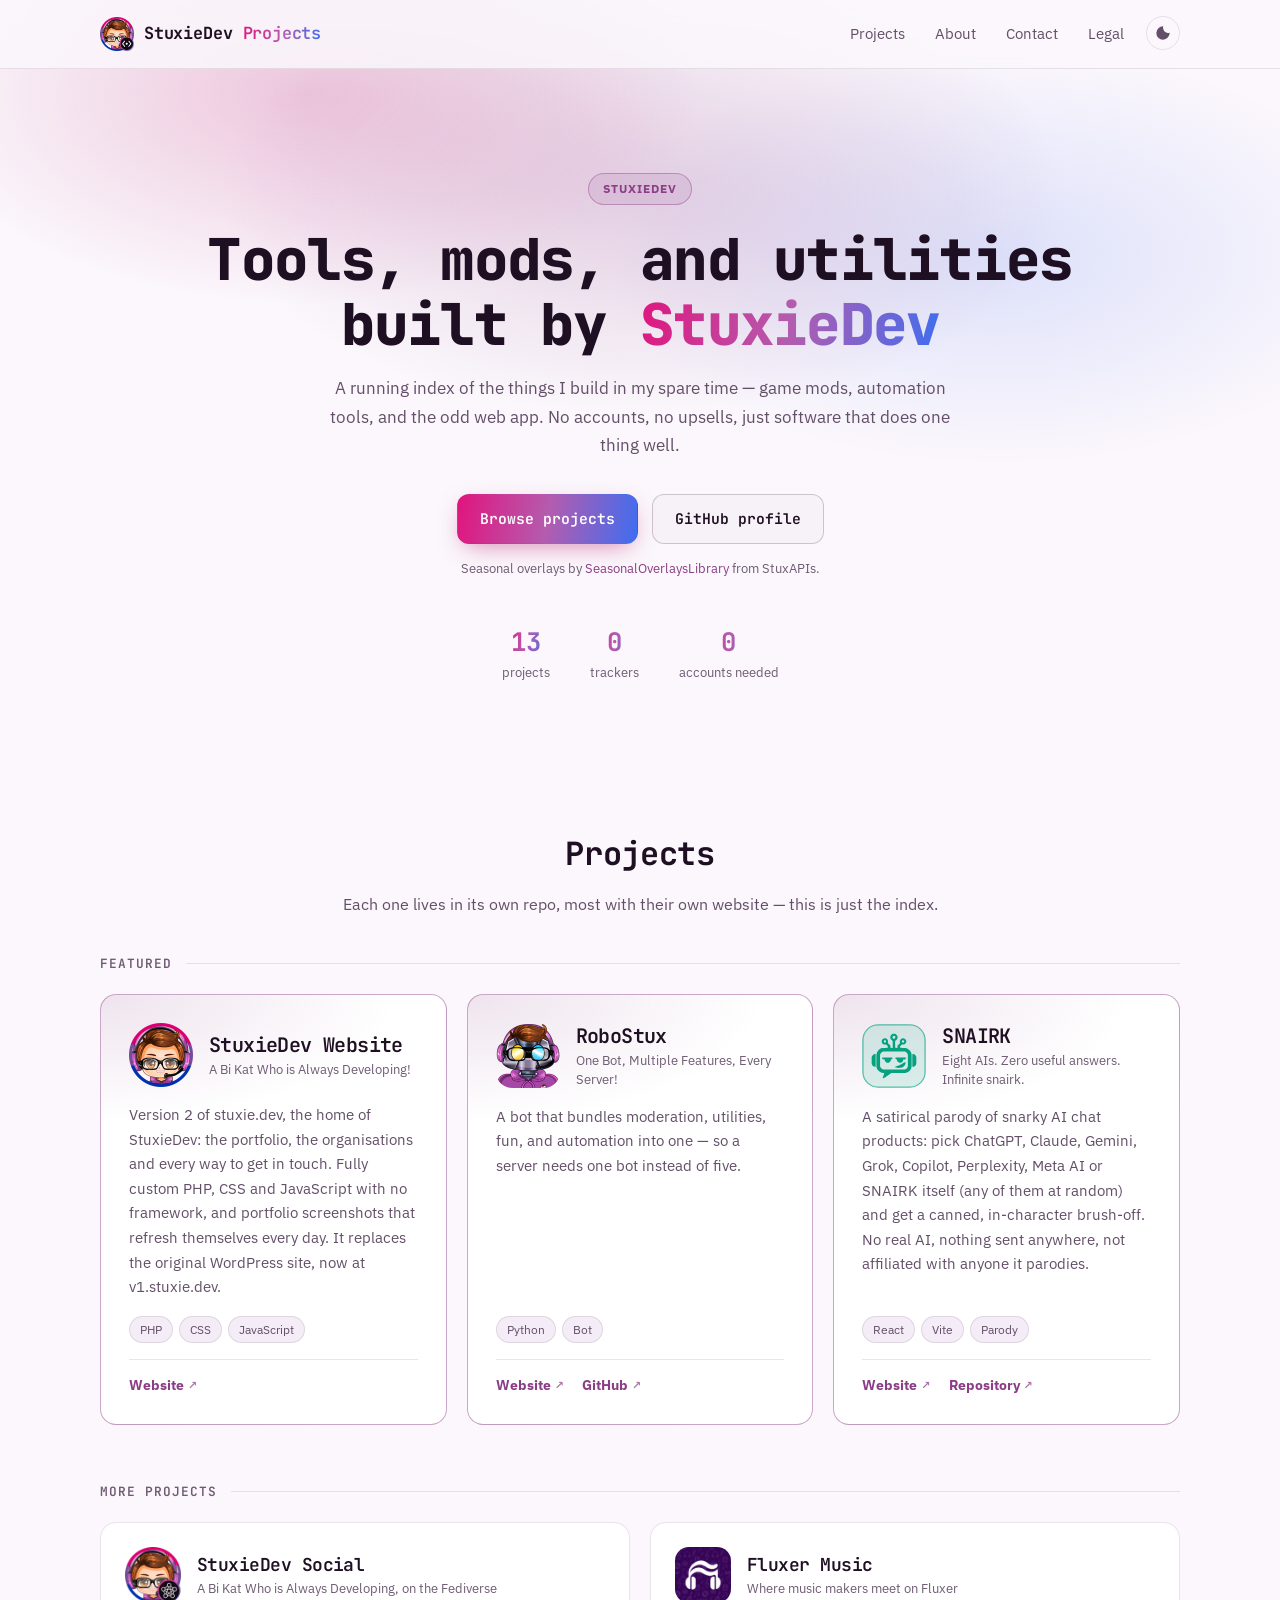
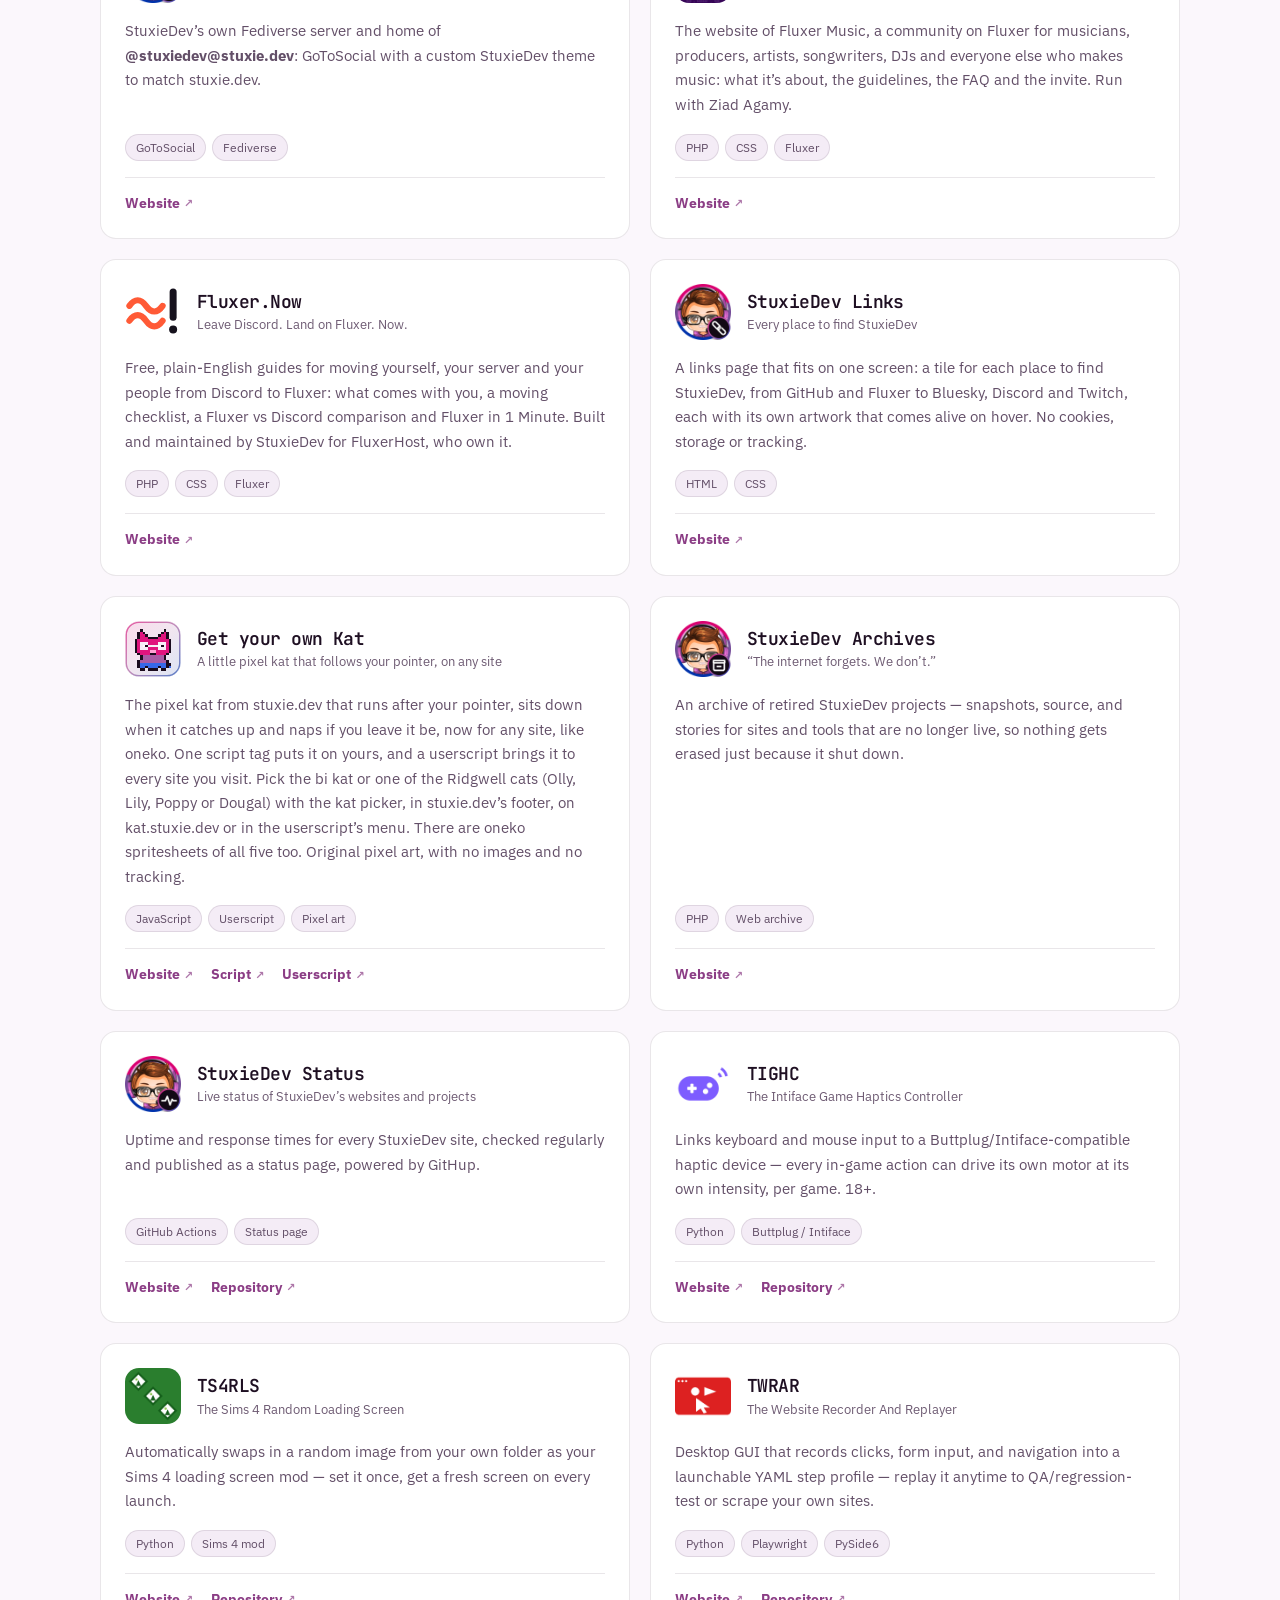
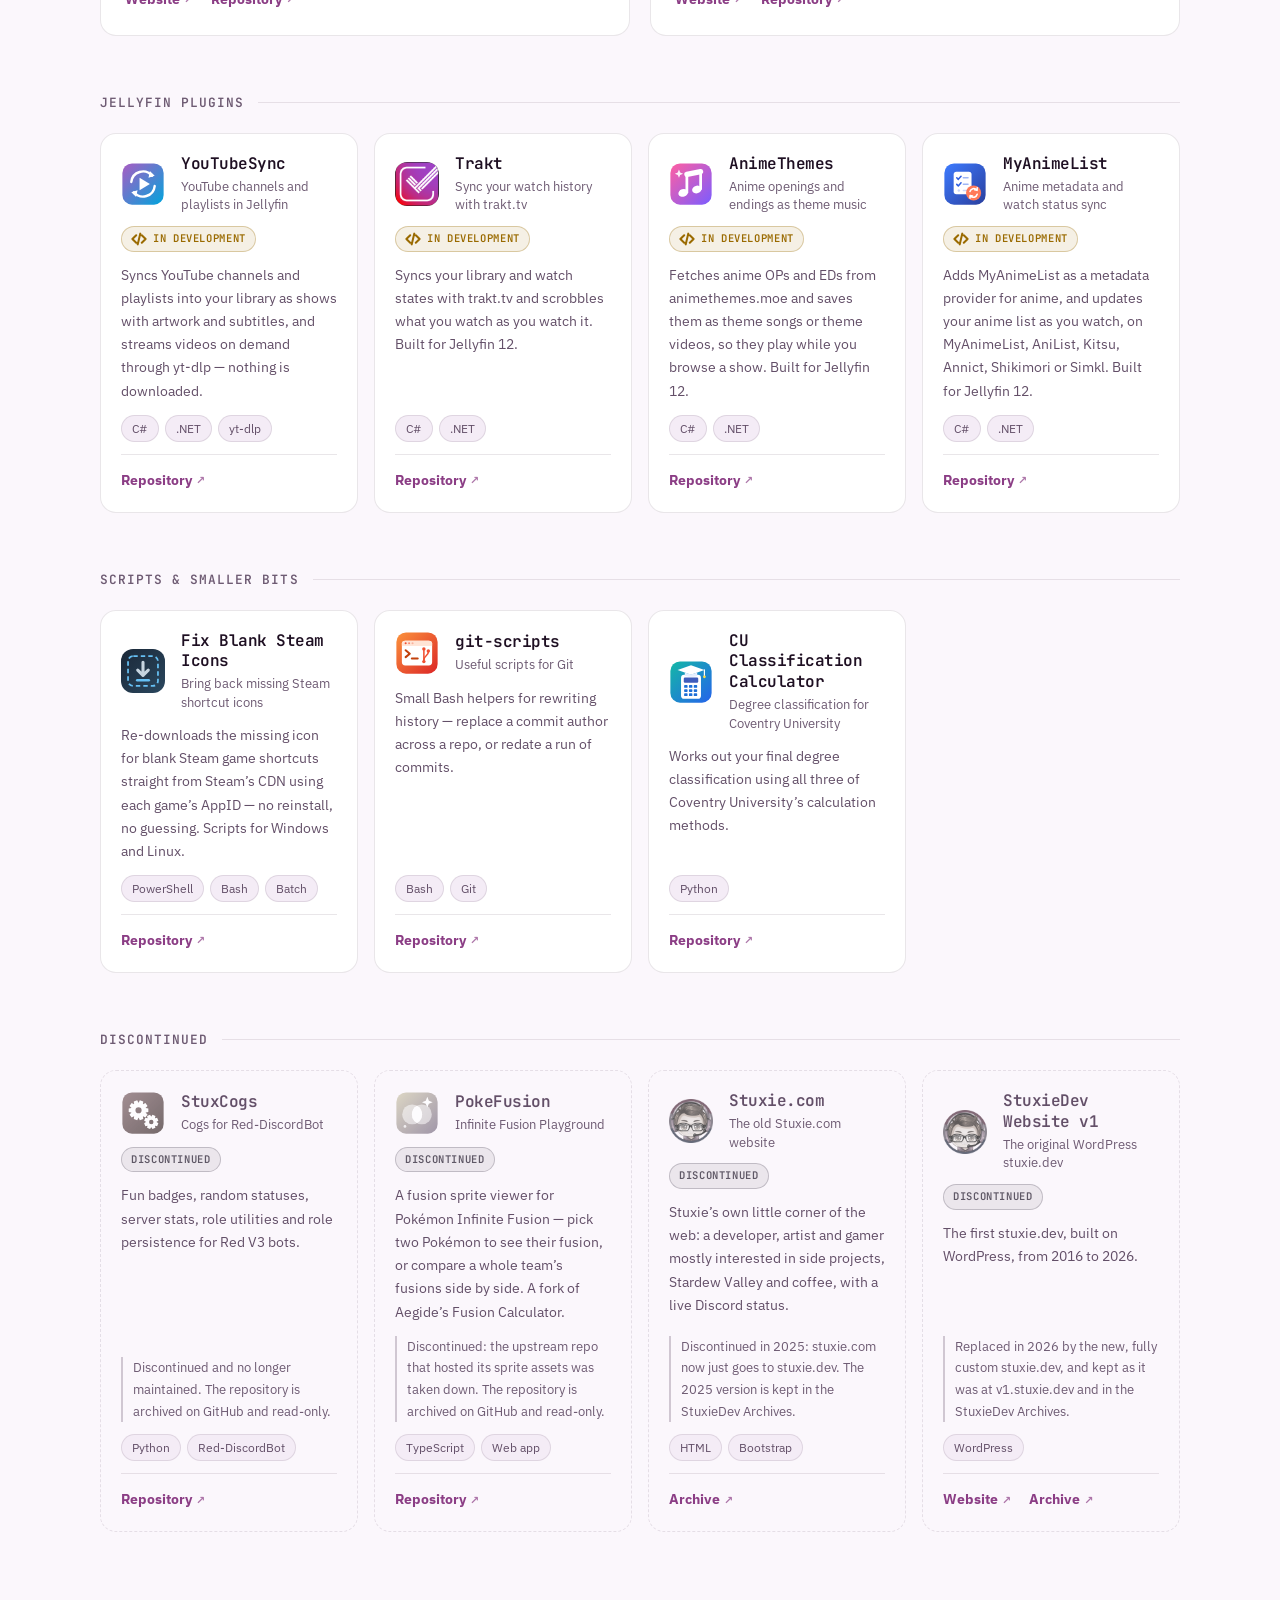
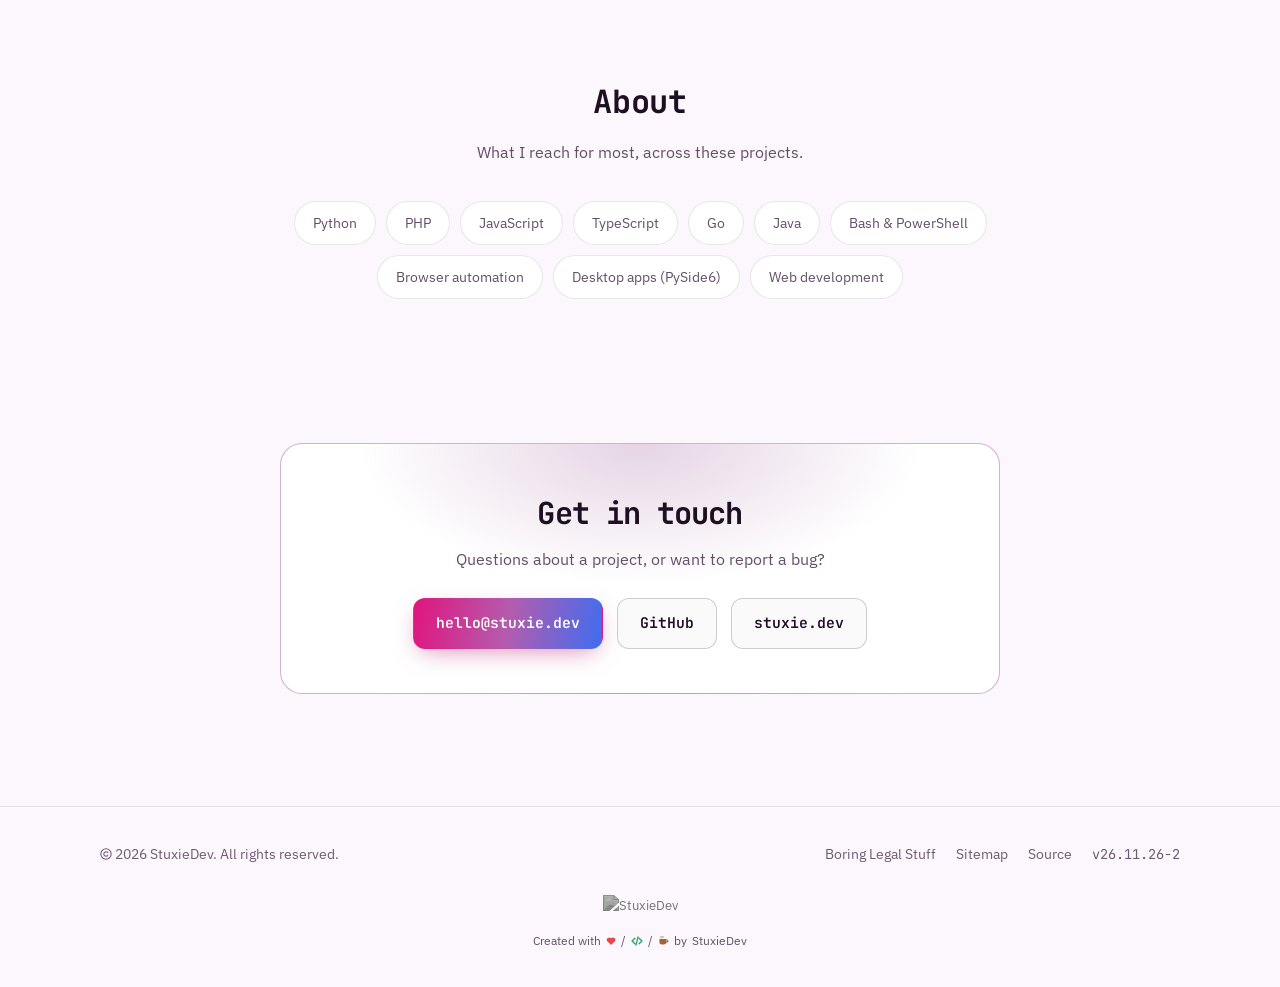
==== commit 2b06e1c5: "Release v26.11.26-2 See CHANGELOG.md for details." ====
--- a/index.html
+++ b/index.html
@@ -13,10 +13,10 @@
   <!-- Discord: a custom link preview. -->
   <script id="discord:component-embed" type="application/json">{"component":{"type":17,"accent_color":10178454,"components":[{"type":9,"components":[{"type":10,"content":"# [StuxieDev Projects](https://projects.stuxie.dev/)\n**Tools, mods, and utilities by StuxieDev.**\n17 projects: game mods, automation tools, Jellyfin plugins and the odd web app. No accounts, no upsells."}],"accessory":{"type":11,"media":{"url":"https://projects.stuxie.dev/assets/img/icon-512.png"}}},{"type":14},{"type":10,"content":"### Featured\nStuxieDev Website · RoboStux · SNAIRK"},{"type":1,"components":[{"type":2,"style":5,"label":"Browse projects","url":"https://projects.stuxie.dev/#projects"},{"type":2,"style":5,"label":"GitHub","url":"https://github.com/StuxieDev"},{"type":2,"style":5,"label":"Website","url":"https://stuxie.dev"}]}]}}</script>
   <script>(function(){try{var t=localStorage.getItem("stuxiedev-projects-theme");if(t==="light"||t==="dark")document.documentElement.setAttribute("data-theme",t);}catch(e){}})();</script>
-  <link rel="stylesheet" href="/assets/css/style.css">
-  <link rel="stylesheet" href="/assets/css/site-banner.css">
-  <link rel="stylesheet" href="/assets/css/brand-footer.css">
-  <script src="/assets/js/dev-mode.js"></script>
+  <link rel="stylesheet" href="/assets/css/style.css?v=26.11.26-2">
+  <link rel="stylesheet" href="/assets/css/site-banner.css?v=26.11.26-2">
+  <link rel="stylesheet" href="/assets/css/brand-footer.css?v=26.11.26-2">
+  <script src="/assets/js/dev-mode.js?v=26.11.26-2"></script>
   <script src="https://seasonaloverlayslibrary.stuxapis.net/seasonal-overlays-library.js" defer></script>
   <script src="https://kat.stuxie.dev/kat.js" defer></script>
 </head>
@@ -616,7 +616,7 @@
     </div>
   </footer>
 
-  <script src="/assets/js/main.js"></script>
-  <script src="/assets/js/site-banner.js"></script>
+  <script src="/assets/js/main.js?v=26.11.26-2"></script>
+  <script src="/assets/js/site-banner.js?v=26.11.26-2"></script>
 </body>
 </html>
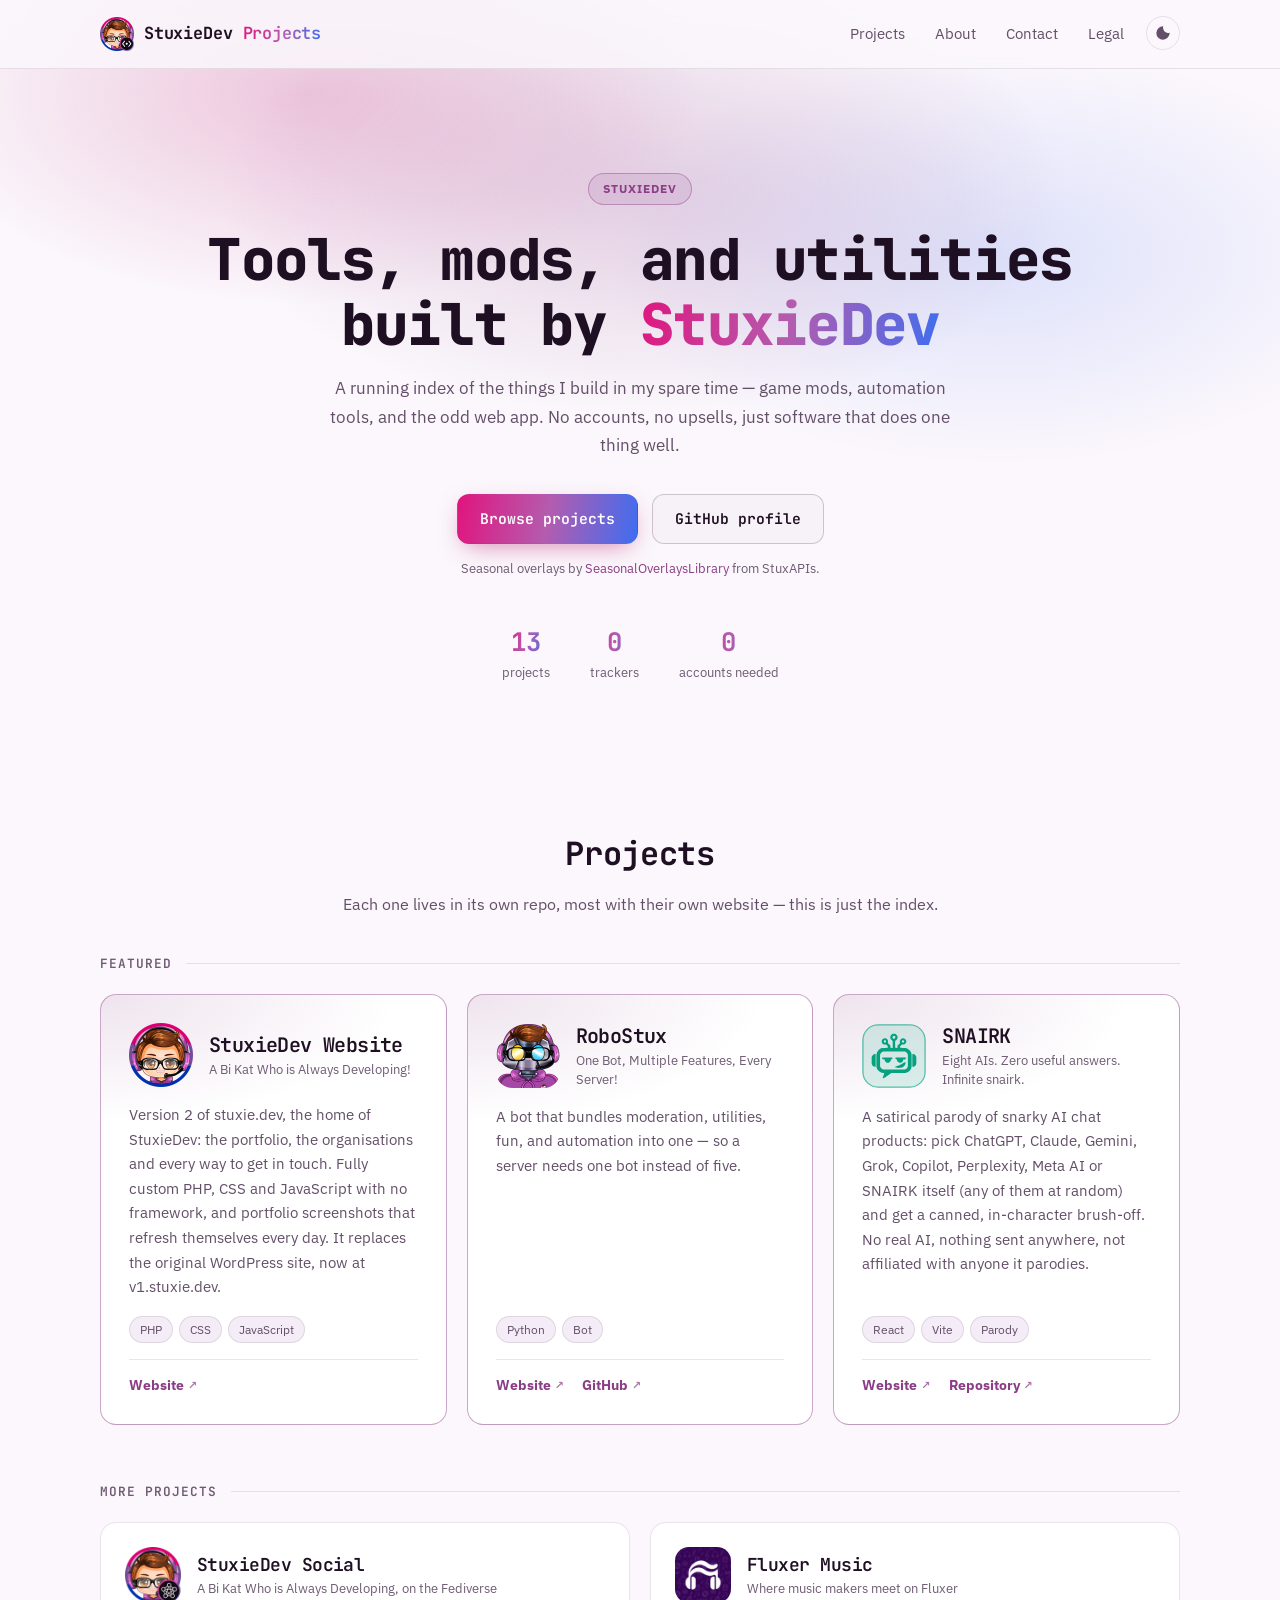
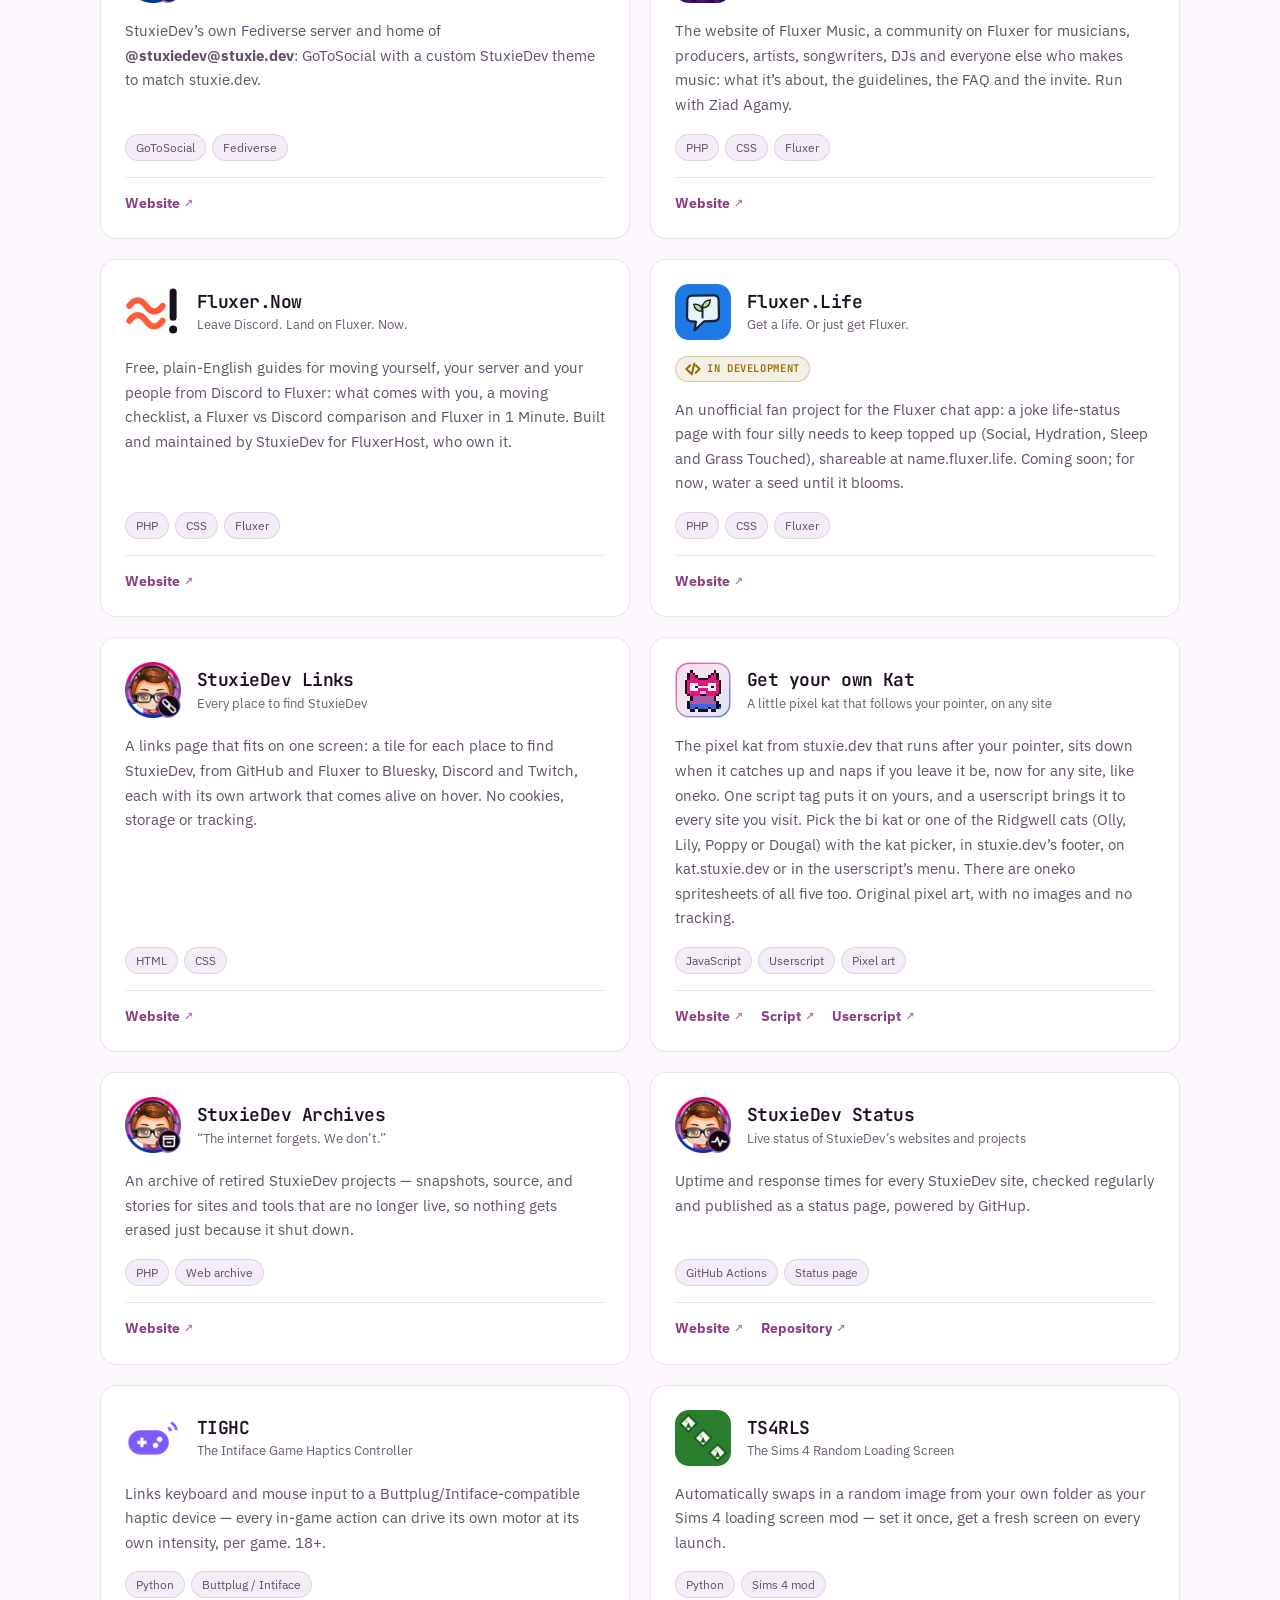
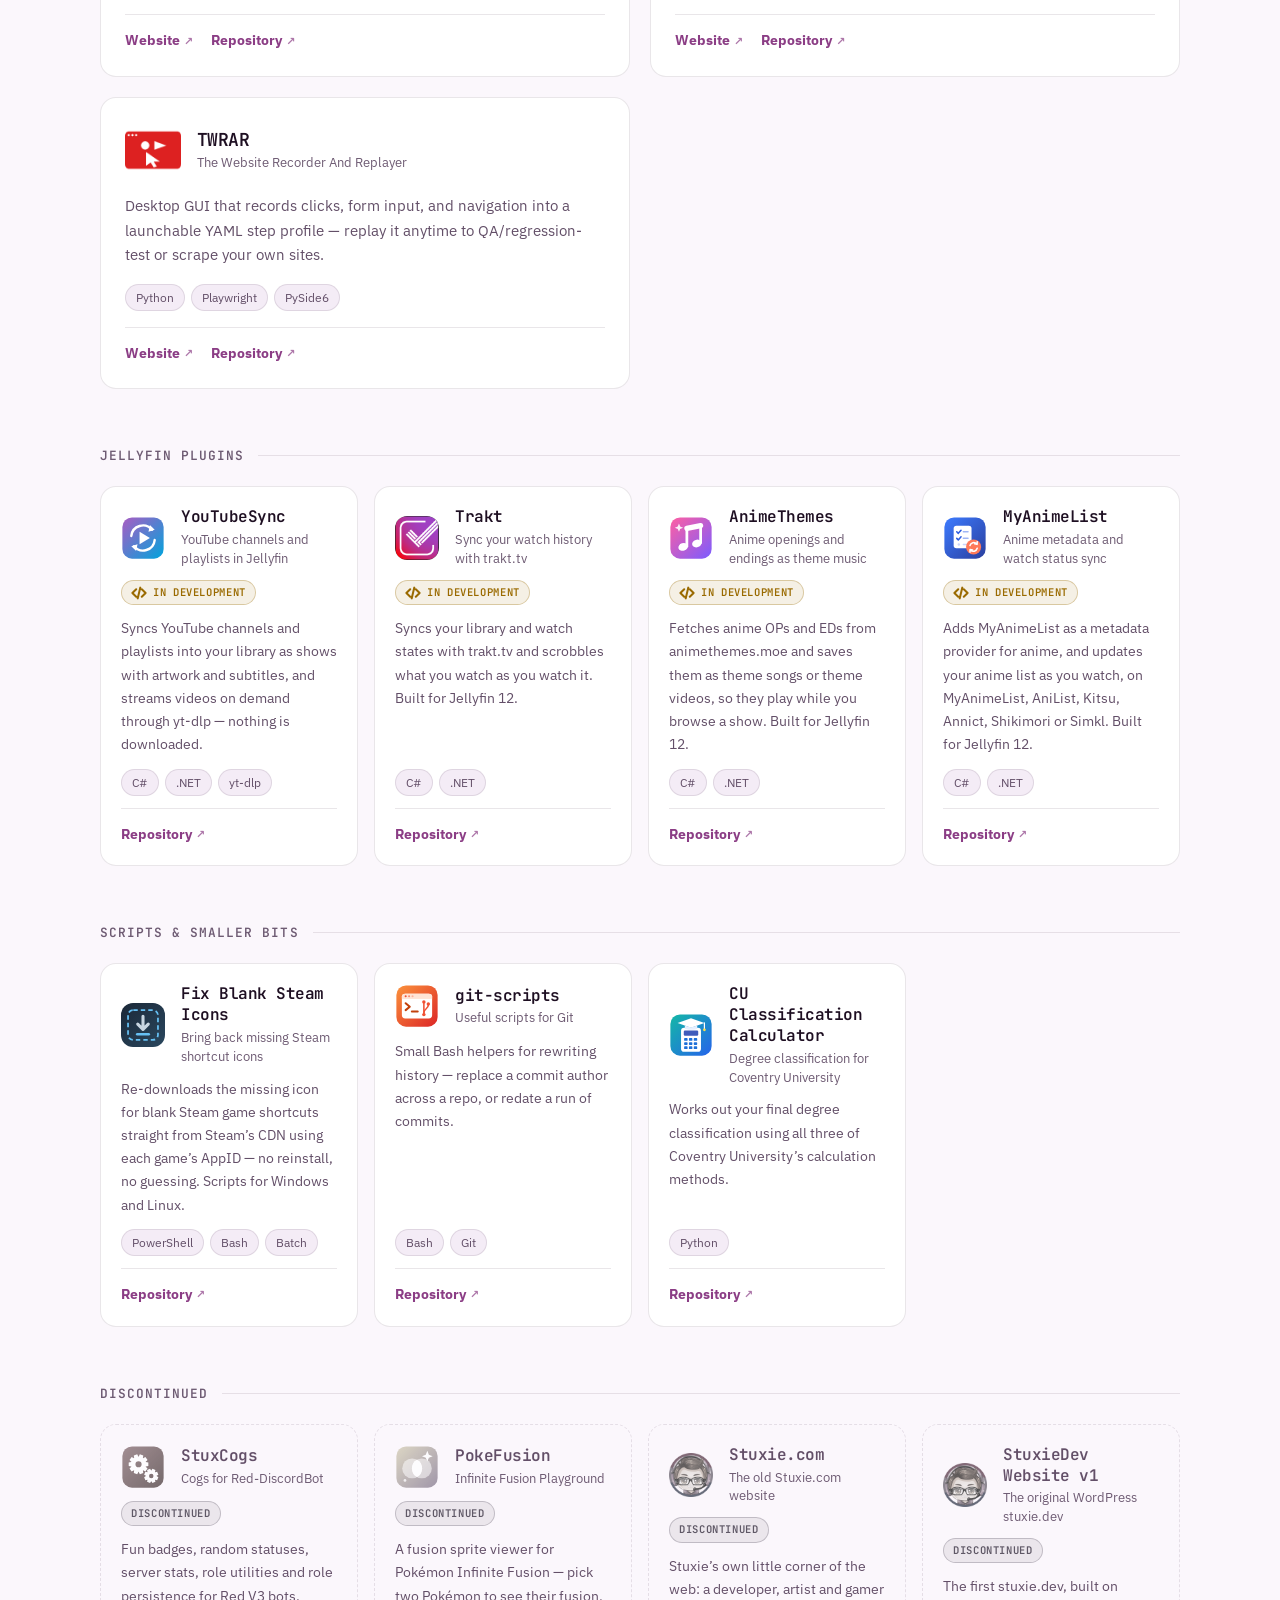
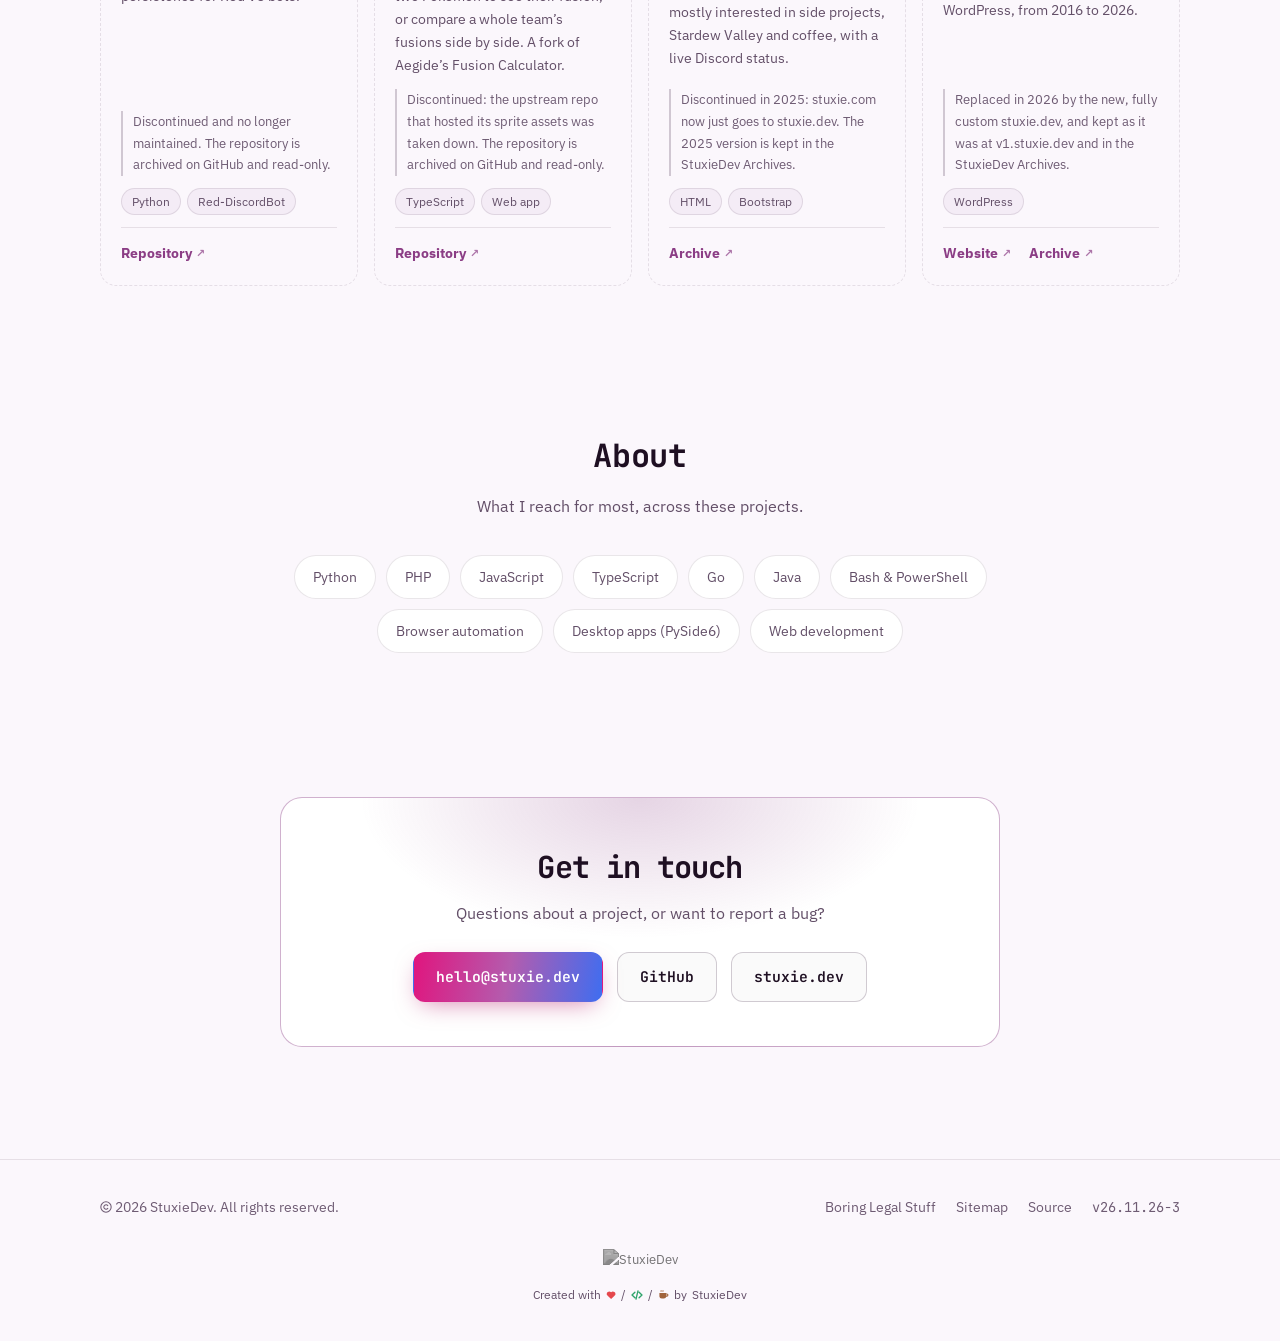
==== commit 8ab83c24: "Release v26.11.26-3 See CHANGELOG.md for details." ====
--- a/index.html
+++ b/index.html
@@ -13,10 +13,10 @@
   <!-- Discord: a custom link preview. -->
   <script id="discord:component-embed" type="application/json">{"component":{"type":17,"accent_color":10178454,"components":[{"type":9,"components":[{"type":10,"content":"# [StuxieDev Projects](https://projects.stuxie.dev/)\n**Tools, mods, and utilities by StuxieDev.**\n17 projects: game mods, automation tools, Jellyfin plugins and the odd web app. No accounts, no upsells."}],"accessory":{"type":11,"media":{"url":"https://projects.stuxie.dev/assets/img/icon-512.png"}}},{"type":14},{"type":10,"content":"### Featured\nStuxieDev Website · RoboStux · SNAIRK"},{"type":1,"components":[{"type":2,"style":5,"label":"Browse projects","url":"https://projects.stuxie.dev/#projects"},{"type":2,"style":5,"label":"GitHub","url":"https://github.com/StuxieDev"},{"type":2,"style":5,"label":"Website","url":"https://stuxie.dev"}]}]}}</script>
   <script>(function(){try{var t=localStorage.getItem("stuxiedev-projects-theme");if(t==="light"||t==="dark")document.documentElement.setAttribute("data-theme",t);}catch(e){}})();</script>
-  <link rel="stylesheet" href="/assets/css/style.css?v=26.11.26-2">
-  <link rel="stylesheet" href="/assets/css/site-banner.css?v=26.11.26-2">
-  <link rel="stylesheet" href="/assets/css/brand-footer.css?v=26.11.26-2">
-  <script src="/assets/js/dev-mode.js?v=26.11.26-2"></script>
+  <link rel="stylesheet" href="/assets/css/style.css?v=26.11.26-3">
+  <link rel="stylesheet" href="/assets/css/site-banner.css?v=26.11.26-3">
+  <link rel="stylesheet" href="/assets/css/brand-footer.css?v=26.11.26-3">
+  <script src="/assets/js/dev-mode.js?v=26.11.26-3"></script>
   <script src="https://seasonaloverlayslibrary.stuxapis.net/seasonal-overlays-library.js" defer></script>
   <script src="https://kat.stuxie.dev/kat.js" defer></script>
 </head>
@@ -193,6 +193,26 @@
           </div>
         </article>
 
+        <article data-state="development" class="project-card">
+          <div class="project-top">
+            <img class="project-icon" src="/assets/img/projects/fluxer-life.svg" width="56" height="56" alt="Fluxer.Life icon" loading="lazy">
+            <div>
+              <h3>Fluxer.Life</h3>
+              <div class="project-tagline">Get a life. Or just get Fluxer.</div>
+            </div>
+          </div>
+          <span class="badge-status building"><i class="badge-ico" aria-hidden="true"></i>In development</span>
+          <p class="desc">An unofficial fan project for the Fluxer chat app: a joke life-status page with four silly needs to keep topped up (Social, Hydration, Sleep and Grass Touched), shareable at name.fluxer.life. Coming soon; for now, water a seed until it blooms.</p>
+          <div class="stack">
+            <span class="pill">PHP</span>
+            <span class="pill">CSS</span>
+            <span class="pill">Fluxer</span>
+          </div>
+          <div class="project-links">
+            <a href="https://fluxer.life" target="_blank" rel="noopener">Website</a>
+          </div>
+        </article>
+
         <article data-monitor="stuxiedev-links" class="project-card">
           <div class="project-top">
             <img class="project-icon" src="/assets/img/projects/stuxiedev-links-icon.png" width="56" height="56" alt="StuxieDev Links icon" loading="lazy">
@@ -616,7 +636,7 @@
     </div>
   </footer>
 
-  <script src="/assets/js/main.js?v=26.11.26-2"></script>
-  <script src="/assets/js/site-banner.js?v=26.11.26-2"></script>
+  <script src="/assets/js/main.js?v=26.11.26-3"></script>
+  <script src="/assets/js/site-banner.js?v=26.11.26-3"></script>
 </body>
 </html>
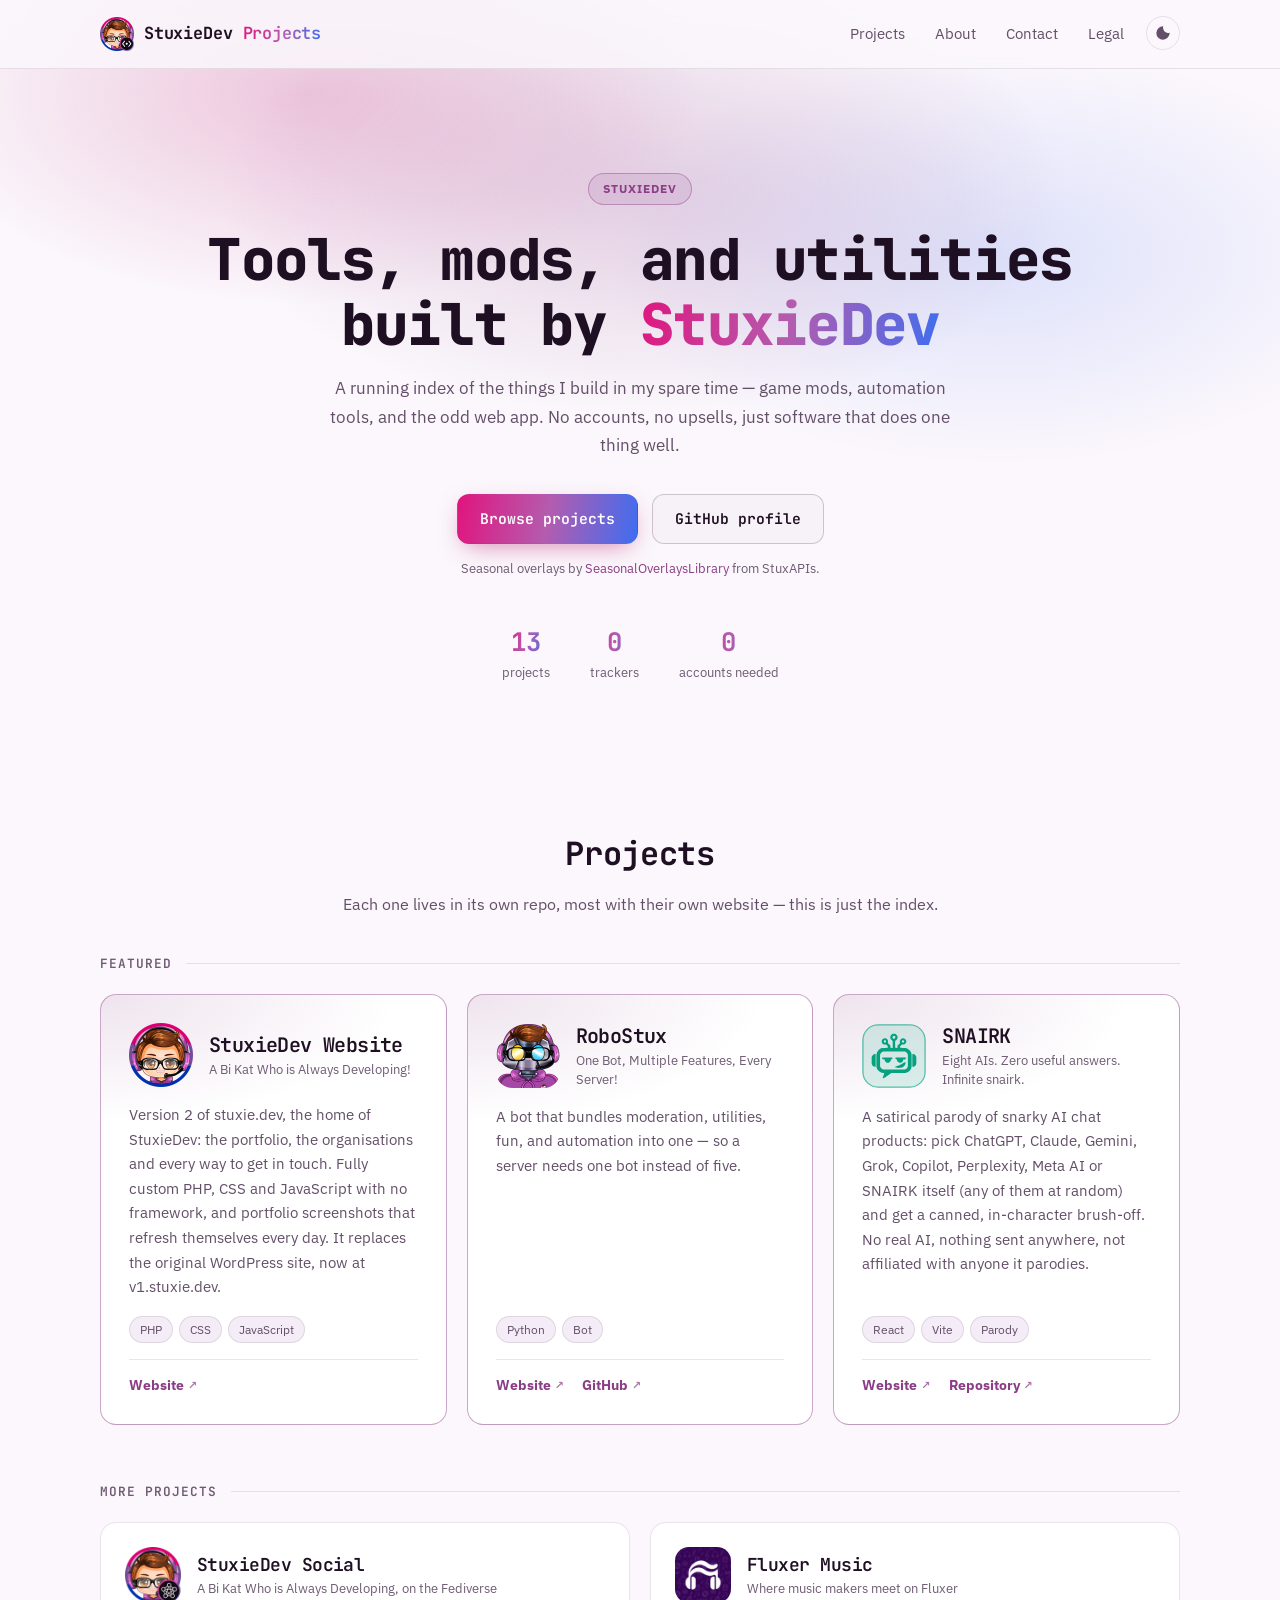
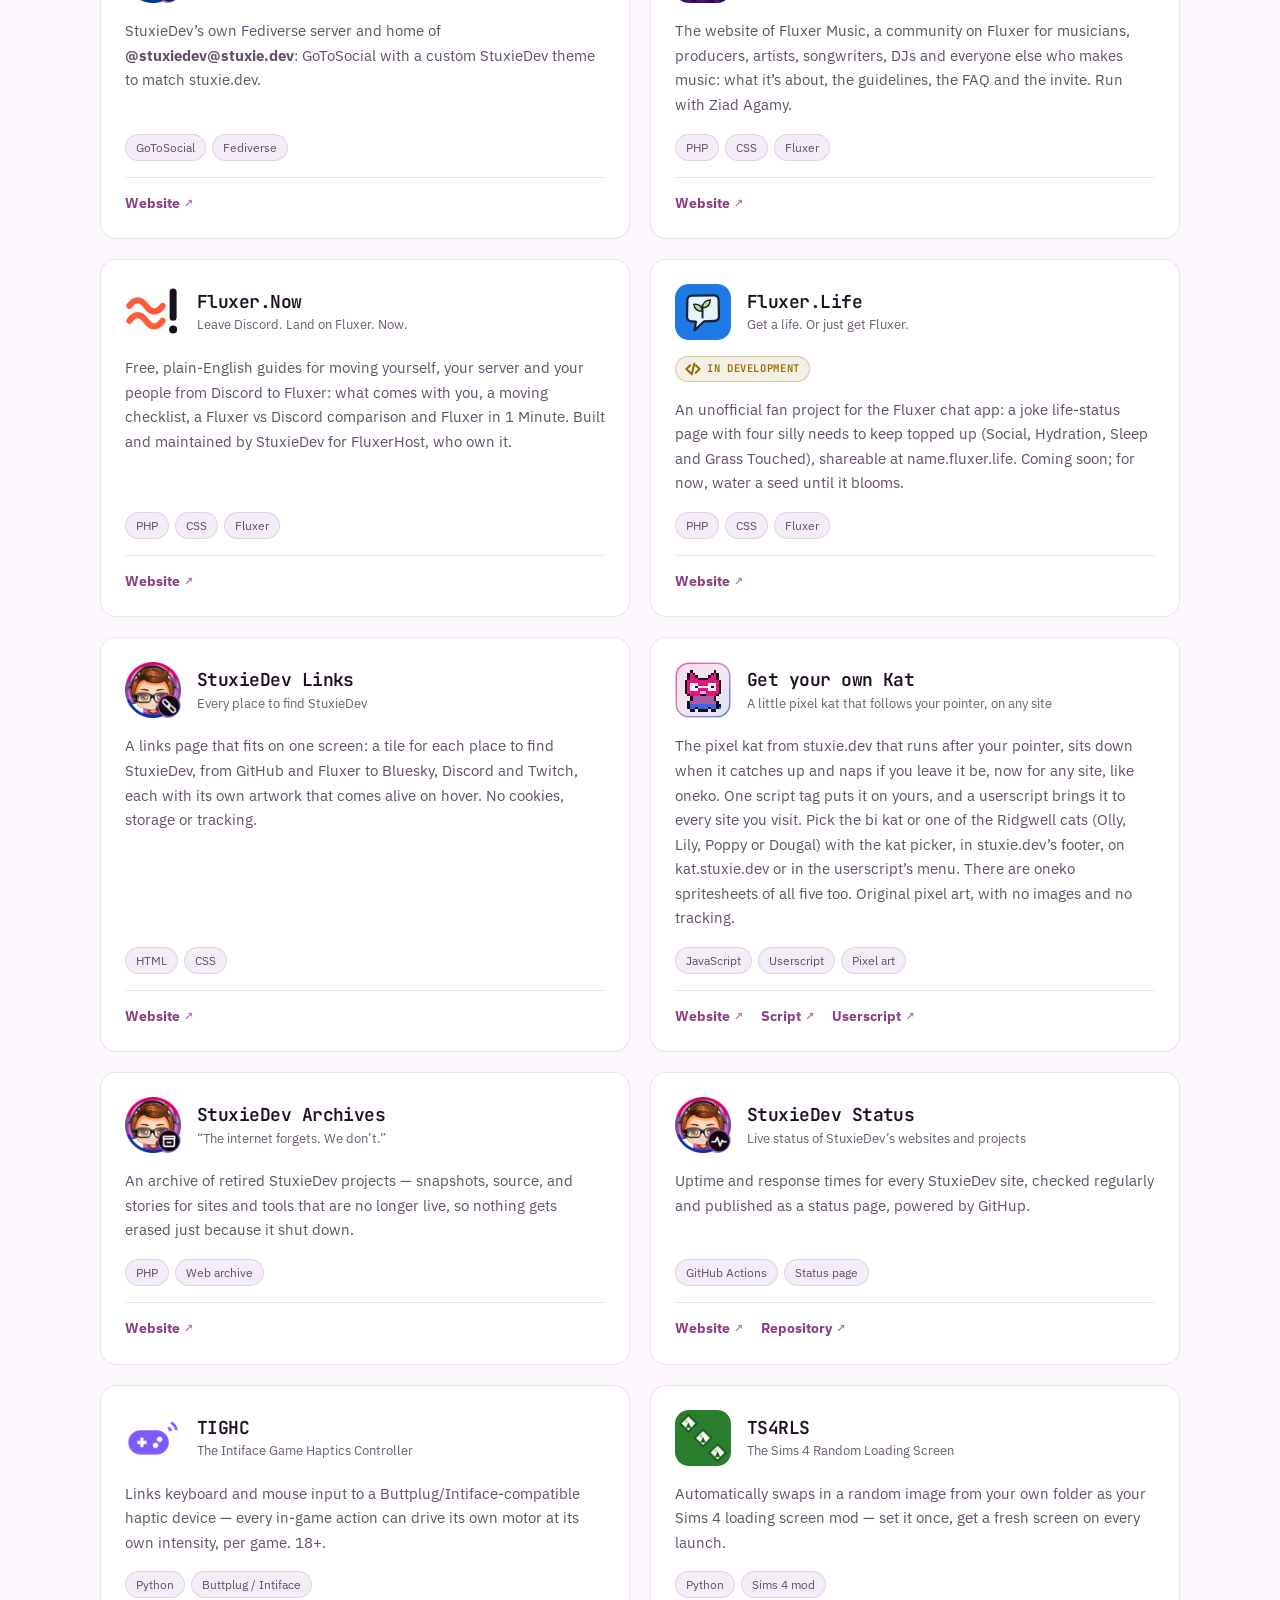
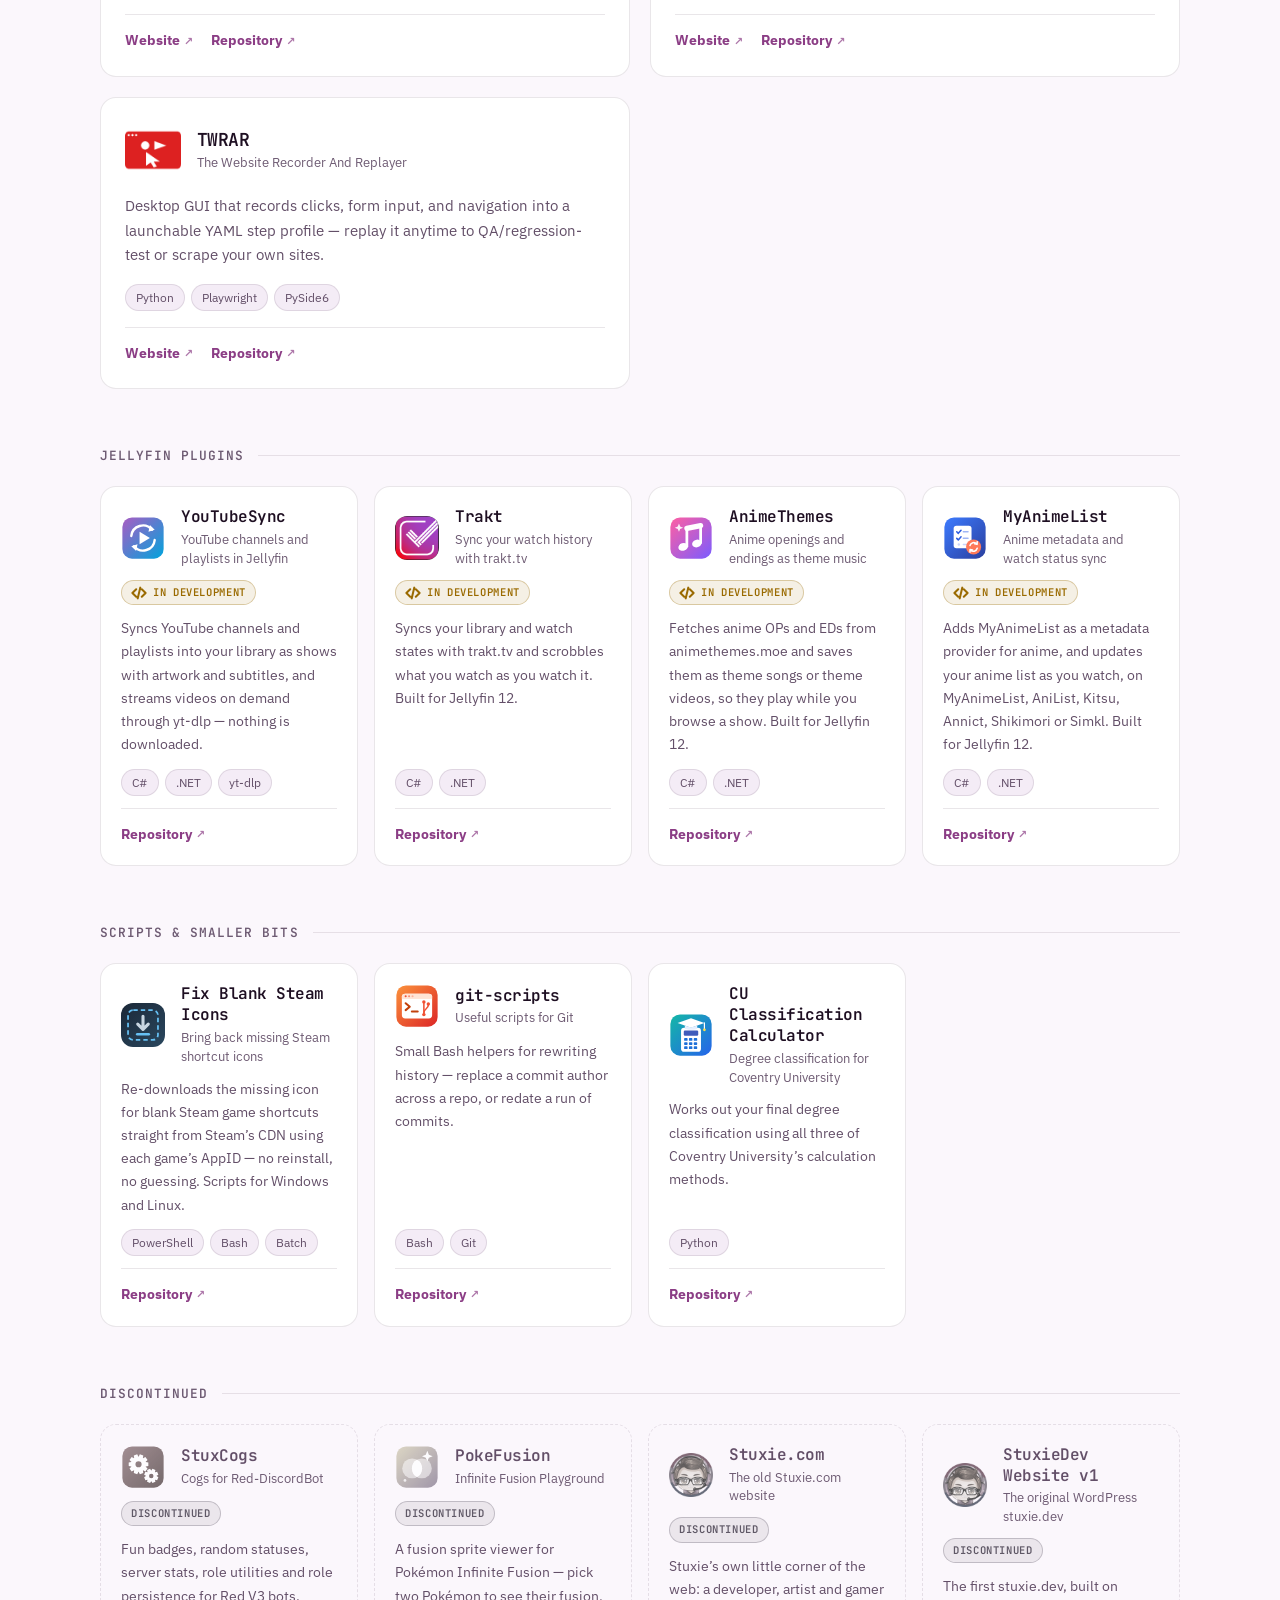
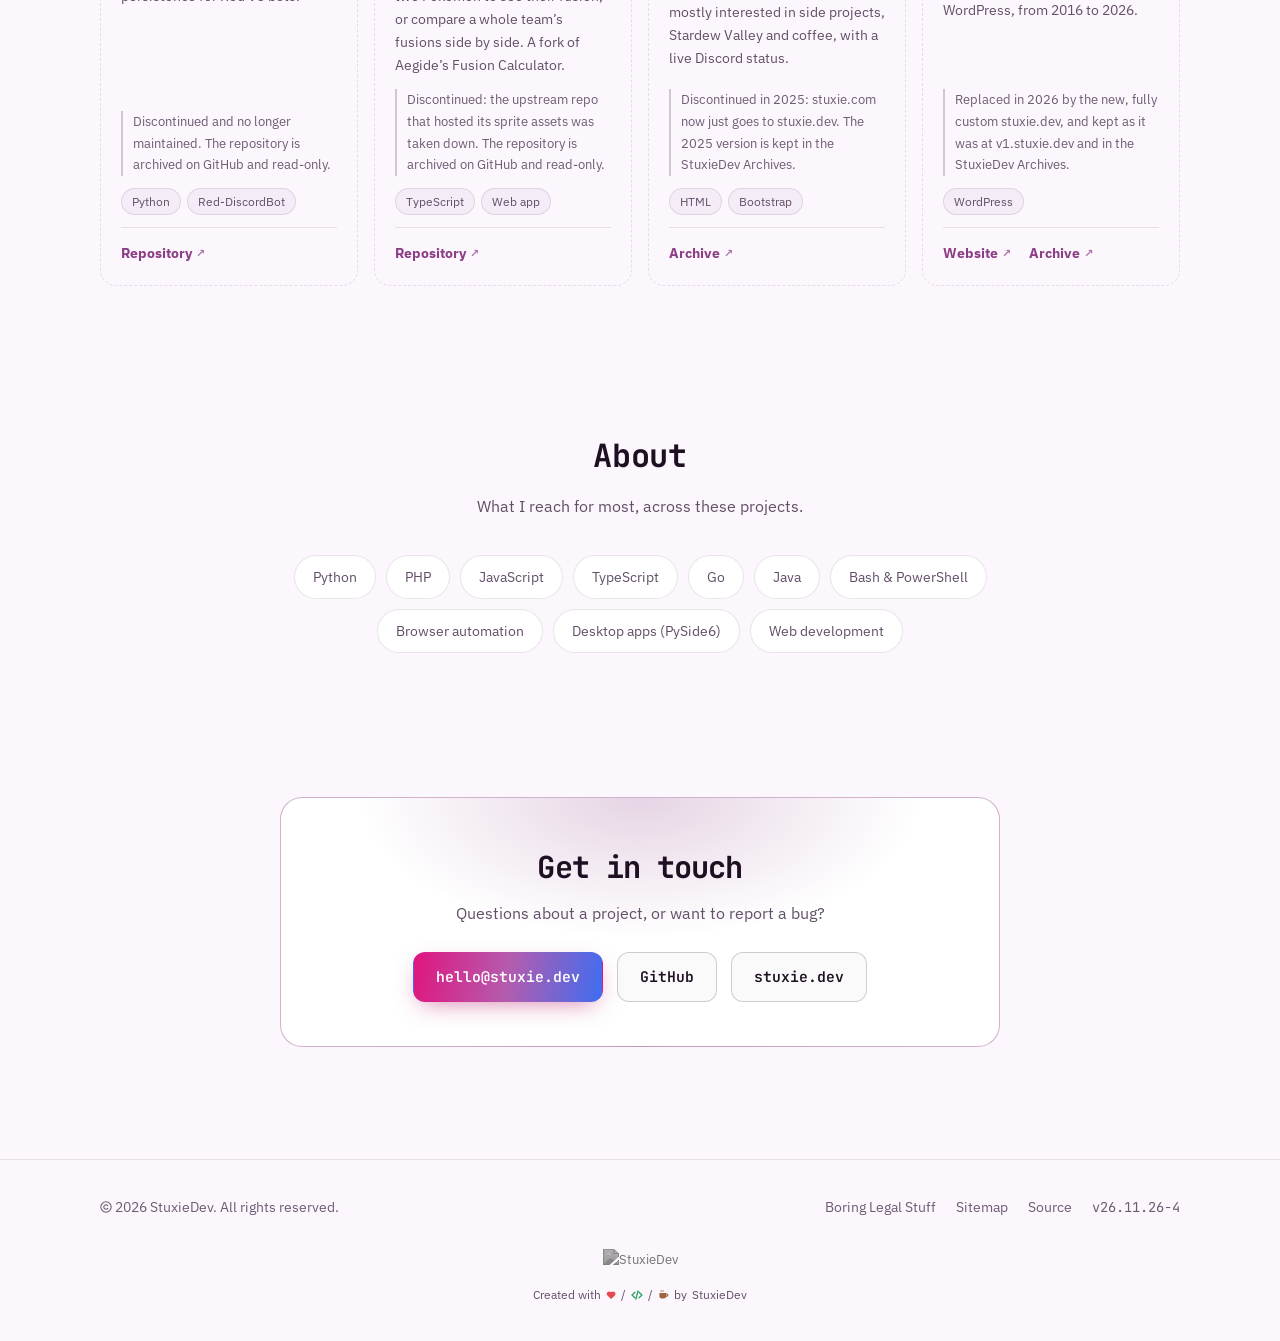
==== commit 25bd0dca: "Release v26.11.26-4 See CHANGELOG.md for details." ====
--- a/index.html
+++ b/index.html
@@ -13,10 +13,10 @@
   <!-- Discord: a custom link preview. -->
   <script id="discord:component-embed" type="application/json">{"component":{"type":17,"accent_color":10178454,"components":[{"type":9,"components":[{"type":10,"content":"# [StuxieDev Projects](https://projects.stuxie.dev/)\n**Tools, mods, and utilities by StuxieDev.**\n17 projects: game mods, automation tools, Jellyfin plugins and the odd web app. No accounts, no upsells."}],"accessory":{"type":11,"media":{"url":"https://projects.stuxie.dev/assets/img/icon-512.png"}}},{"type":14},{"type":10,"content":"### Featured\nStuxieDev Website · RoboStux · SNAIRK"},{"type":1,"components":[{"type":2,"style":5,"label":"Browse projects","url":"https://projects.stuxie.dev/#projects"},{"type":2,"style":5,"label":"GitHub","url":"https://github.com/StuxieDev"},{"type":2,"style":5,"label":"Website","url":"https://stuxie.dev"}]}]}}</script>
   <script>(function(){try{var t=localStorage.getItem("stuxiedev-projects-theme");if(t==="light"||t==="dark")document.documentElement.setAttribute("data-theme",t);}catch(e){}})();</script>
-  <link rel="stylesheet" href="/assets/css/style.css?v=26.11.26-3">
-  <link rel="stylesheet" href="/assets/css/site-banner.css?v=26.11.26-3">
-  <link rel="stylesheet" href="/assets/css/brand-footer.css?v=26.11.26-3">
-  <script src="/assets/js/dev-mode.js?v=26.11.26-3"></script>
+  <link rel="stylesheet" href="/assets/css/style.css?v=26.11.26-4">
+  <link rel="stylesheet" href="/assets/css/site-banner.css?v=26.11.26-4">
+  <link rel="stylesheet" href="/assets/css/brand-footer.css?v=26.11.26-4">
+  <script src="/assets/js/dev-mode.js?v=26.11.26-4"></script>
   <script src="https://seasonaloverlayslibrary.stuxapis.net/seasonal-overlays-library.js" defer></script>
   <script src="https://kat.stuxie.dev/kat.js" defer></script>
 </head>
@@ -636,7 +636,7 @@
     </div>
   </footer>
 
-  <script src="/assets/js/main.js?v=26.11.26-3"></script>
-  <script src="/assets/js/site-banner.js?v=26.11.26-3"></script>
+  <script src="/assets/js/main.js?v=26.11.26-4"></script>
+  <script src="/assets/js/site-banner.js?v=26.11.26-4"></script>
 </body>
 </html>
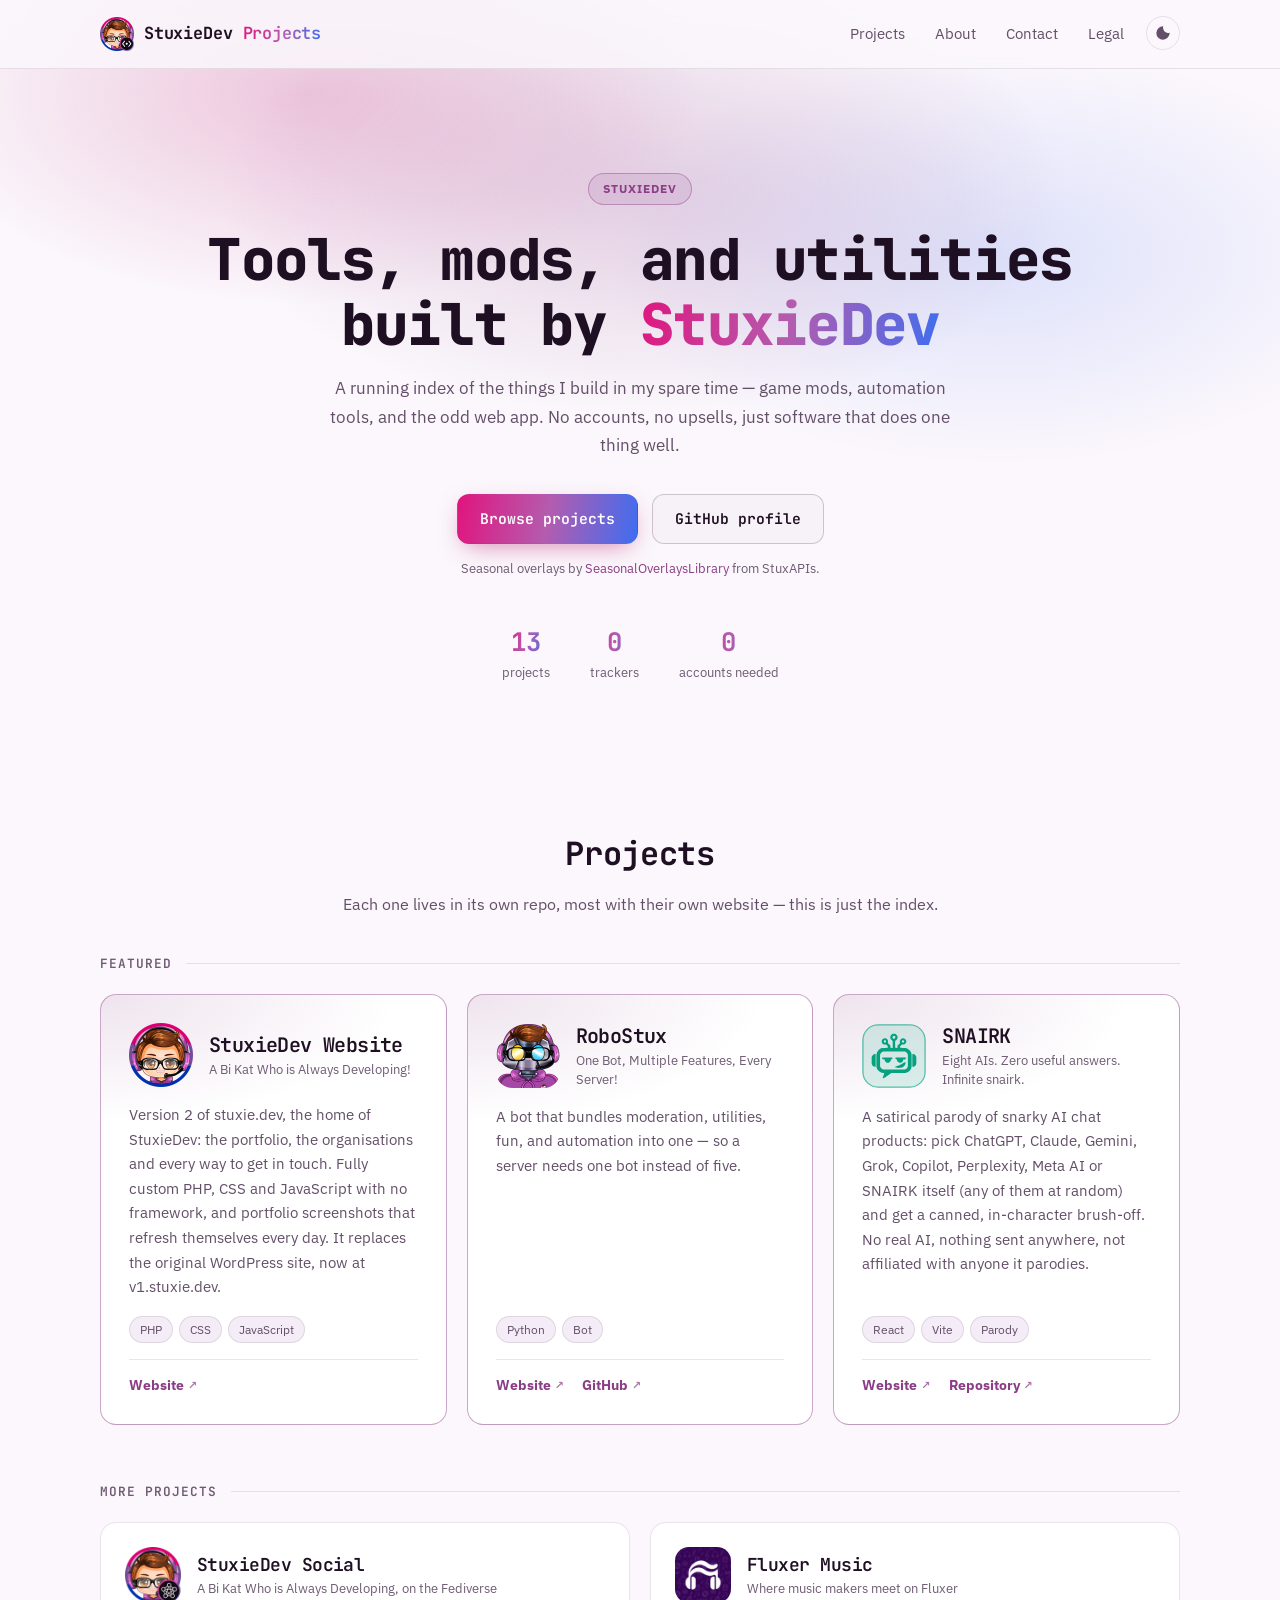
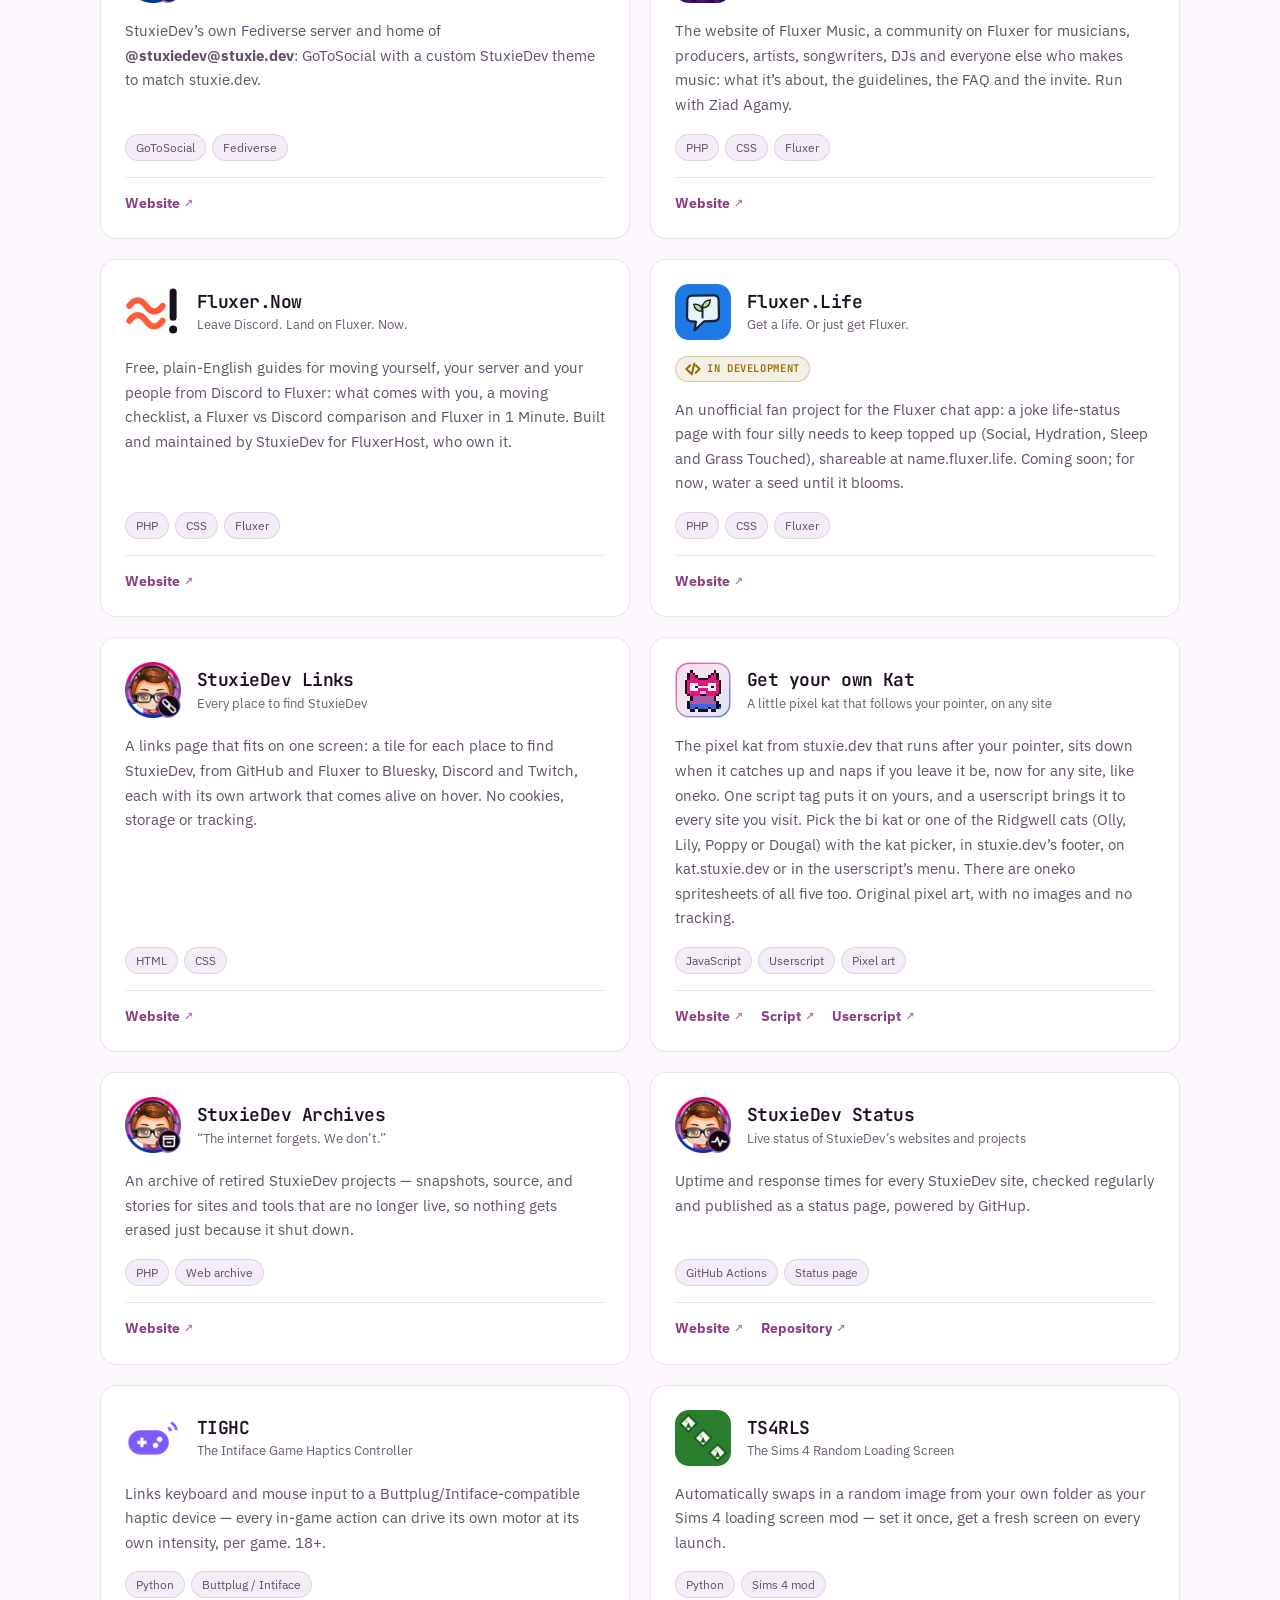
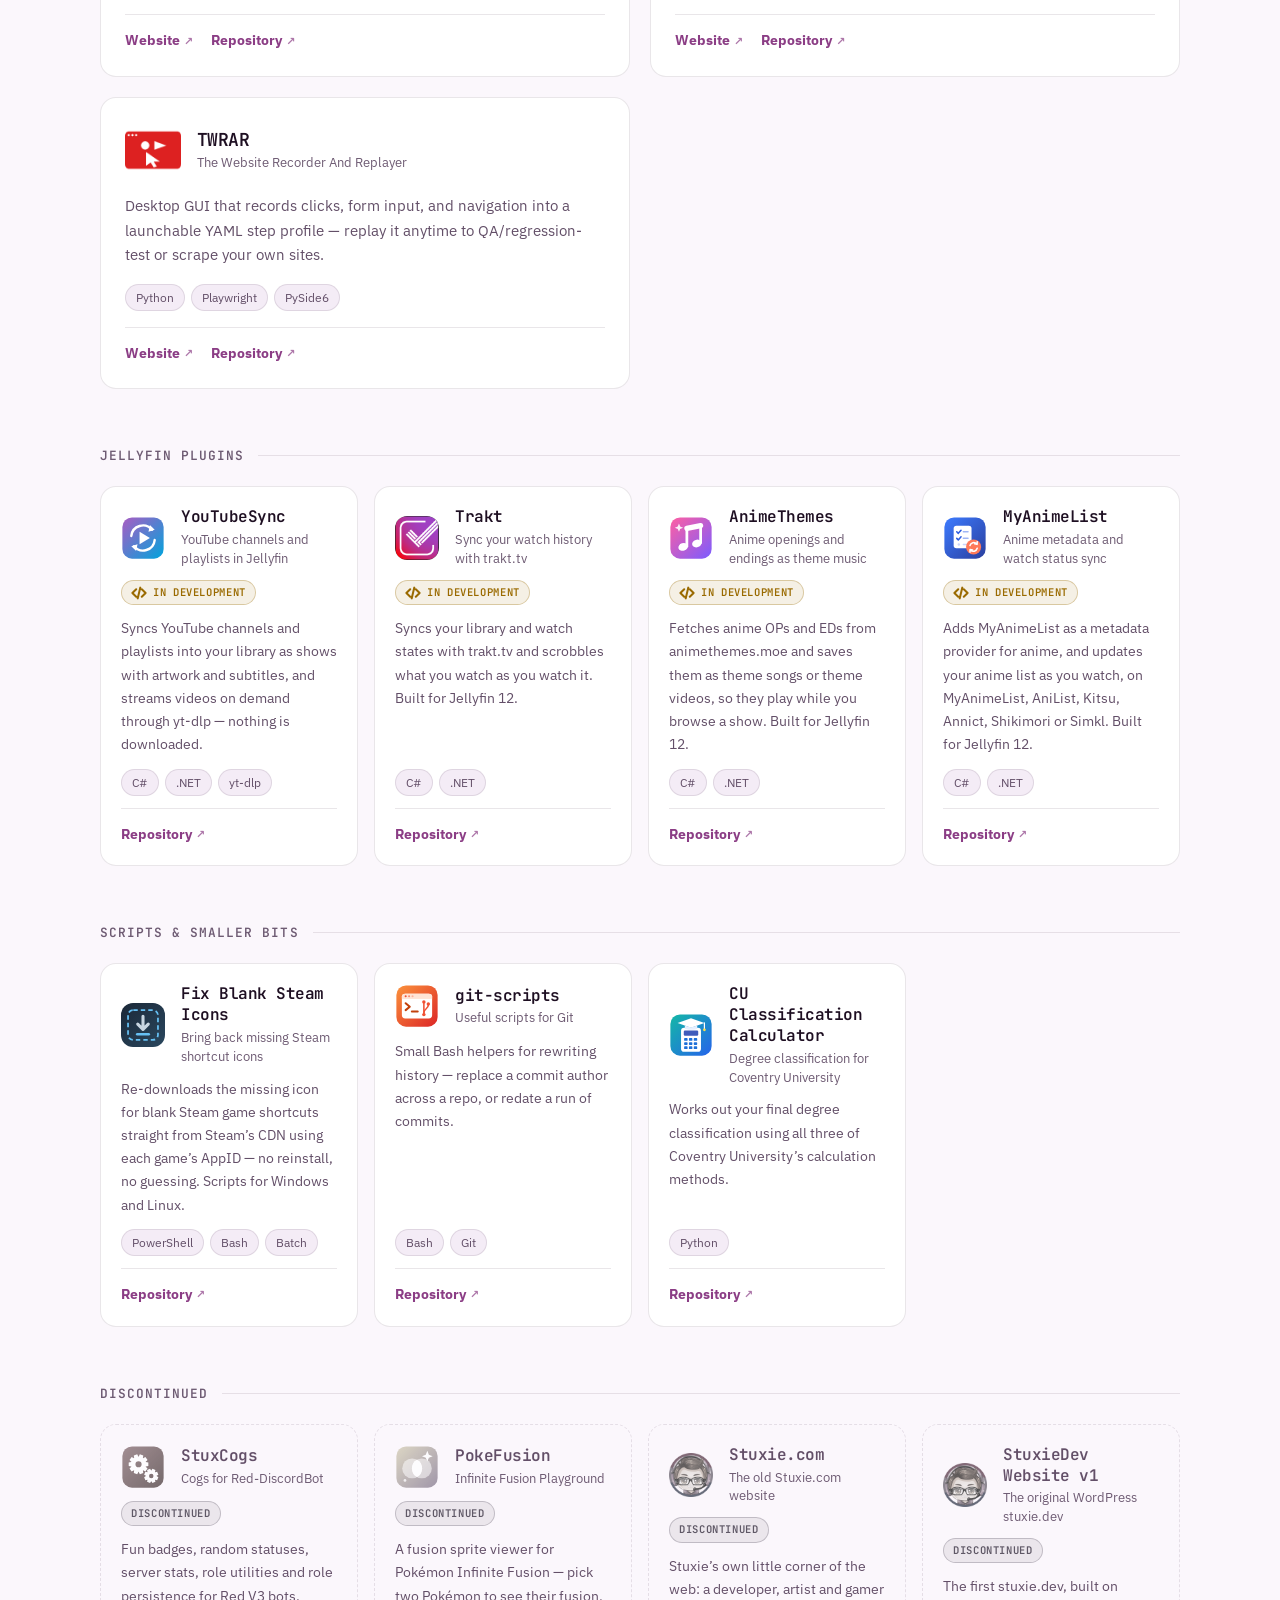
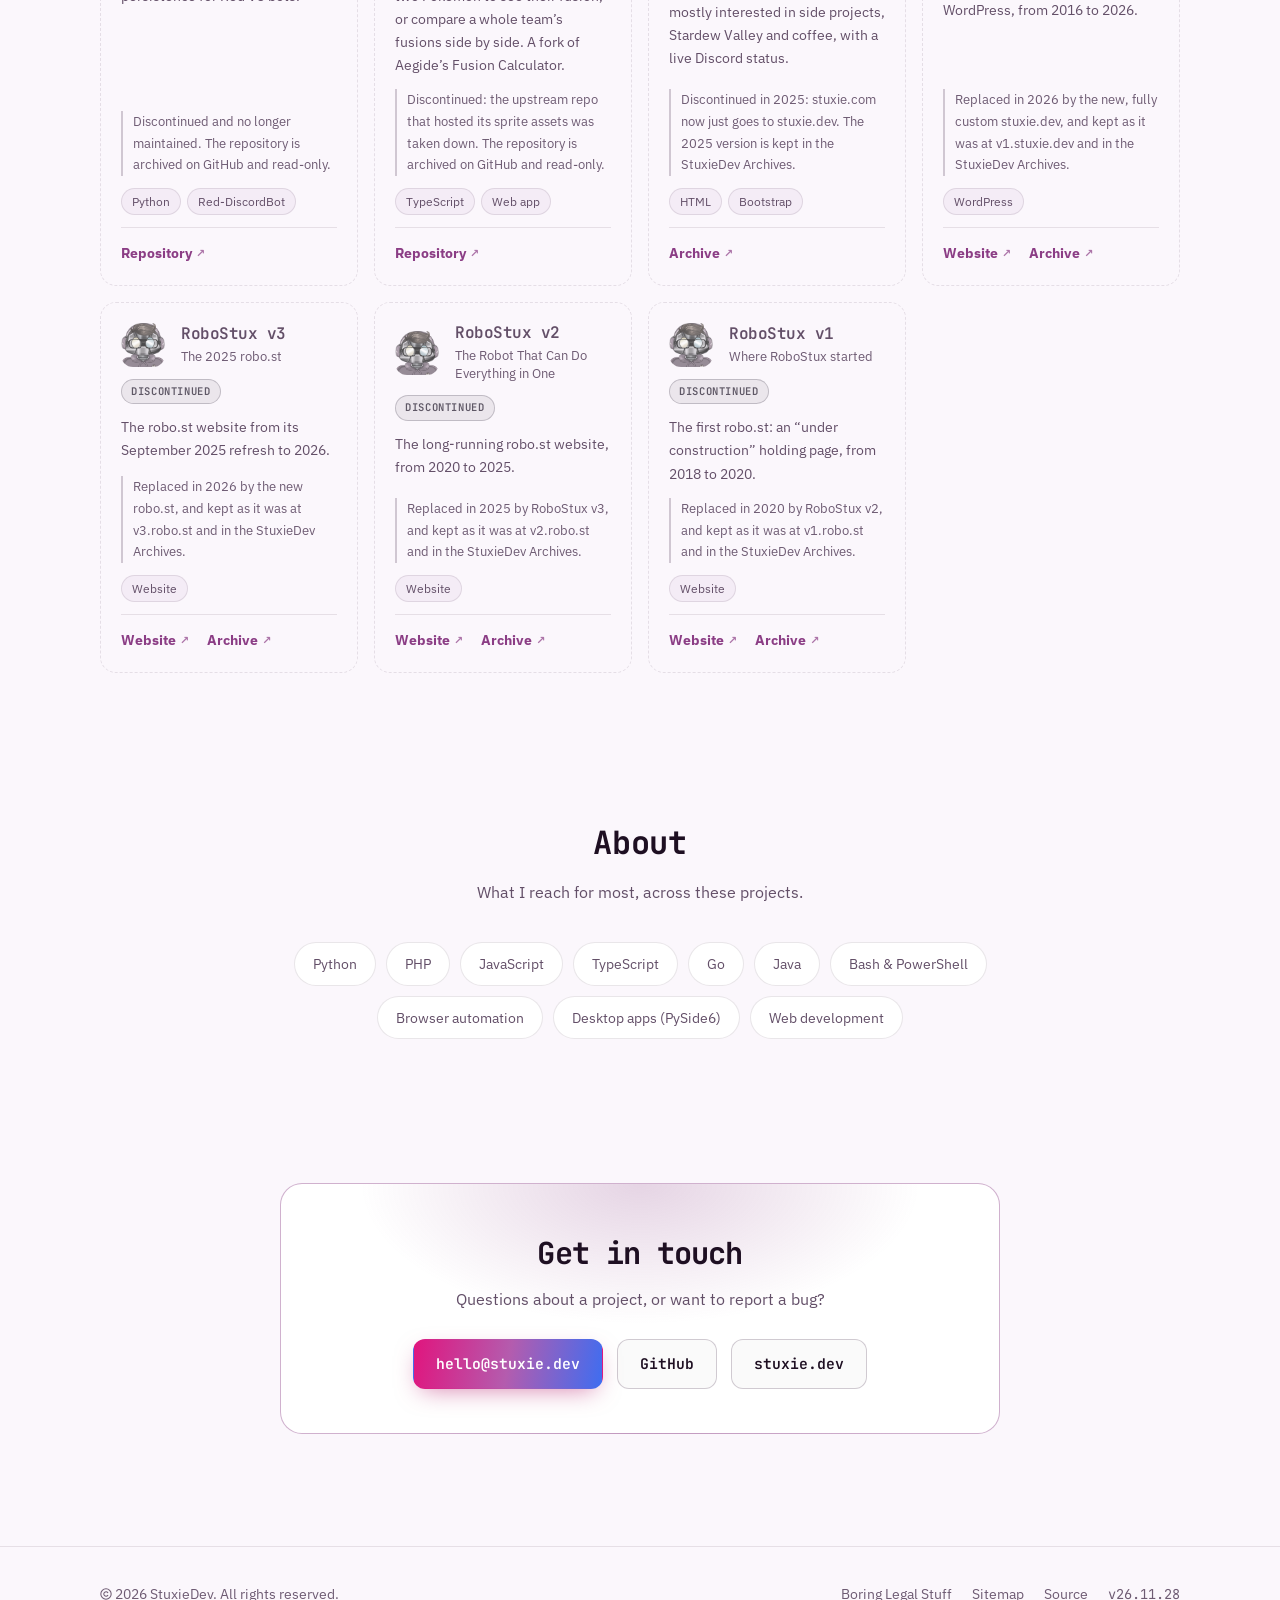
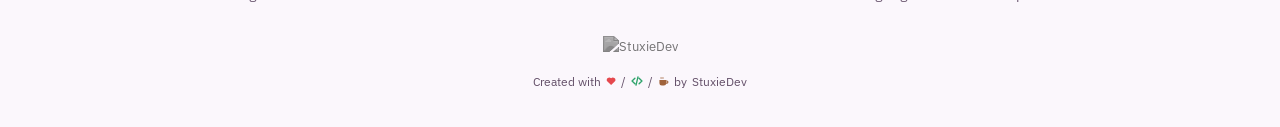
==== commit 11c85fa4: "Release v26.11.28 See CHANGELOG.md for details." ====
--- a/index.html
+++ b/index.html
@@ -580,6 +580,66 @@
             <a href="https://archives.stuxie.dev/2026/stuxiedev-v1" target="_blank" rel="noopener">Archive</a>
           </div>
         </article>
+
+        <article data-state="discontinued" class="project-card discontinued">
+          <div class="project-top">
+            <img class="project-icon" src="/assets/img/projects/robostux-icon.png" width="44" height="44" alt="RoboStux v3 icon" loading="lazy">
+            <div>
+              <h3>RoboStux v3</h3>
+              <div class="project-tagline">The 2025 robo.st</div>
+            </div>
+          </div>
+          <span class="badge-status discontinued"><i class="badge-ico" aria-hidden="true"></i>Discontinued</span>
+          <p class="desc">The robo.st website from its September 2025 refresh to 2026.</p>
+          <p class="discontinued-note">Replaced in 2026 by the new robo.st, and kept as it was at v3.robo.st and in the StuxieDev Archives.</p>
+          <div class="stack">
+            <span class="pill">Website</span>
+          </div>
+          <div class="project-links">
+            <a href="https://v3.robo.st" target="_blank" rel="noopener">Website</a>
+            <a href="https://archives.stuxie.dev/2026/robostux-v3" target="_blank" rel="noopener">Archive</a>
+          </div>
+        </article>
+
+        <article data-state="discontinued" class="project-card discontinued">
+          <div class="project-top">
+            <img class="project-icon" src="/assets/img/projects/robostux-icon.png" width="44" height="44" alt="RoboStux v2 icon" loading="lazy">
+            <div>
+              <h3>RoboStux v2</h3>
+              <div class="project-tagline">The Robot That Can Do Everything in One</div>
+            </div>
+          </div>
+          <span class="badge-status discontinued"><i class="badge-ico" aria-hidden="true"></i>Discontinued</span>
+          <p class="desc">The long-running robo.st website, from 2020 to 2025.</p>
+          <p class="discontinued-note">Replaced in 2025 by RoboStux v3, and kept as it was at v2.robo.st and in the StuxieDev Archives.</p>
+          <div class="stack">
+            <span class="pill">Website</span>
+          </div>
+          <div class="project-links">
+            <a href="https://v2.robo.st" target="_blank" rel="noopener">Website</a>
+            <a href="https://archives.stuxie.dev/2020/robostux-v2" target="_blank" rel="noopener">Archive</a>
+          </div>
+        </article>
+
+        <article data-state="discontinued" class="project-card discontinued">
+          <div class="project-top">
+            <img class="project-icon" src="/assets/img/projects/robostux-icon.png" width="44" height="44" alt="RoboStux v1 icon" loading="lazy">
+            <div>
+              <h3>RoboStux v1</h3>
+              <div class="project-tagline">Where RoboStux started</div>
+            </div>
+          </div>
+          <span class="badge-status discontinued"><i class="badge-ico" aria-hidden="true"></i>Discontinued</span>
+          <p class="desc">The first robo.st: an &ldquo;under construction&rdquo; holding page, from 2018 to 2020.</p>
+          <p class="discontinued-note">Replaced in 2020 by RoboStux v2, and kept as it was at v1.robo.st and in the StuxieDev Archives.</p>
+          <div class="stack">
+            <span class="pill">Website</span>
+          </div>
+          <div class="project-links">
+            <a href="https://v1.robo.st" target="_blank" rel="noopener">Website</a>
+            <a href="https://archives.stuxie.dev/2018/robostux-v1" target="_blank" rel="noopener">Archive</a>
+          </div>
+        </article>
       </div>
     </div>
   </section>
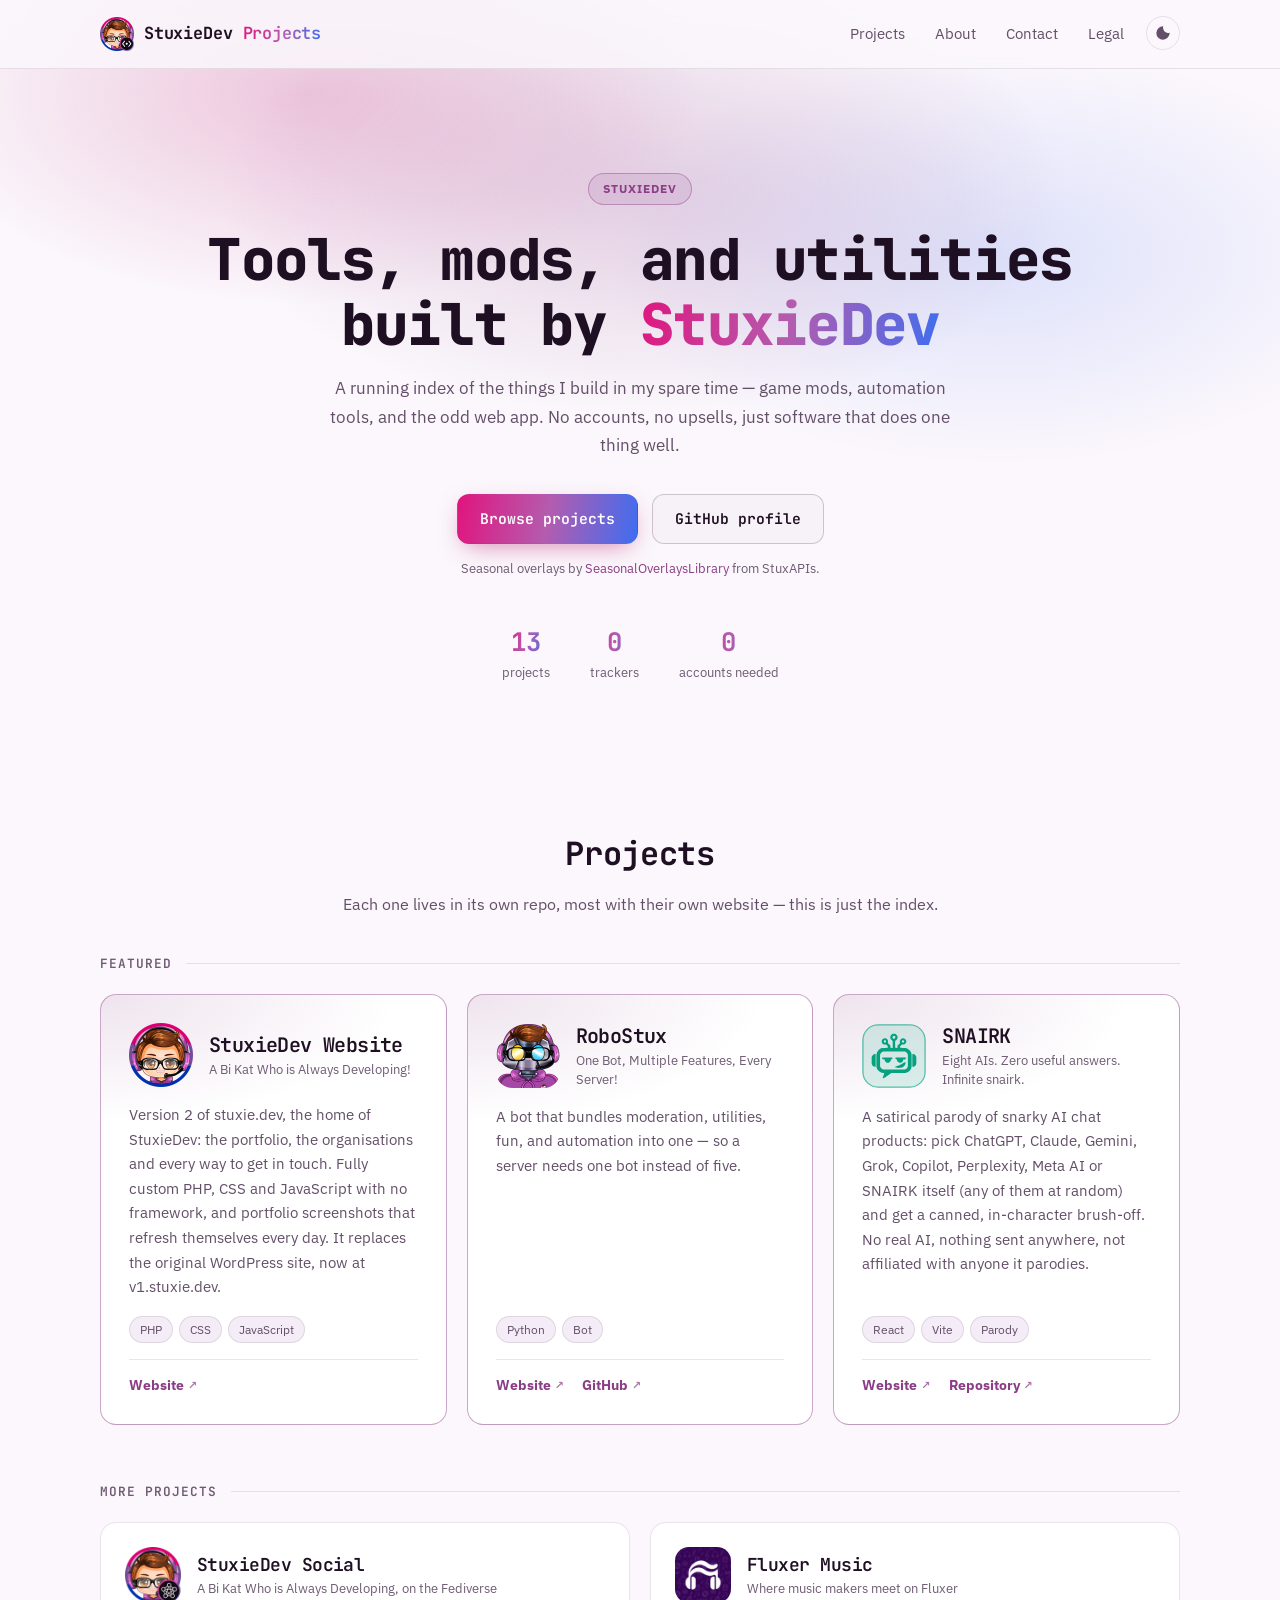
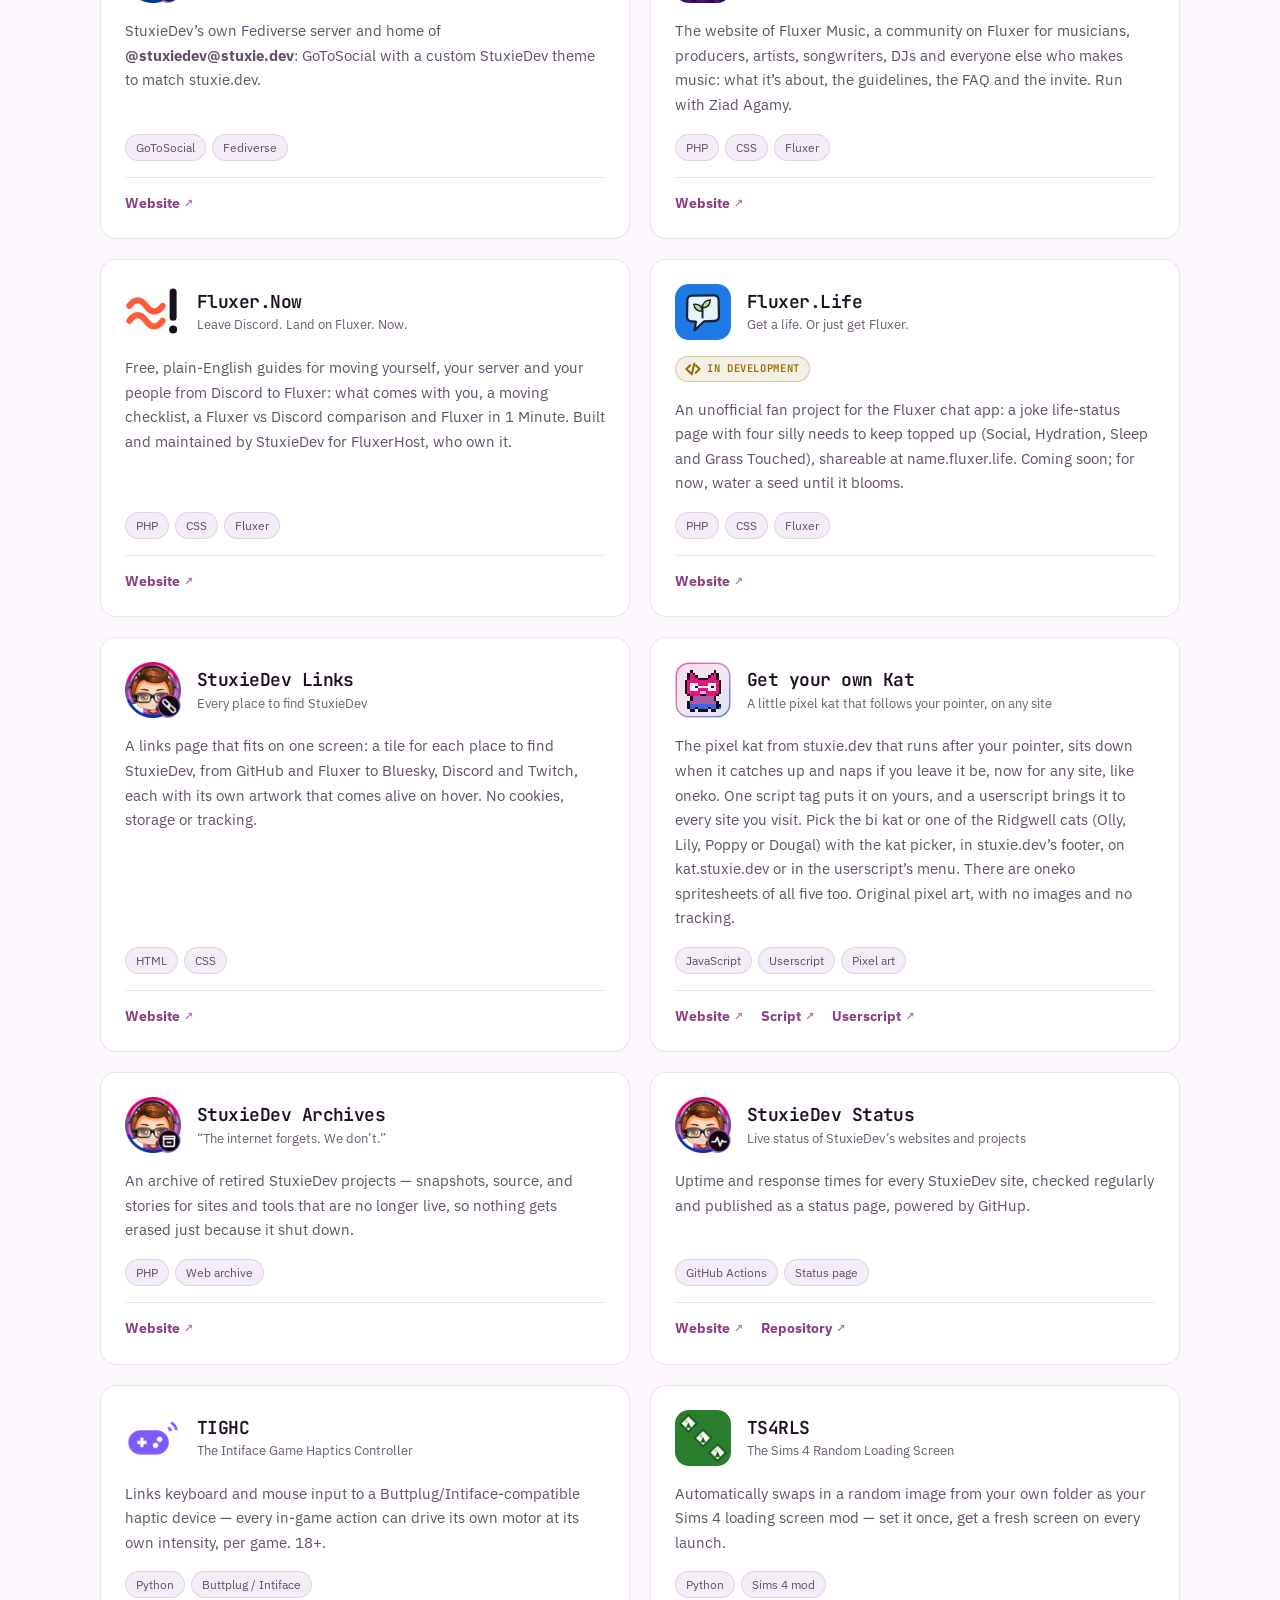
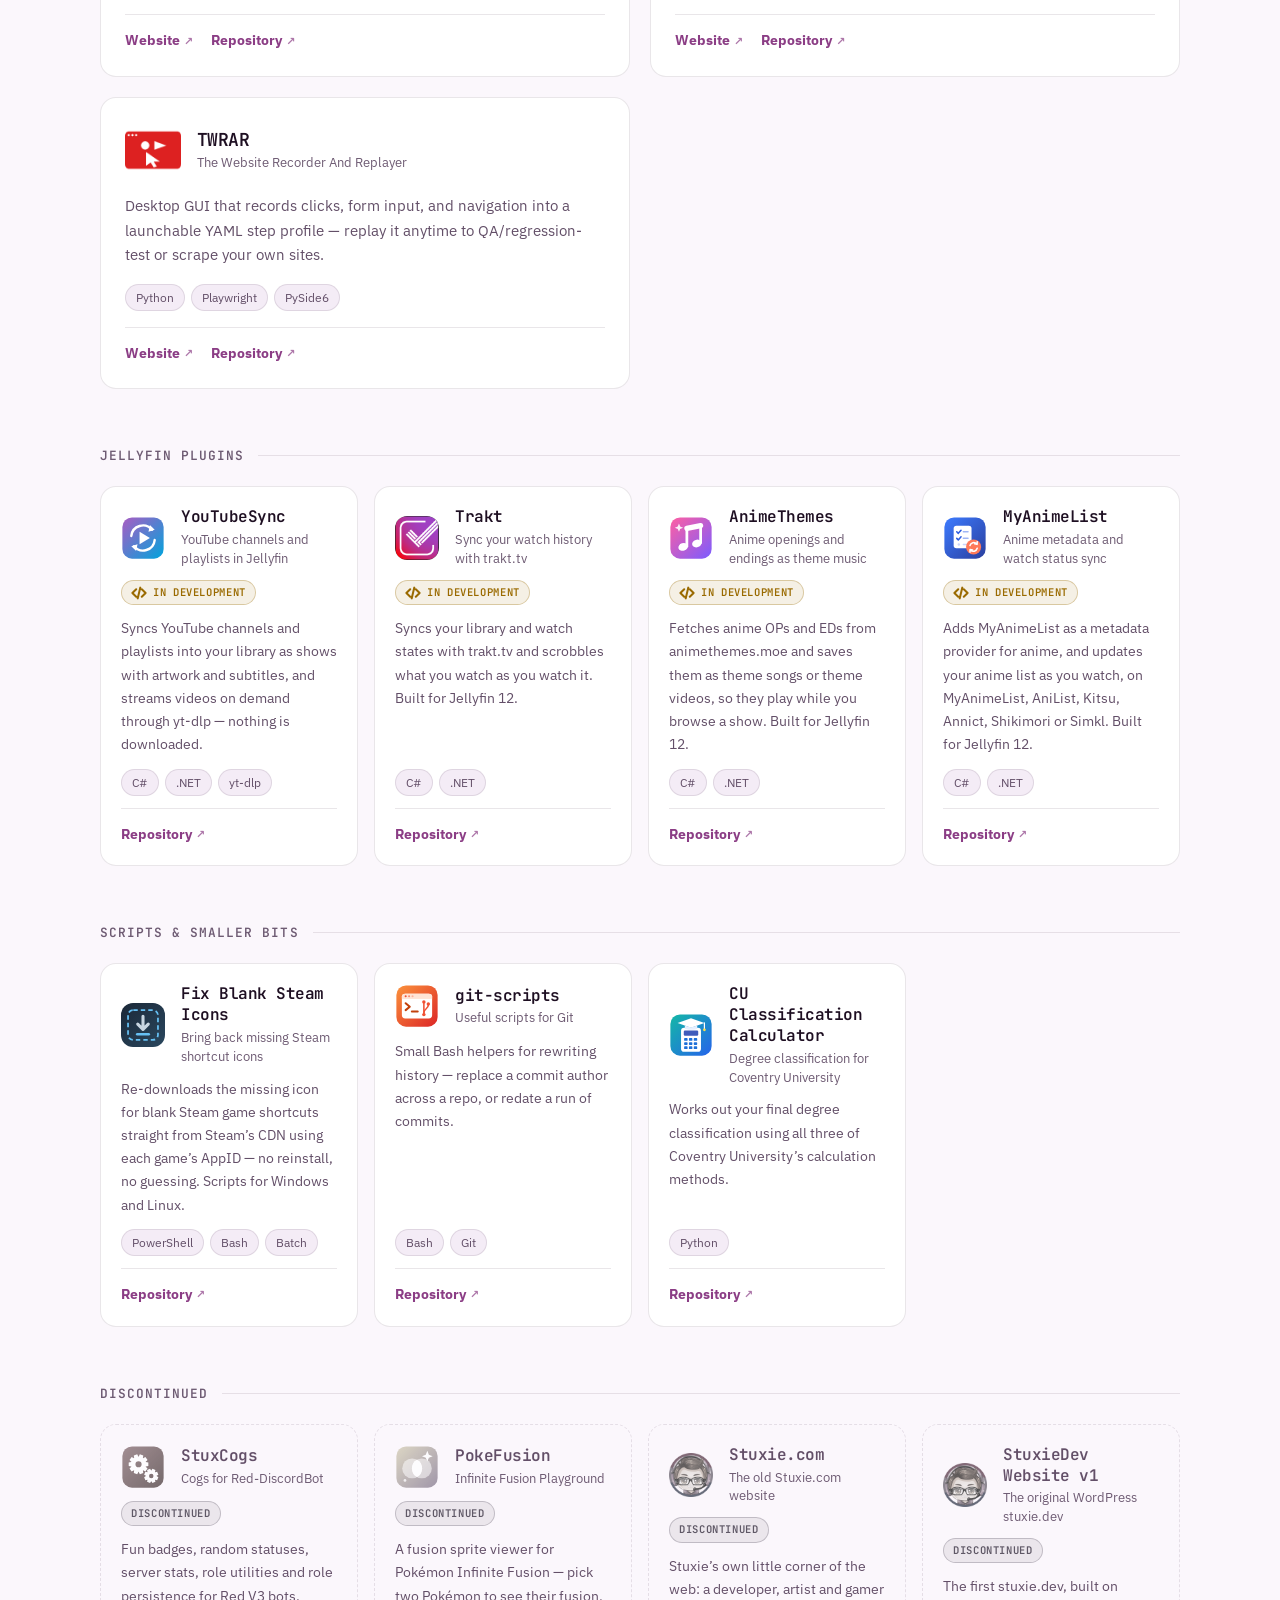
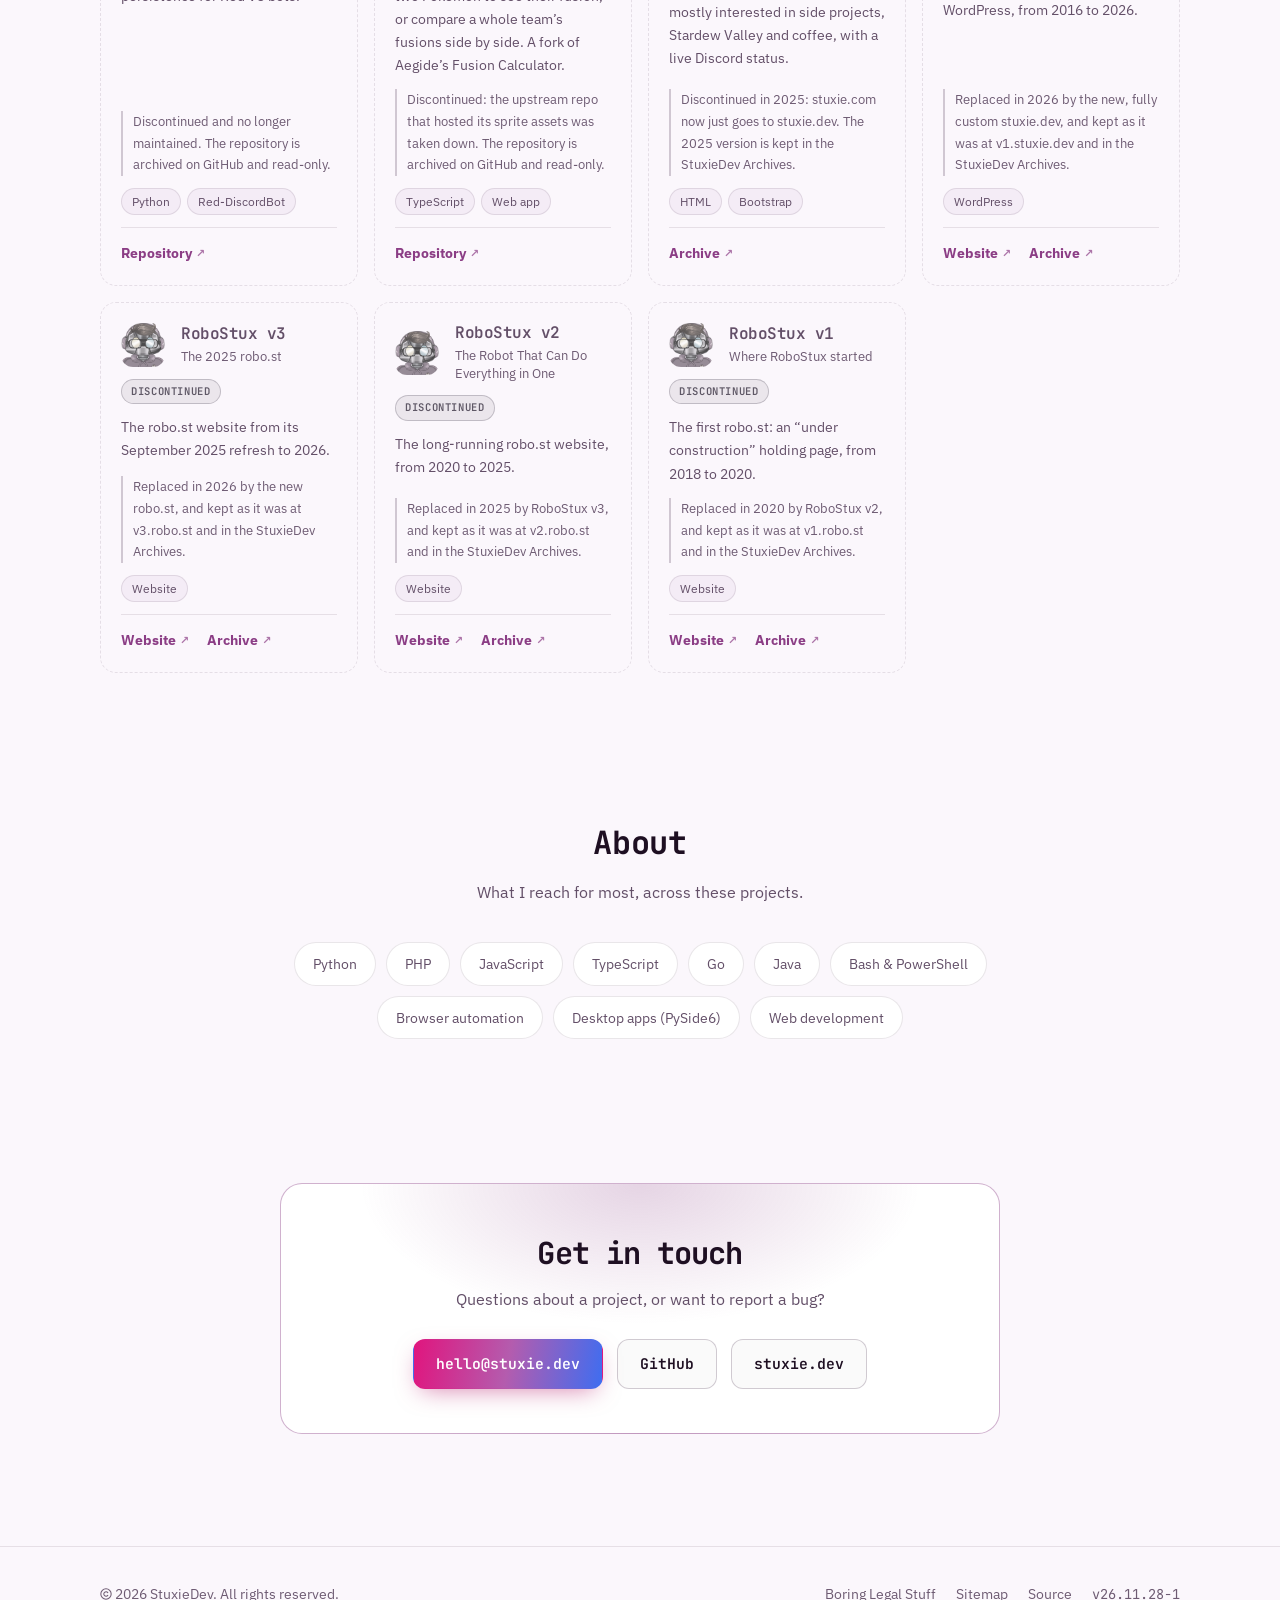
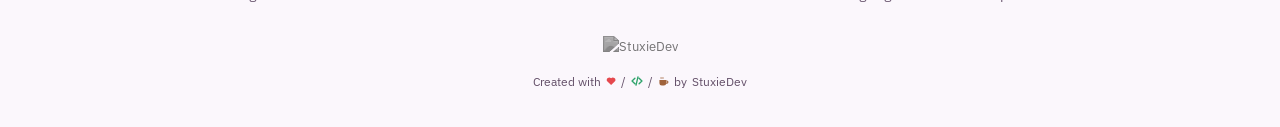
==== commit 4db1fef7: "Release v26.11.28-1 See CHANGELOG.md for details." ====
--- a/index.html
+++ b/index.html
@@ -13,10 +13,10 @@
   <!-- Discord: a custom link preview. -->
   <script id="discord:component-embed" type="application/json">{"component":{"type":17,"accent_color":10178454,"components":[{"type":9,"components":[{"type":10,"content":"# [StuxieDev Projects](https://projects.stuxie.dev/)\n**Tools, mods, and utilities by StuxieDev.**\n17 projects: game mods, automation tools, Jellyfin plugins and the odd web app. No accounts, no upsells."}],"accessory":{"type":11,"media":{"url":"https://projects.stuxie.dev/assets/img/icon-512.png"}}},{"type":14},{"type":10,"content":"### Featured\nStuxieDev Website · RoboStux · SNAIRK"},{"type":1,"components":[{"type":2,"style":5,"label":"Browse projects","url":"https://projects.stuxie.dev/#projects"},{"type":2,"style":5,"label":"GitHub","url":"https://github.com/StuxieDev"},{"type":2,"style":5,"label":"Website","url":"https://stuxie.dev"}]}]}}</script>
   <script>(function(){try{var t=localStorage.getItem("stuxiedev-projects-theme");if(t==="light"||t==="dark")document.documentElement.setAttribute("data-theme",t);}catch(e){}})();</script>
-  <link rel="stylesheet" href="/assets/css/style.css?v=26.11.26-4">
-  <link rel="stylesheet" href="/assets/css/site-banner.css?v=26.11.26-4">
-  <link rel="stylesheet" href="/assets/css/brand-footer.css?v=26.11.26-4">
-  <script src="/assets/js/dev-mode.js?v=26.11.26-4"></script>
+  <link rel="stylesheet" href="/assets/css/style.css?v=26.11.28-1">
+  <link rel="stylesheet" href="/assets/css/site-banner.css?v=26.11.28-1">
+  <link rel="stylesheet" href="/assets/css/brand-footer.css?v=26.11.28-1">
+  <script src="/assets/js/dev-mode.js?v=26.11.28-1"></script>
   <script src="https://seasonaloverlayslibrary.stuxapis.net/seasonal-overlays-library.js" defer></script>
   <script src="https://kat.stuxie.dev/kat.js" defer></script>
 </head>
@@ -696,7 +696,7 @@
     </div>
   </footer>
 
-  <script src="/assets/js/main.js?v=26.11.26-4"></script>
-  <script src="/assets/js/site-banner.js?v=26.11.26-4"></script>
+  <script src="/assets/js/main.js?v=26.11.28-1"></script>
+  <script src="/assets/js/site-banner.js?v=26.11.28-1"></script>
 </body>
 </html>
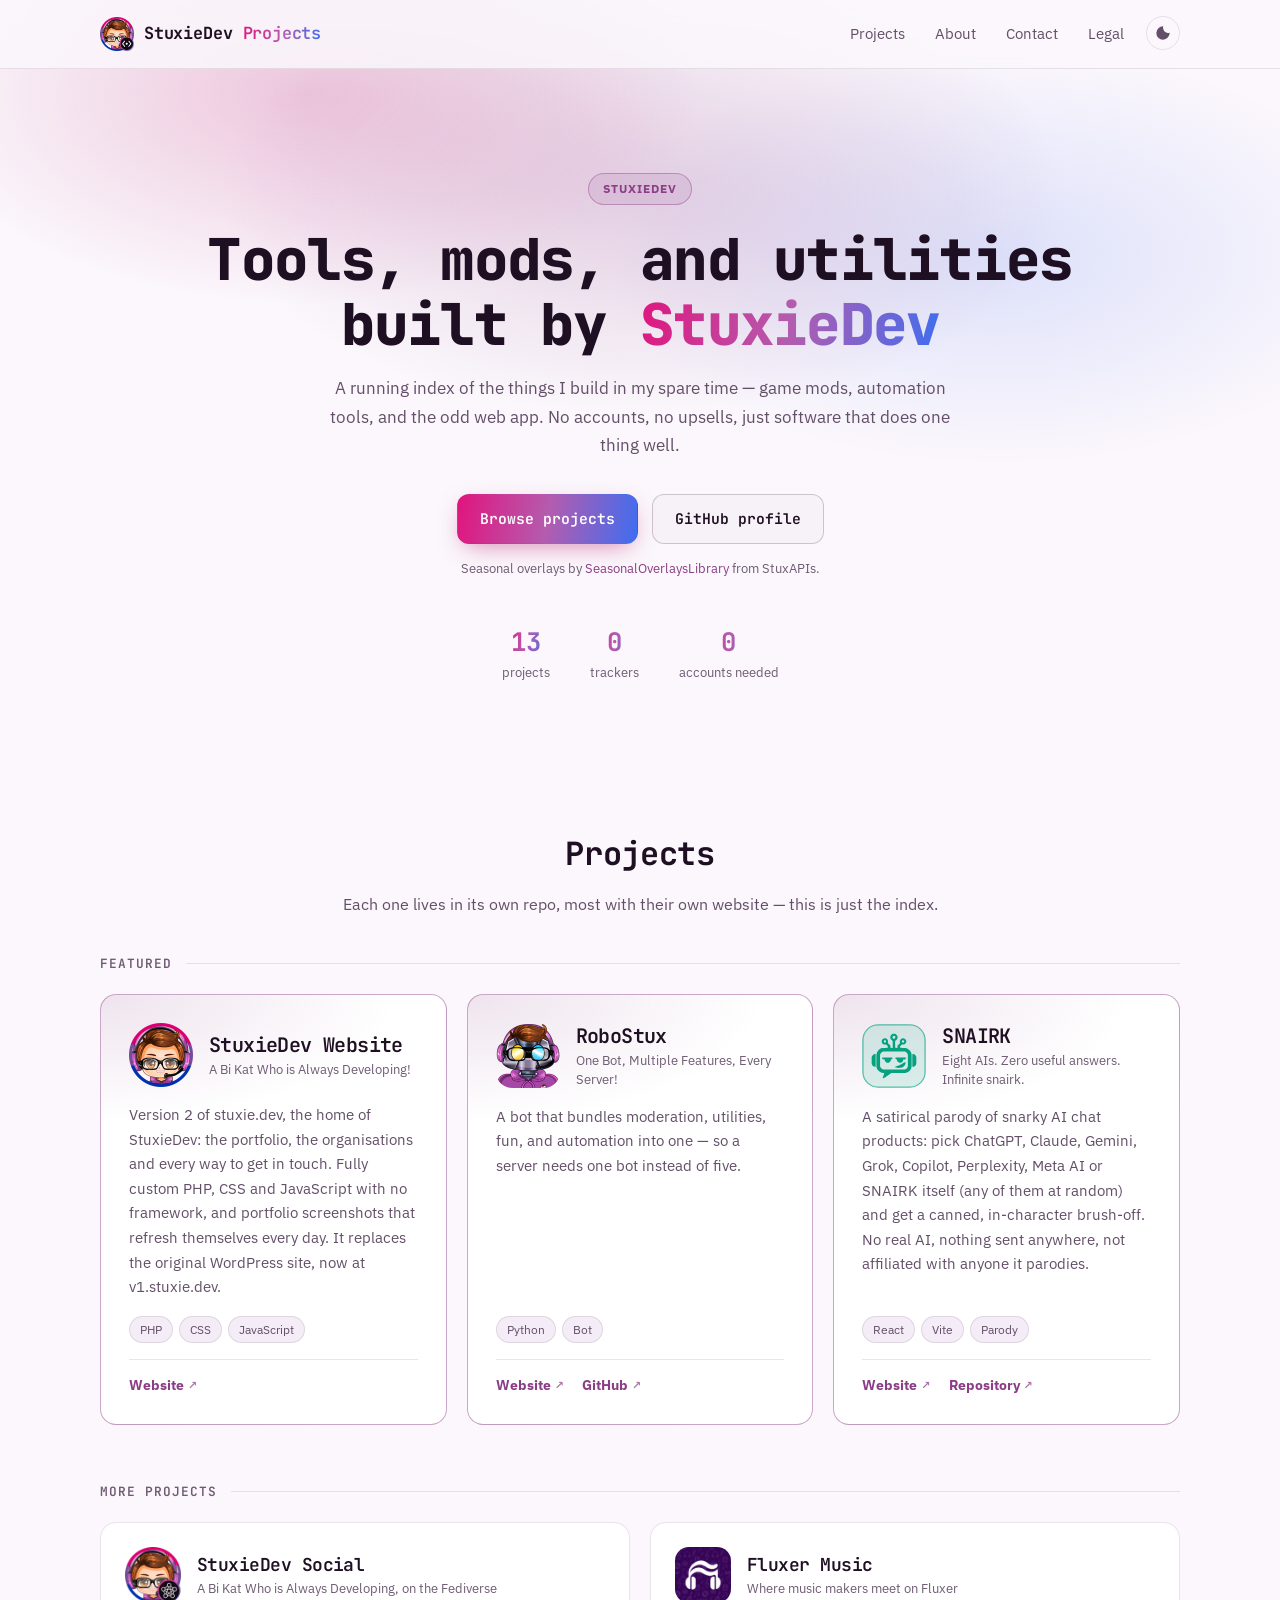
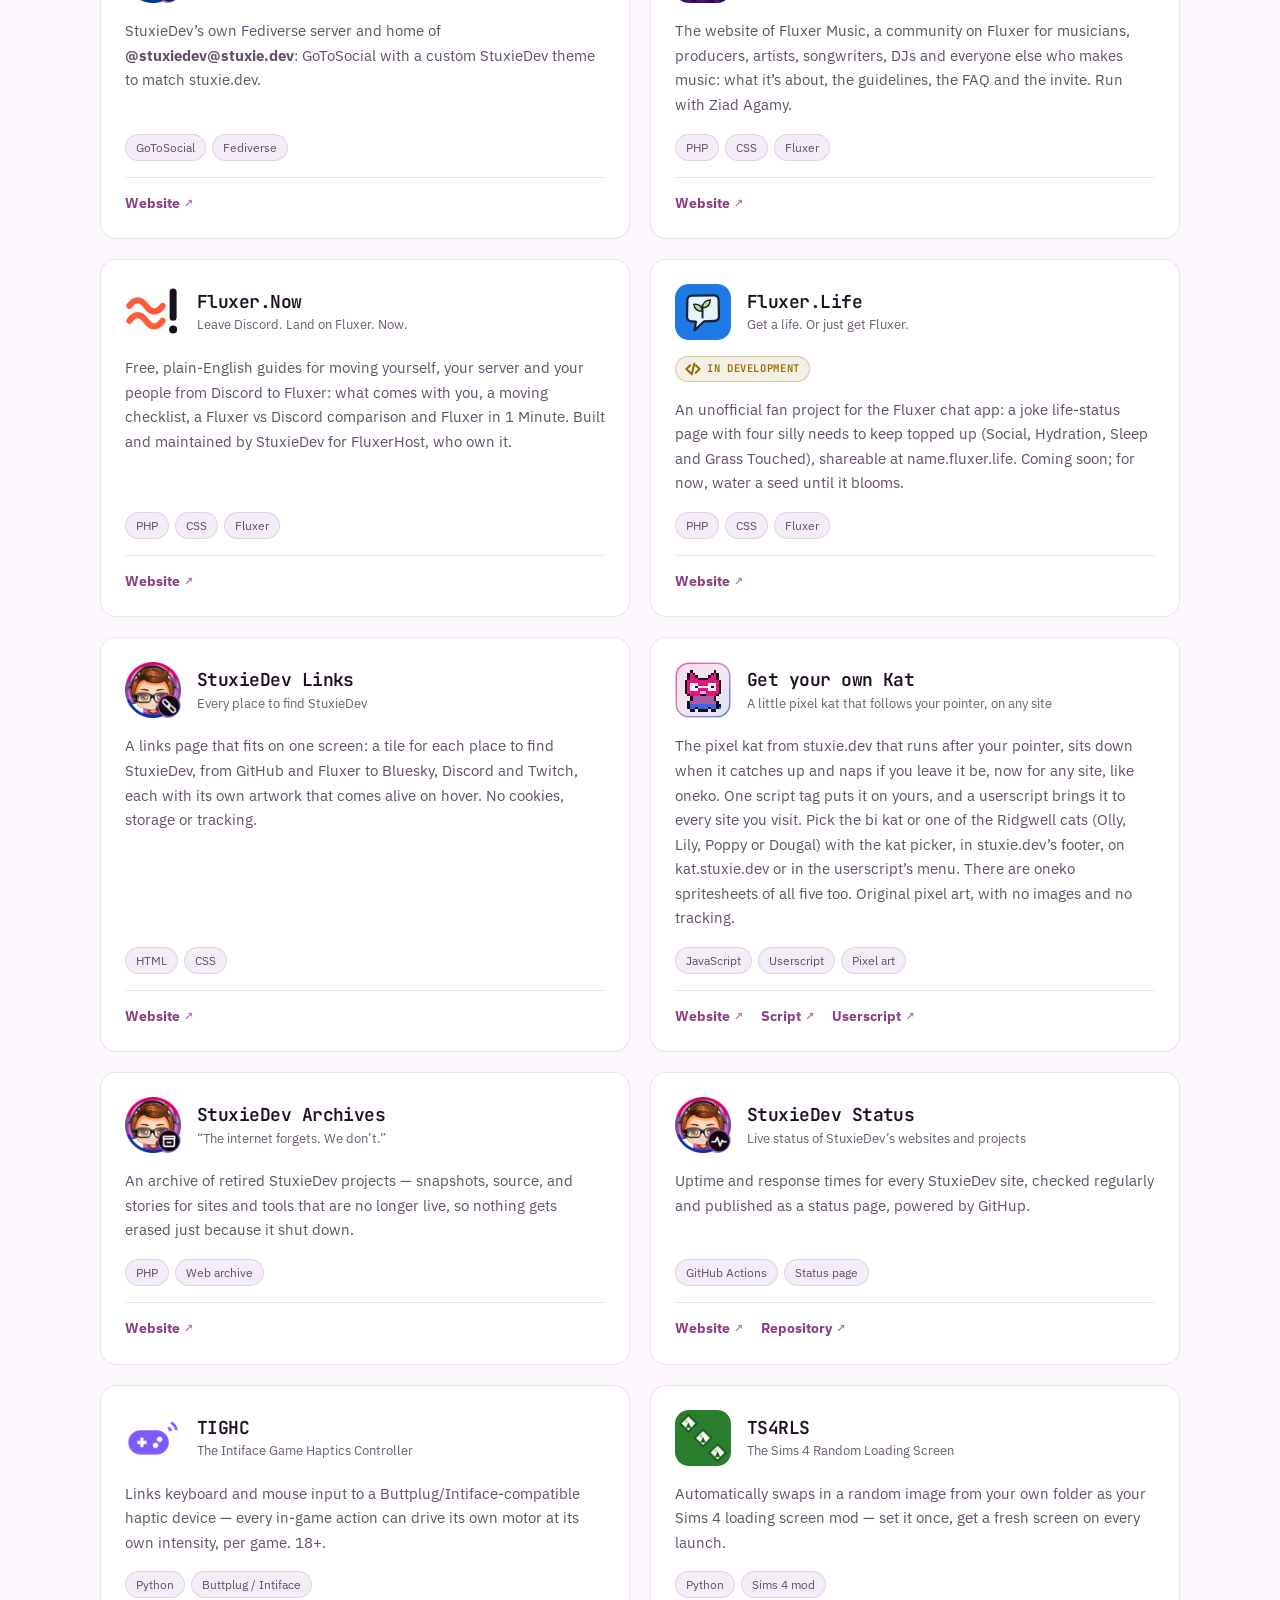
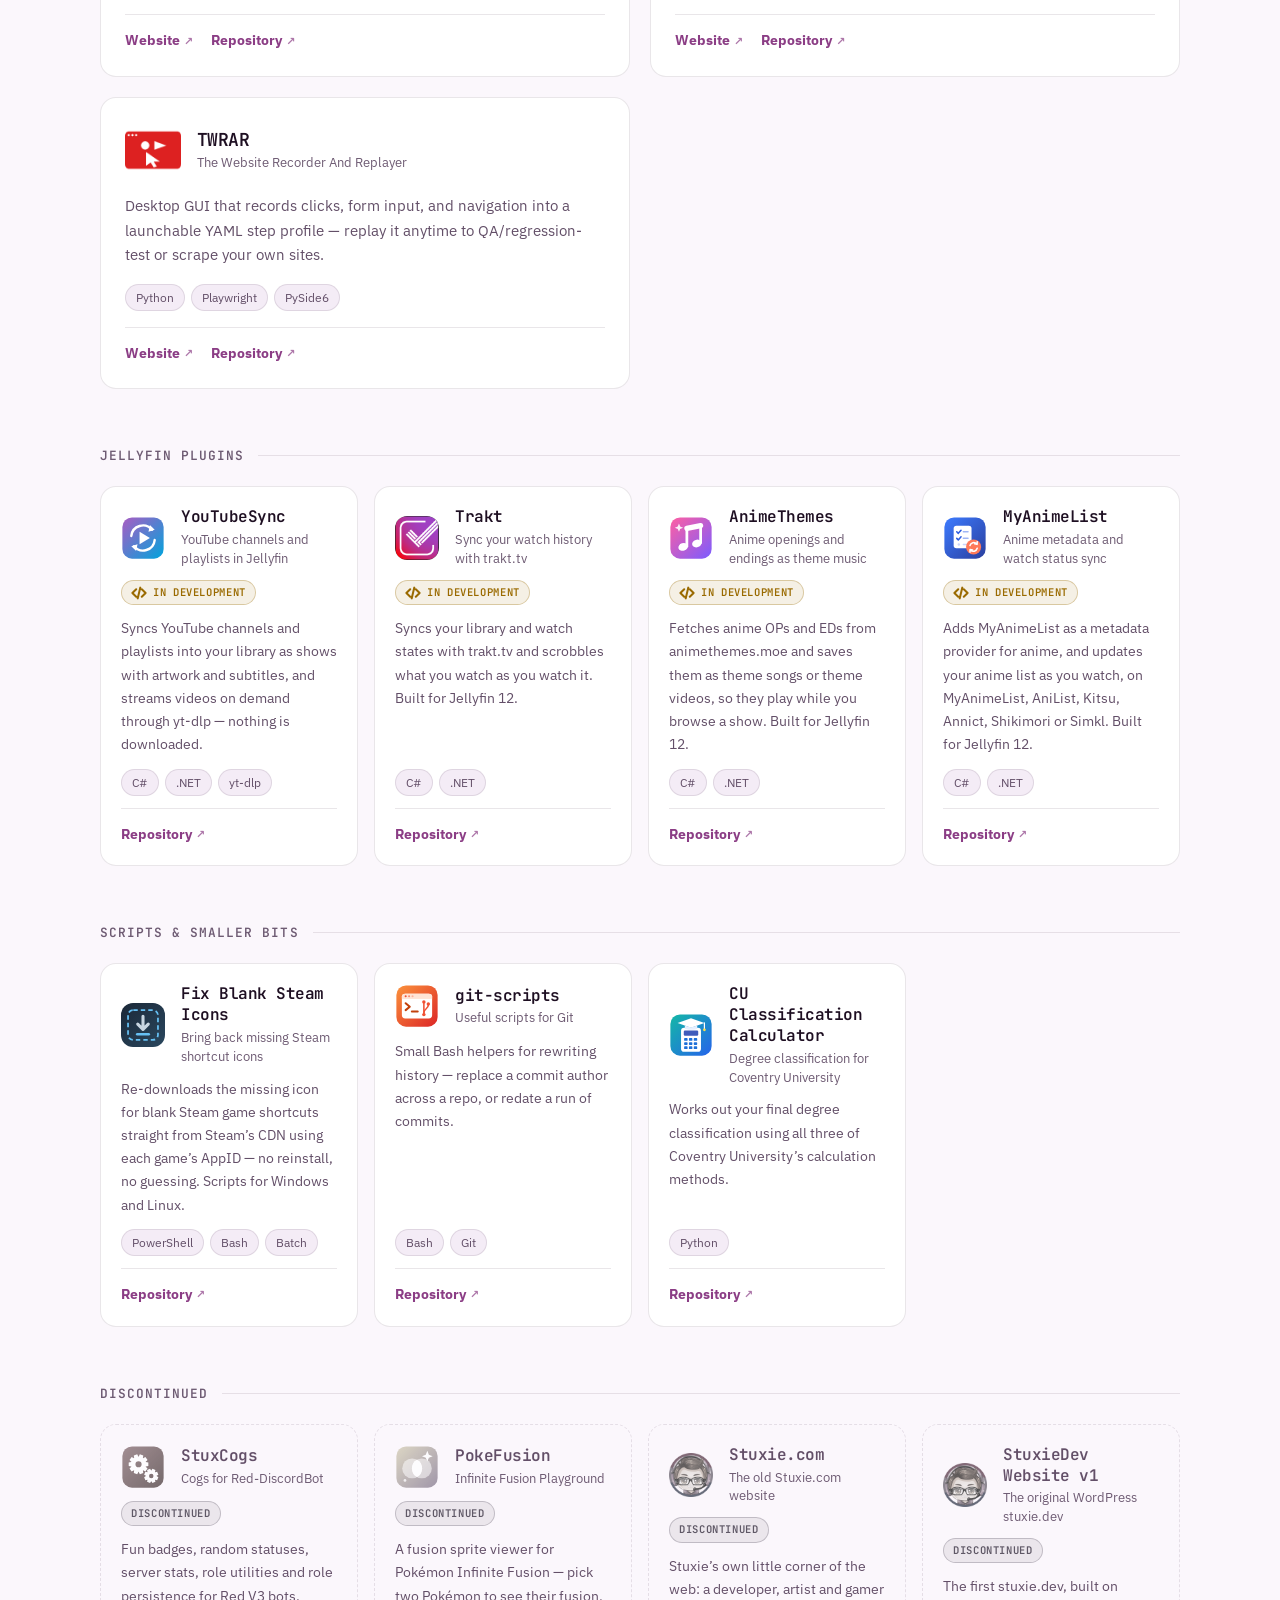
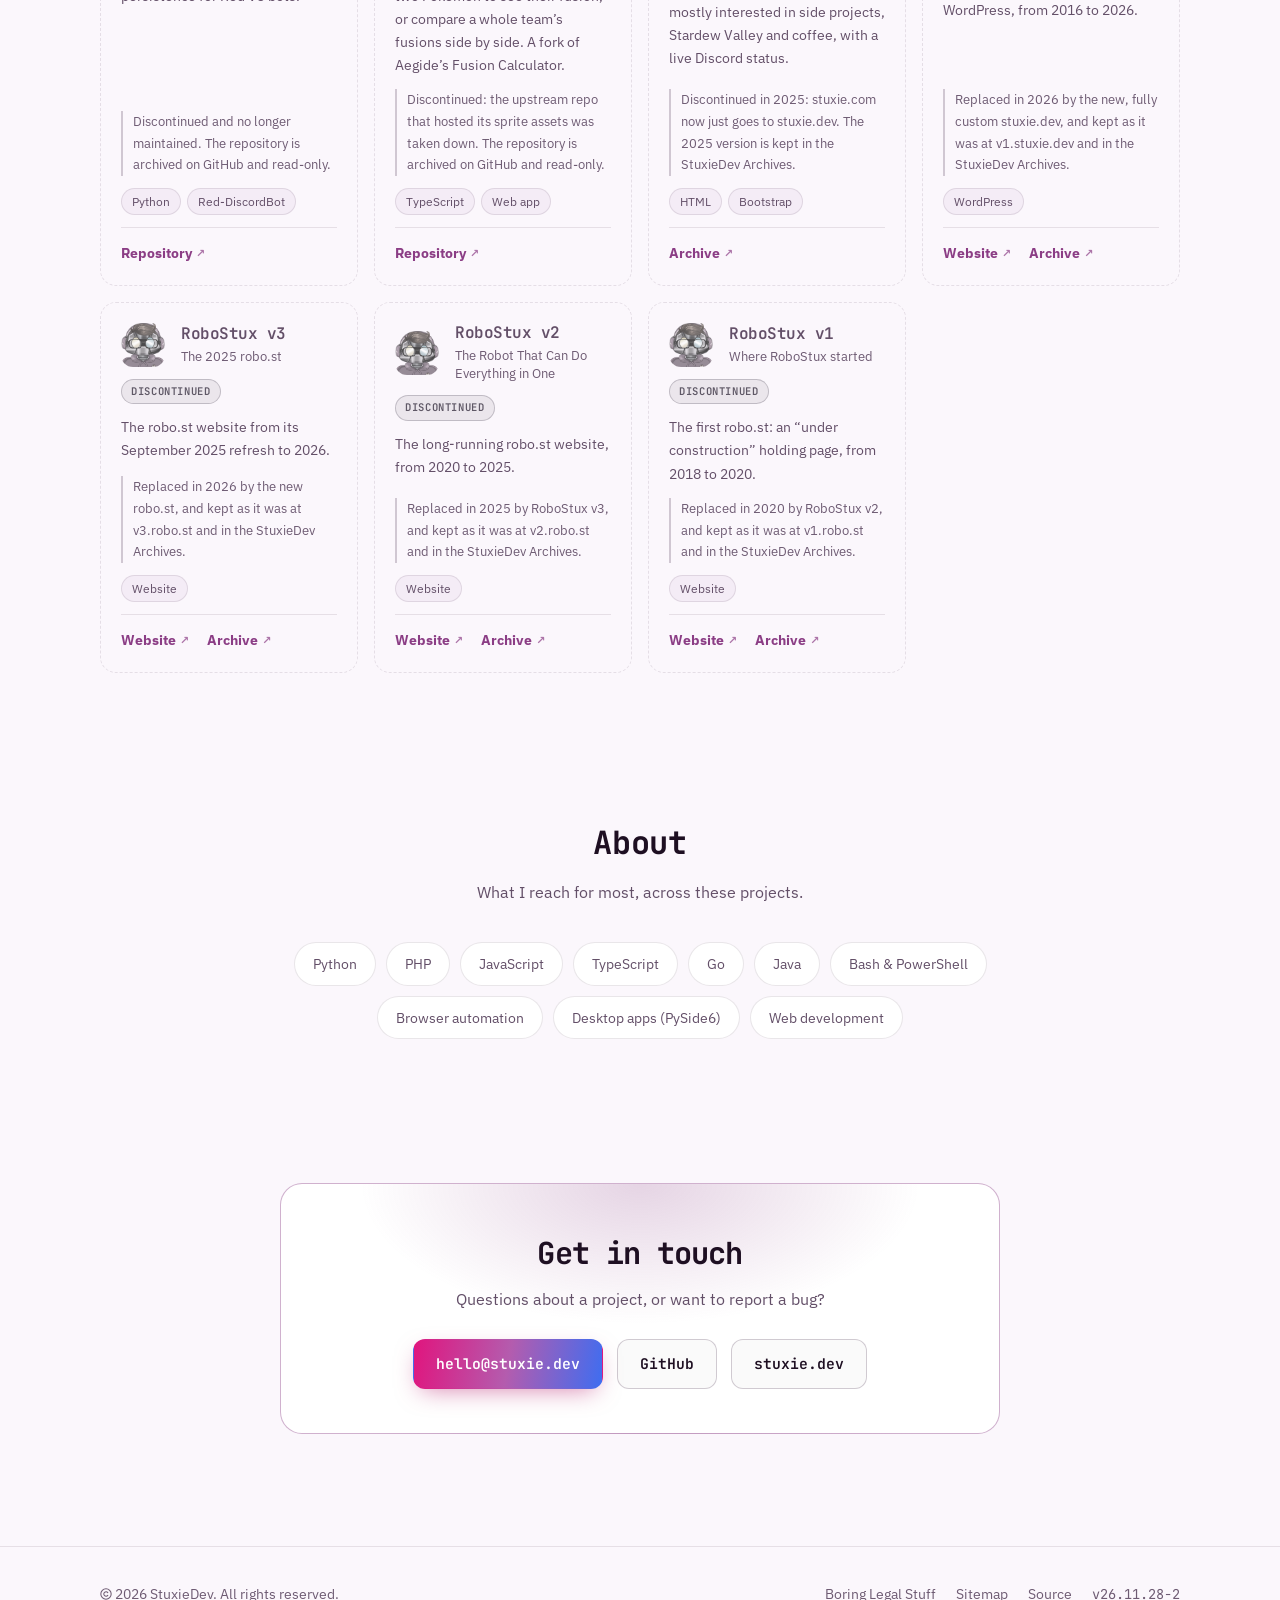
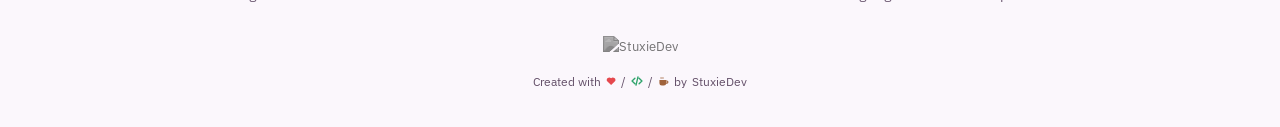
==== commit 862f9a60: "Release v26.11.28-2 See CHANGELOG.md for details." ====
--- a/index.html
+++ b/index.html
@@ -13,10 +13,10 @@
   <!-- Discord: a custom link preview. -->
   <script id="discord:component-embed" type="application/json">{"component":{"type":17,"accent_color":10178454,"components":[{"type":9,"components":[{"type":10,"content":"# [StuxieDev Projects](https://projects.stuxie.dev/)\n**Tools, mods, and utilities by StuxieDev.**\n17 projects: game mods, automation tools, Jellyfin plugins and the odd web app. No accounts, no upsells."}],"accessory":{"type":11,"media":{"url":"https://projects.stuxie.dev/assets/img/icon-512.png"}}},{"type":14},{"type":10,"content":"### Featured\nStuxieDev Website · RoboStux · SNAIRK"},{"type":1,"components":[{"type":2,"style":5,"label":"Browse projects","url":"https://projects.stuxie.dev/#projects"},{"type":2,"style":5,"label":"GitHub","url":"https://github.com/StuxieDev"},{"type":2,"style":5,"label":"Website","url":"https://stuxie.dev"}]}]}}</script>
   <script>(function(){try{var t=localStorage.getItem("stuxiedev-projects-theme");if(t==="light"||t==="dark")document.documentElement.setAttribute("data-theme",t);}catch(e){}})();</script>
-  <link rel="stylesheet" href="/assets/css/style.css?v=26.11.28-1">
-  <link rel="stylesheet" href="/assets/css/site-banner.css?v=26.11.28-1">
-  <link rel="stylesheet" href="/assets/css/brand-footer.css?v=26.11.28-1">
-  <script src="/assets/js/dev-mode.js?v=26.11.28-1"></script>
+  <link rel="stylesheet" href="/assets/css/style.css?v=26.11.28-2">
+  <link rel="stylesheet" href="/assets/css/site-banner.css?v=26.11.28-2">
+  <link rel="stylesheet" href="/assets/css/brand-footer.css?v=26.11.28-2">
+  <script src="/assets/js/dev-mode.js?v=26.11.28-2"></script>
   <script src="https://seasonaloverlayslibrary.stuxapis.net/seasonal-overlays-library.js" defer></script>
   <script src="https://kat.stuxie.dev/kat.js" defer></script>
 </head>
@@ -617,7 +617,7 @@
           </div>
           <div class="project-links">
             <a href="https://v2.robo.st" target="_blank" rel="noopener">Website</a>
-            <a href="https://archives.stuxie.dev/2020/robostux-v2" target="_blank" rel="noopener">Archive</a>
+            <a href="https://archives.stuxie.dev/2025/robostux-v2" target="_blank" rel="noopener">Archive</a>
           </div>
         </article>
 
@@ -637,7 +637,7 @@
           </div>
           <div class="project-links">
             <a href="https://v1.robo.st" target="_blank" rel="noopener">Website</a>
-            <a href="https://archives.stuxie.dev/2018/robostux-v1" target="_blank" rel="noopener">Archive</a>
+            <a href="https://archives.stuxie.dev/2020/robostux-v1" target="_blank" rel="noopener">Archive</a>
           </div>
         </article>
       </div>
@@ -696,7 +696,7 @@
     </div>
   </footer>
 
-  <script src="/assets/js/main.js?v=26.11.28-1"></script>
-  <script src="/assets/js/site-banner.js?v=26.11.28-1"></script>
+  <script src="/assets/js/main.js?v=26.11.28-2"></script>
+  <script src="/assets/js/site-banner.js?v=26.11.28-2"></script>
 </body>
 </html>
